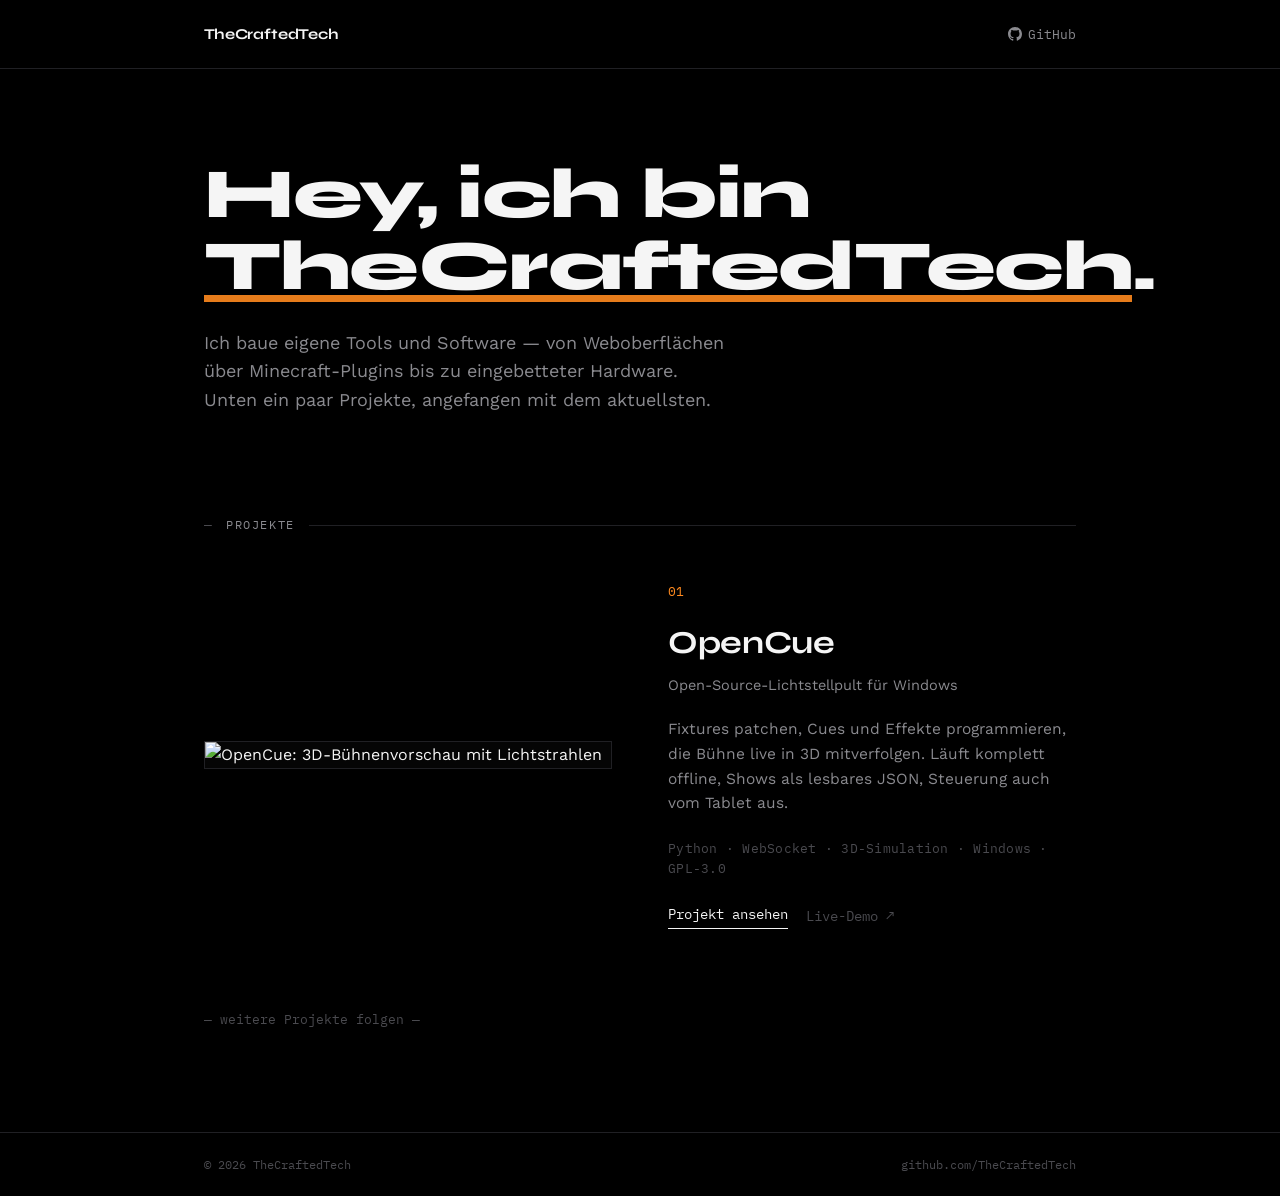
==== index.html @ 0b7c24cd "Add initial index.html for profile page This is the initial commit of the index.html file containing" ====
<!doctype html>
<html lang="de">
<head>
<meta charset="utf-8">
<meta name="viewport" content="width=device-width, initial-scale=1">
<title>TheCraftedTech</title>
<meta name="description" content="Profilseite von TheCraftedTech — Projekte, angefangen mit OpenCue.">
<link rel="icon" href="https://thecraftedtech.github.io/opencue/favicon.ico">
<link rel="preconnect" href="https://fonts.googleapis.com">
<link rel="preconnect" href="https://fonts.gstatic.com" crossorigin>
<link href="https://fonts.googleapis.com/css2?family=Syne:wght@500;600;700;800&family=Work+Sans:wght@400;500&family=IBM+Plex+Mono:wght@400;500&display=swap" rel="stylesheet">
<style>
  :root {
    color-scheme: dark;
    --bg: #000000;
    --fg: #f5f5f5;
    --fg-dim: #8a8a8f;
    --fg-faint: #4a4a4f;
    --line: #202024;
    --accent: #ff8a1f;
    --font-display: 'Syne', sans-serif;
    --font-body: 'Work Sans', sans-serif;
    --font-mono: 'IBM Plex Mono', monospace;
  }

  * { box-sizing: border-box; }
  html, body { margin: 0; padding: 0; }

  body {
    background: var(--bg);
    color: var(--fg);
    font-family: var(--font-body);
    font-size: 16px;
    line-height: 1.6;
    -webkit-font-smoothing: antialiased;
  }

  img { max-width: 100%; display: block; }
  a { color: inherit; }

  .wrap {
    max-width: 920px;
    margin: 0 auto;
    padding: 0 24px;
  }

  /* ---------- header ---------- */

  header {
    border-bottom: 1px solid var(--line);
  }
  .header-inner {
    display: flex;
    align-items: center;
    justify-content: space-between;
    padding-block: 22px;
  }
  .wordmark {
    font-family: var(--font-display);
    font-weight: 700;
    font-size: 15px;
    letter-spacing: -0.01em;
    text-decoration: none;
  }
  .gh {
    display: inline-flex;
    align-items: center;
    gap: 6px;
    font-family: var(--font-mono);
    font-size: 12.5px;
    color: var(--fg-dim);
    text-decoration: none;
  }
  .gh:hover { color: var(--fg); }
  .gh svg { width: 14px; height: 14px; fill: currentColor; }

  /* ---------- hero ---------- */

  .hero {
    padding-block: 90px 100px;
  }
  h1 {
    font-family: var(--font-display);
    font-weight: 800;
    font-size: clamp(2.6rem, 7vw, 4.4rem);
    line-height: 1.02;
    letter-spacing: -0.02em;
    margin: 0 0 26px;
    text-wrap: balance;
  }
  h1 .hl {
    position: relative;
    white-space: nowrap;
  }
  h1 .hl::after {
    content: "";
    position: absolute;
    left: 0;
    right: 0;
    bottom: 0.08em;
    height: 0.1em;
    background: var(--accent);
    z-index: -1;
    opacity: 0.9;
  }
  .lede {
    font-size: 18px;
    color: var(--fg-dim);
    max-width: 48ch;
    margin: 0;
  }

  /* ---------- section label ---------- */

  .section-label {
    display: flex;
    align-items: center;
    gap: 14px;
    padding-bottom: 36px;
  }
  .section-label span:first-child,
  .section-label span:last-child {
    font-family: var(--font-mono);
    font-size: 13px;
    color: var(--fg-faint);
  }
  .section-label .label-text {
    font-family: var(--font-mono);
    font-size: 11.5px;
    letter-spacing: 0.14em;
    text-transform: uppercase;
    color: var(--fg-dim);
  }
  .section-label .line {
    flex: 1;
    height: 1px;
    background: var(--line);
  }

  /* ---------- project entry ---------- */

  .entry {
    display: grid;
    grid-template-columns: 1fr 1fr;
    gap: 56px;
    align-items: center;
    padding-block: 10px 64px;
  }
  @media (max-width: 760px) {
    .entry { grid-template-columns: 1fr; gap: 28px; }
  }

  .entry-media {
    border: 1px solid var(--line);
    background: #050505;
  }
  .entry-media img {
    width: 100%;
    height: auto;
  }

  .entry-index {
    font-family: var(--font-mono);
    font-size: 13px;
    color: var(--accent);
    margin: 0 0 14px;
  }

  .entry h2 {
    font-family: var(--font-display);
    font-weight: 700;
    font-size: 2rem;
    letter-spacing: -0.01em;
    margin: 0 0 6px;
  }

  .entry .tagline {
    color: var(--fg-dim);
    font-size: 14.5px;
    margin: 0 0 20px;
  }

  .entry .desc {
    color: var(--fg-dim);
    font-size: 15.5px;
    margin: 0 0 22px;
    max-width: 46ch;
  }

  .entry .stack {
    font-family: var(--font-mono);
    font-size: 12.5px;
    color: var(--fg-faint);
    letter-spacing: 0.02em;
    margin: 0 0 26px;
  }

  .entry .links {
    display: flex;
    align-items: center;
    gap: 18px;
    font-family: var(--font-mono);
    font-size: 13.5px;
  }
  .link-main {
    text-decoration: none;
    border-bottom: 1px solid var(--fg);
    padding-bottom: 2px;
    transition: color .15s ease, border-color .15s ease;
  }
  .link-main:hover { color: var(--accent); border-color: var(--accent); }
  .link-sub {
    text-decoration: none;
    color: var(--fg-faint);
    transition: color .15s ease;
  }
  .link-sub:hover { color: var(--fg-dim); }

  /* ---------- more note ---------- */

  .more {
    font-family: var(--font-mono);
    font-size: 12.5px;
    color: var(--fg-faint);
    padding-block: 4px 90px;
  }

  /* ---------- footer ---------- */

  footer {
    border-top: 1px solid var(--line);
    font-family: var(--font-mono);
    font-size: 12px;
    color: var(--fg-faint);
  }
  footer .wrap {
    padding-block: 22px;
    display: flex;
    justify-content: space-between;
    align-items: center;
    gap: 12px;
    flex-wrap: wrap;
  }
  footer a { text-decoration: none; }
  footer a:hover { color: var(--accent); }

  @media (prefers-reduced-motion: reduce) {
    * { transition: none !important; }
  }
</style>
</head>
<body>

<header>
  <div class="wrap header-inner">
    <a class="wordmark" href="#">TheCraftedTech</a>
    <a class="gh" href="https://github.com/TheCraftedTech" target="_blank" rel="noopener">
      <svg viewBox="0 0 16 16"><path d="M8 0C3.58 0 0 3.58 0 8c0 3.54 2.29 6.53 5.47 7.59.4.07.55-.17.55-.38 0-.19-.01-.82-.01-1.49-2.01.37-2.53-.49-2.69-.94-.09-.23-.48-.94-.82-1.13-.28-.15-.68-.52-.01-.53.63-.01 1.08.58 1.23.82.72 1.21 1.87.87 2.33.66.07-.52.28-.87.51-1.07-1.78-.2-3.64-.89-3.64-3.95 0-.87.31-1.59.82-2.15-.08-.2-.36-1.02.08-2.12 0 0 .67-.21 2.2.82.64-.18 1.32-.27 2-.27.68 0 1.36.09 2 .27 1.53-1.04 2.2-.82 2.2-.82.44 1.1.16 1.92.08 2.12.51.56.82 1.27.82 2.15 0 3.07-1.87 3.75-3.65 3.95.29.25.54.73.54 1.48 0 1.07-.01 1.93-.01 2.2 0 .21.15.46.55.38A8.01 8.01 0 0 0 16 8c0-4.42-3.58-8-8-8Z"/></svg>
      GitHub
    </a>
  </div>
</header>

<div class="wrap">

  <section class="hero">
    <h1>Hey, ich bin<br><span class="hl">TheCraftedTech</span>.</h1>
    <p class="lede">Ich baue eigene Tools und Software — von Weboberflächen über Minecraft-Plugins bis zu eingebetteter Hardware. Unten ein paar Projekte, angefangen mit dem aktuellsten.</p>
  </section>

  <div class="section-label">
    <span>—</span>
    <span class="label-text">Projekte</span>
    <span class="line"></span>
  </div>

  <article class="entry">
    <div class="entry-media">
      <img src="https://thecraftedtech.github.io/opencue/assets/img/og-image.jpg" alt="OpenCue: 3D-Bühnenvorschau mit Lichtstrahlen" loading="lazy">
    </div>
    <div class="entry-copy">
      <p class="entry-index">01</p>
      <h2>OpenCue</h2>
      <p class="tagline">Open-Source-Lichtstellpult für Windows</p>
      <p class="desc">Fixtures patchen, Cues und Effekte programmieren, die Bühne live in 3D mitverfolgen. Läuft komplett offline, Shows als lesbares JSON, Steuerung auch vom Tablet aus.</p>
      <p class="stack">Python · WebSocket · 3D-Simulation · Windows · GPL-3.0</p>
      <div class="links">
        <a class="link-main" href="https://thecraftedtech.github.io/opencue/" target="_blank" rel="noopener">Projekt ansehen</a>
        <a class="link-sub" href="https://thecraftedtech.github.io/opencue/@demo/" target="_blank" rel="noopener">Live-Demo ↗</a>
      </div>
    </div>
  </article>

  <p class="more">— weitere Projekte folgen —</p>

</div>

<footer>
  <div class="wrap">
    <span>© 2026 TheCraftedTech</span>
    <a href="https://github.com/TheCraftedTech" target="_blank" rel="noopener">github.com/TheCraftedTech</a>
  </div>
</footer>

</body>
</html>
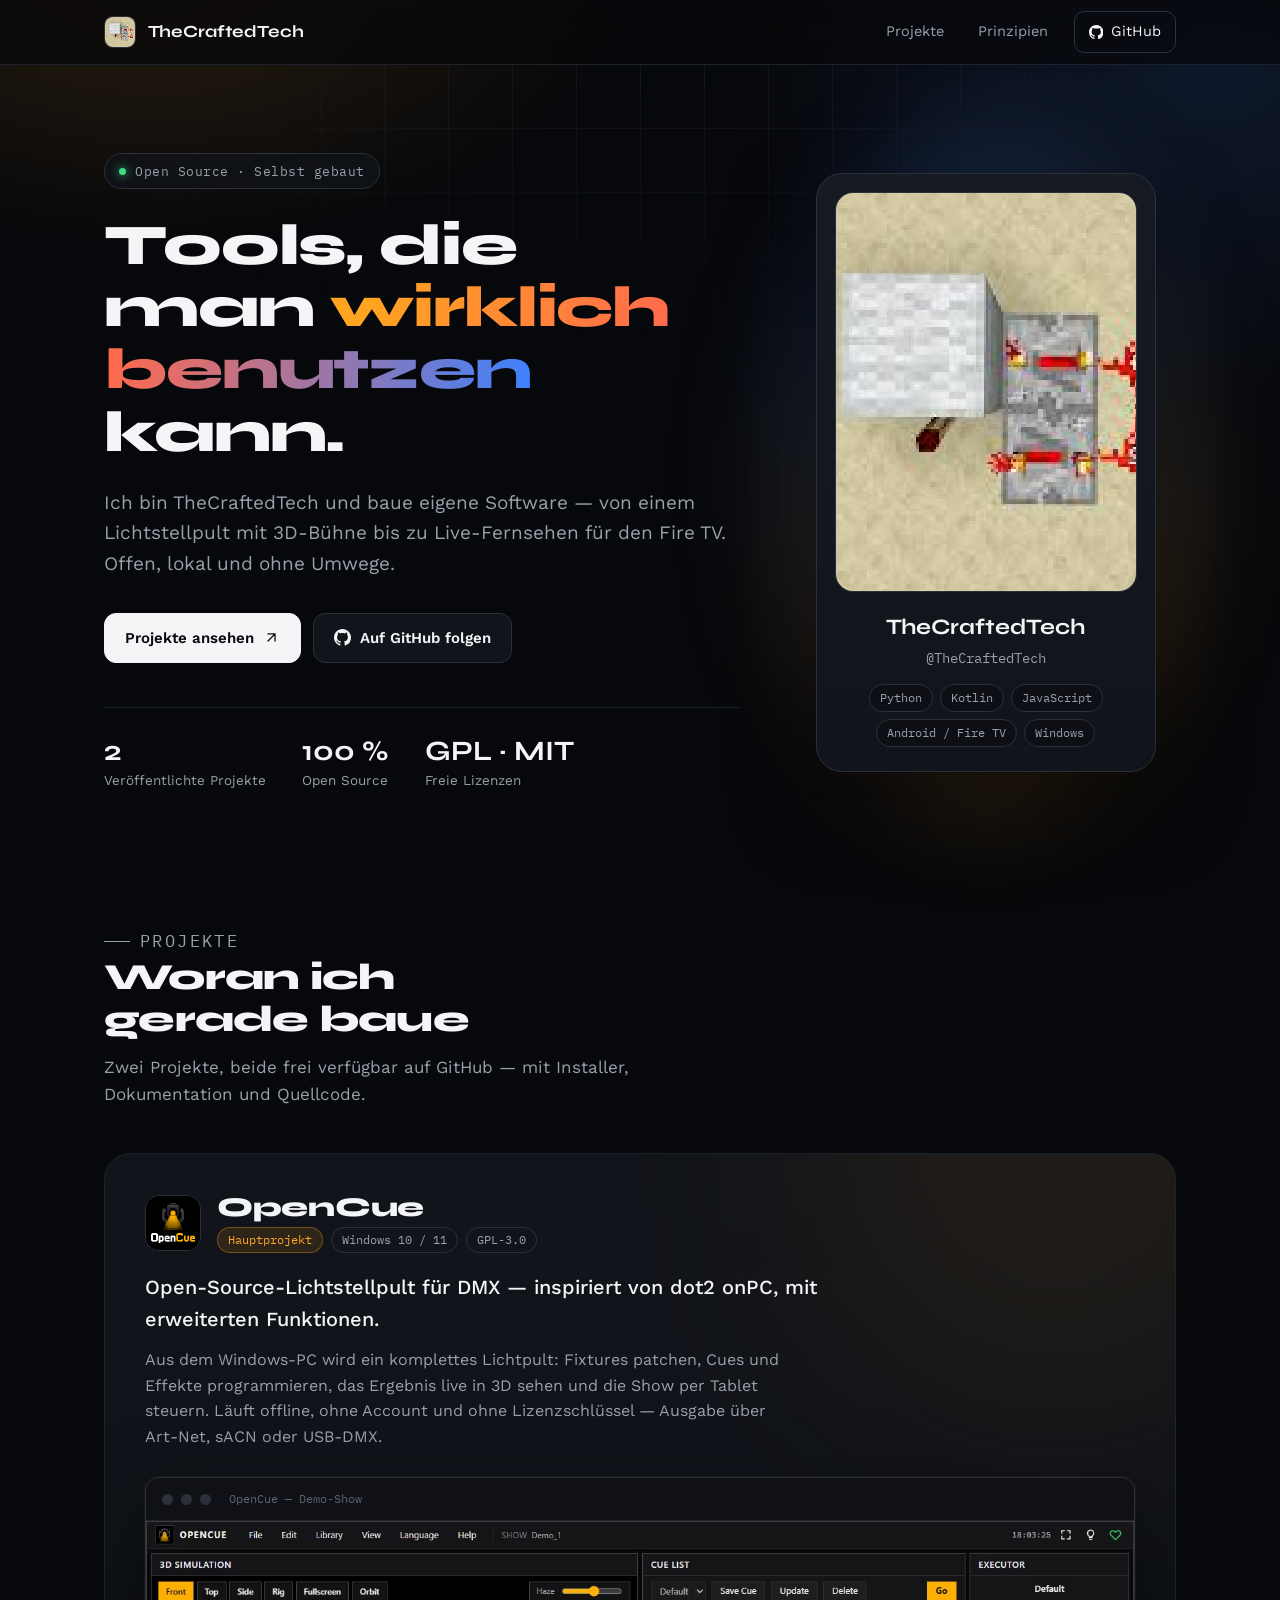
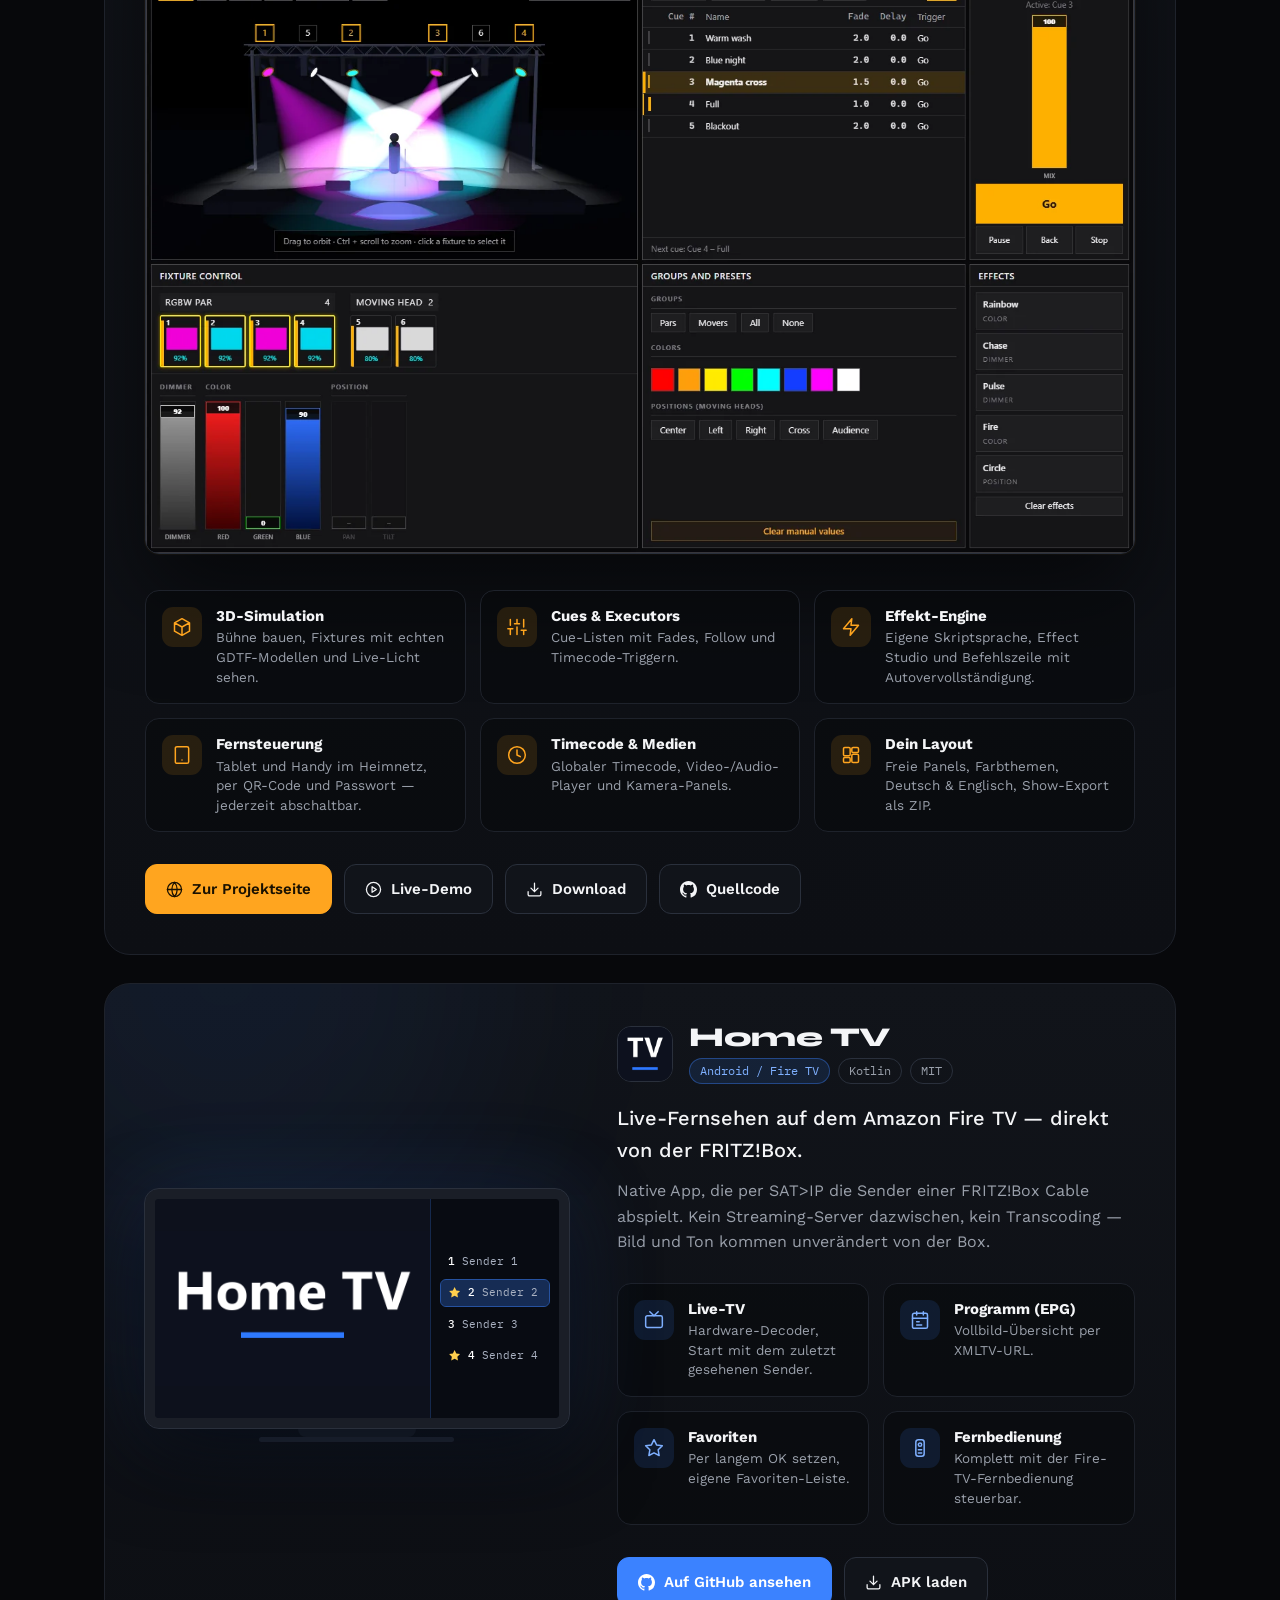
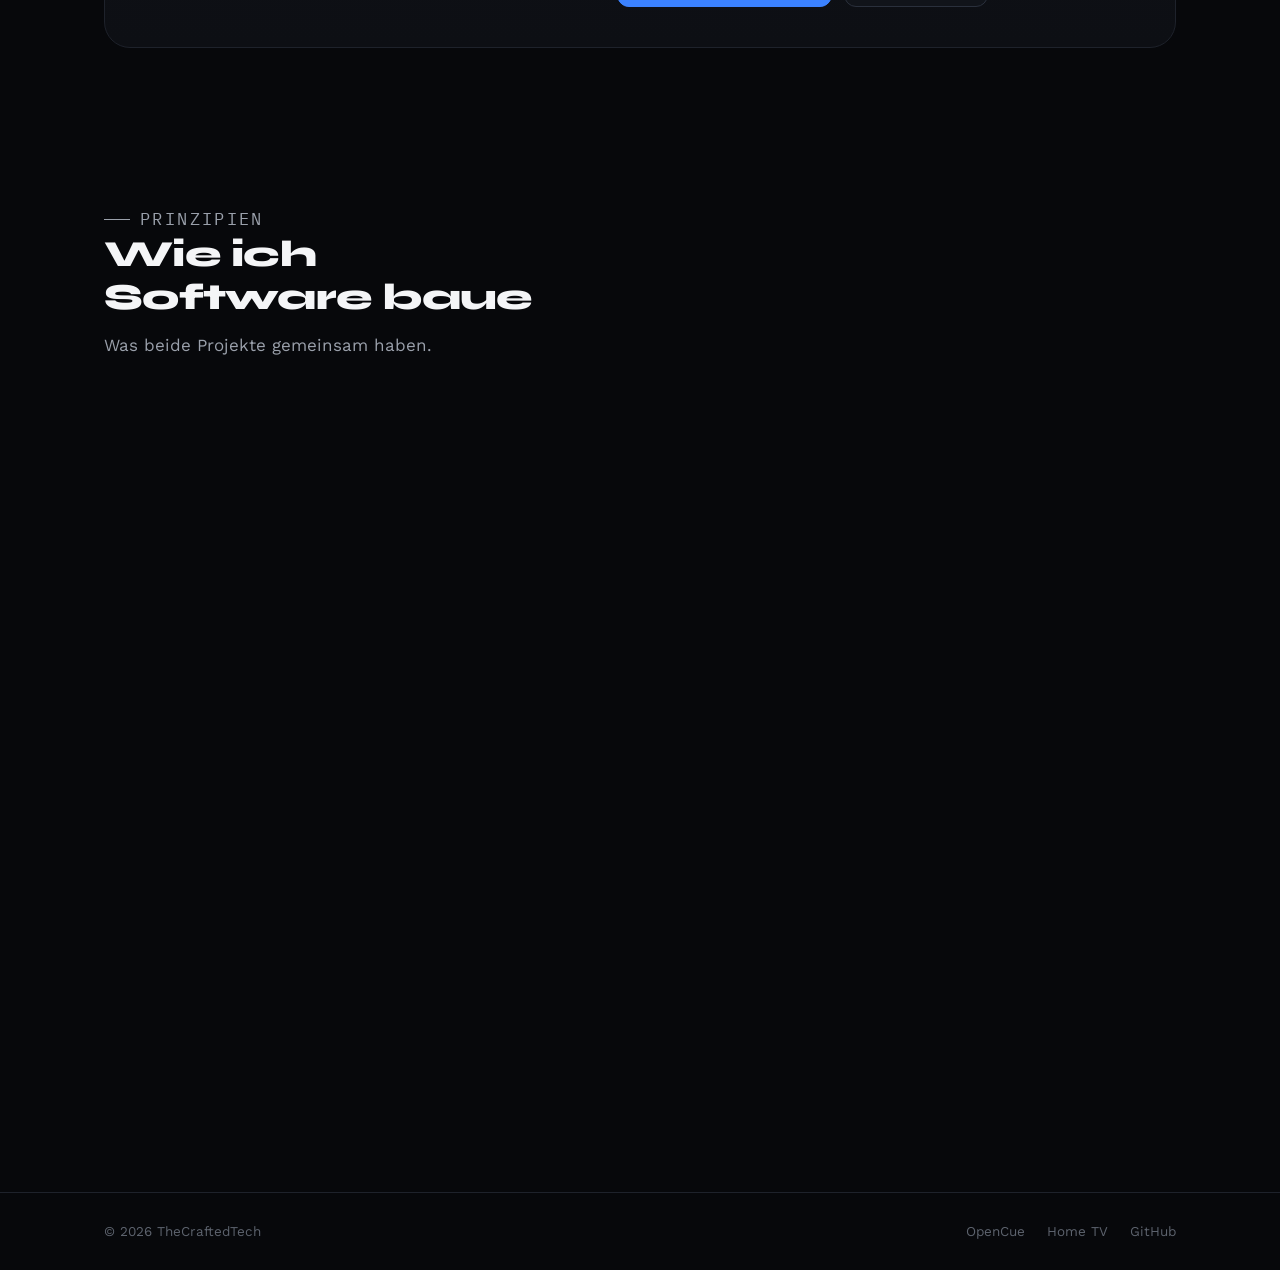
==== commit 9ae5b52b: "New Landingpage V1" ====
--- a/index.html
+++ b/index.html
@@ -3,305 +3,524 @@
 <head>
 <meta charset="utf-8">
 <meta name="viewport" content="width=device-width, initial-scale=1">
-<title>TheCraftedTech</title>
-<meta name="description" content="Profilseite von TheCraftedTech — Projekte, angefangen mit OpenCue.">
-<link rel="icon" href="https://thecraftedtech.github.io/opencue/favicon.ico">
+<title>TheCraftedTech — Open-Source-Tools &amp; Software</title>
+<meta name="description" content="TheCraftedTech baut Open-Source-Tools: OpenCue, ein DMX-Lichtstellpult für Windows, und Home TV, Live-Fernsehen für den Fire TV direkt von der FRITZ!Box.">
+<meta name="theme-color" content="#07080b">
+<meta property="og:title" content="TheCraftedTech — Open-Source-Tools &amp; Software">
+<meta property="og:description" content="OpenCue (DMX-Lichtstellpult) und Home TV (Live-TV für Fire TV) — selbst gebaut, offen, lokal.">
+<meta property="og:type" content="website">
+<meta property="og:url" content="https://thecraftedtech.github.io/">
+<meta property="og:image" content="https://thecraftedtech.github.io/assets/img/opencue-og.jpg">
+<meta name="twitter:card" content="summary_large_image">
+<link rel="icon" href="assets/img/avatar.jpg">
 <link rel="preconnect" href="https://fonts.googleapis.com">
 <link rel="preconnect" href="https://fonts.gstatic.com" crossorigin>
-<link href="https://fonts.googleapis.com/css2?family=Syne:wght@500;600;700;800&family=Work+Sans:wght@400;500&family=IBM+Plex+Mono:wght@400;500&display=swap" rel="stylesheet">
+<link href="https://fonts.googleapis.com/css2?family=Syne:wght@600;700;800&family=Work+Sans:wght@400;500;600&family=IBM+Plex+Mono:wght@400;500&display=swap" rel="stylesheet">
 <style>
   :root {
     color-scheme: dark;
-    --bg: #000000;
-    --fg: #f5f5f5;
-    --fg-dim: #8a8a8f;
-    --fg-faint: #4a4a4f;
-    --line: #202024;
-    --accent: #ff8a1f;
-    --font-display: 'Syne', sans-serif;
-    --font-body: 'Work Sans', sans-serif;
-    --font-mono: 'IBM Plex Mono', monospace;
+    --bg: #07080b;
+    --bg-2: #0d0f14;
+    --card: #11141a;
+    --card-hi: #161a22;
+    --fg: #f4f5f7;
+    --fg-dim: #9aa0ab;
+    --fg-faint: #5d636e;
+    --line: #1e222b;
+    --line-hi: #2a303c;
+    --orange: #ffa51f;
+    --orange-soft: rgba(255,165,31,.12);
+    --blue: #3b82ff;
+    --blue-soft: rgba(59,130,255,.13);
+    --radius: 18px;
+    --font-display: 'Syne', system-ui, sans-serif;
+    --font-body: 'Work Sans', system-ui, sans-serif;
+    --font-mono: 'IBM Plex Mono', ui-monospace, monospace;
   }
 
   * { box-sizing: border-box; }
-  html, body { margin: 0; padding: 0; }
-
+  html { scroll-behavior: smooth; scroll-padding-top: 80px; }
   body {
+    margin: 0;
     background: var(--bg);
     color: var(--fg);
     font-family: var(--font-body);
     font-size: 16px;
     line-height: 1.6;
     -webkit-font-smoothing: antialiased;
-  }
-
+    overflow-x: hidden;
+  }
   img { max-width: 100%; display: block; }
   a { color: inherit; }
-
-  .wrap {
-    max-width: 920px;
-    margin: 0 auto;
-    padding: 0 24px;
-  }
-
-  /* ---------- header ---------- */
-
-  header {
+  .wrap { max-width: 1120px; margin: 0 auto; padding: 0 24px; }
+  .icon { width: 1em; height: 1em; stroke: currentColor; fill: none; stroke-width: 1.8; stroke-linecap: round; stroke-linejoin: round; flex: none; }
+  .icon.fill { fill: currentColor; stroke: none; }
+
+  /* background glow */
+  .bg-glow {
+    position: fixed; inset: 0; z-index: -1; pointer-events: none;
+    background:
+      radial-gradient(700px 420px at 12% -5%, rgba(255,165,31,.14), transparent 70%),
+      radial-gradient(700px 480px at 95% 8%, rgba(59,130,255,.13), transparent 70%),
+      var(--bg);
+  }
+  .bg-grid {
+    position: fixed; inset: 0; z-index: -1; pointer-events: none; opacity: .5;
+    background-image: linear-gradient(var(--line) 1px, transparent 1px), linear-gradient(90deg, var(--line) 1px, transparent 1px);
+    background-size: 64px 64px;
+    mask-image: radial-gradient(ellipse 70% 50% at 50% 0%, #000 20%, transparent 75%);
+    -webkit-mask-image: radial-gradient(ellipse 70% 50% at 50% 0%, #000 20%, transparent 75%);
+  }
+
+  /* ---------- nav ---------- */
+  .nav {
+    position: sticky; top: 0; z-index: 50;
+    backdrop-filter: blur(14px); -webkit-backdrop-filter: blur(14px);
+    background: rgba(7,8,11,.72);
     border-bottom: 1px solid var(--line);
   }
-  .header-inner {
-    display: flex;
-    align-items: center;
-    justify-content: space-between;
-    padding-block: 22px;
-  }
-  .wordmark {
-    font-family: var(--font-display);
-    font-weight: 700;
-    font-size: 15px;
-    letter-spacing: -0.01em;
-    text-decoration: none;
-  }
-  .gh {
-    display: inline-flex;
-    align-items: center;
-    gap: 6px;
-    font-family: var(--font-mono);
-    font-size: 12.5px;
-    color: var(--fg-dim);
-    text-decoration: none;
-  }
-  .gh:hover { color: var(--fg); }
-  .gh svg { width: 14px; height: 14px; fill: currentColor; }
+  .nav-inner { display: flex; align-items: center; justify-content: space-between; height: 64px; }
+  .brand { display: flex; align-items: center; gap: 12px; text-decoration: none; font-family: var(--font-display); font-weight: 700; font-size: 17px; }
+  .brand img { width: 32px; height: 32px; border-radius: 9px; image-rendering: pixelated; border: 1px solid var(--line-hi); }
+  .nav-links { display: flex; align-items: center; gap: 6px; }
+  .nav-links a { text-decoration: none; color: var(--fg-dim); font-size: 14.5px; padding: 8px 14px; border-radius: 10px; transition: color .15s, background .15s; }
+  .nav-links a:hover { color: var(--fg); background: var(--card); }
+  .nav-links a.btn-nav { color: var(--fg); border: 1px solid var(--line-hi); display: inline-flex; align-items: center; gap: 8px; margin-left: 6px; }
+  .nav-links a.btn-nav:hover { border-color: var(--fg-faint); }
+  @media (max-width: 640px) { .nav-links a:not(.btn-nav) { display: none; } }
+
+  /* ---------- buttons ---------- */
+  .btn {
+    display: inline-flex; align-items: center; gap: 9px;
+    padding: 12px 20px; border-radius: 12px;
+    font-weight: 600; font-size: 15px; text-decoration: none;
+    border: 1px solid var(--line-hi); background: var(--card); color: var(--fg);
+    transition: transform .15s, border-color .15s, background .15s, box-shadow .15s;
+  }
+  .btn:hover { transform: translateY(-2px); border-color: var(--fg-faint); background: var(--card-hi); }
+  .btn .icon { font-size: 17px; }
+  .btn-primary { background: var(--fg); color: #0a0b0e; border-color: var(--fg); }
+  .btn-primary:hover { background: #fff; border-color: #fff; box-shadow: 0 8px 30px rgba(255,255,255,.14); }
+  .btn-orange { background: var(--orange); color: #1a1100; border-color: var(--orange); }
+  .btn-orange:hover { background: #ffb64a; border-color: #ffb64a; box-shadow: 0 8px 30px rgba(255,165,31,.28); }
+  .btn-blue { background: var(--blue); color: #fff; border-color: var(--blue); }
+  .btn-blue:hover { background: #5a96ff; border-color: #5a96ff; box-shadow: 0 8px 30px rgba(59,130,255,.3); }
 
   /* ---------- hero ---------- */
-
-  .hero {
-    padding-block: 90px 100px;
-  }
+  .hero { padding-block: 88px 96px; }
+  .hero-grid { display: grid; grid-template-columns: 1.25fr .75fr; gap: 56px; align-items: center; }
+  .eyebrow {
+    display: inline-flex; align-items: center; gap: 9px;
+    font-family: var(--font-mono); font-size: 12.5px; letter-spacing: .04em;
+    color: var(--fg-dim); padding: 7px 14px; border: 1px solid var(--line-hi); border-radius: 999px;
+    background: rgba(17,20,26,.7); margin-bottom: 26px;
+  }
+  .eyebrow .dot { width: 7px; height: 7px; border-radius: 50%; background: #3ddc84; box-shadow: 0 0 10px #3ddc84; }
   h1 {
-    font-family: var(--font-display);
-    font-weight: 800;
-    font-size: clamp(2.6rem, 7vw, 4.4rem);
-    line-height: 1.02;
-    letter-spacing: -0.02em;
-    margin: 0 0 26px;
-    text-wrap: balance;
-  }
-  h1 .hl {
-    position: relative;
-    white-space: nowrap;
-  }
-  h1 .hl::after {
-    content: "";
-    position: absolute;
-    left: 0;
-    right: 0;
-    bottom: 0.08em;
-    height: 0.1em;
-    background: var(--accent);
-    z-index: -1;
-    opacity: 0.9;
-  }
-  .lede {
-    font-size: 18px;
-    color: var(--fg-dim);
-    max-width: 48ch;
-    margin: 0;
-  }
-
-  /* ---------- section label ---------- */
-
-  .section-label {
-    display: flex;
-    align-items: center;
-    gap: 14px;
-    padding-bottom: 36px;
-  }
-  .section-label span:first-child,
-  .section-label span:last-child {
-    font-family: var(--font-mono);
-    font-size: 13px;
-    color: var(--fg-faint);
-  }
-  .section-label .label-text {
-    font-family: var(--font-mono);
-    font-size: 11.5px;
-    letter-spacing: 0.14em;
-    text-transform: uppercase;
-    color: var(--fg-dim);
-  }
-  .section-label .line {
-    flex: 1;
-    height: 1px;
-    background: var(--line);
-  }
-
-  /* ---------- project entry ---------- */
-
-  .entry {
-    display: grid;
-    grid-template-columns: 1fr 1fr;
-    gap: 56px;
-    align-items: center;
-    padding-block: 10px 64px;
-  }
-  @media (max-width: 760px) {
-    .entry { grid-template-columns: 1fr; gap: 28px; }
-  }
-
-  .entry-media {
-    border: 1px solid var(--line);
-    background: #050505;
-  }
-  .entry-media img {
-    width: 100%;
-    height: auto;
-  }
-
-  .entry-index {
-    font-family: var(--font-mono);
-    font-size: 13px;
-    color: var(--accent);
-    margin: 0 0 14px;
-  }
-
-  .entry h2 {
-    font-family: var(--font-display);
-    font-weight: 700;
-    font-size: 2rem;
-    letter-spacing: -0.01em;
-    margin: 0 0 6px;
-  }
-
-  .entry .tagline {
-    color: var(--fg-dim);
-    font-size: 14.5px;
-    margin: 0 0 20px;
-  }
-
-  .entry .desc {
-    color: var(--fg-dim);
-    font-size: 15.5px;
-    margin: 0 0 22px;
-    max-width: 46ch;
-  }
-
-  .entry .stack {
-    font-family: var(--font-mono);
-    font-size: 12.5px;
-    color: var(--fg-faint);
-    letter-spacing: 0.02em;
-    margin: 0 0 26px;
-  }
-
-  .entry .links {
-    display: flex;
-    align-items: center;
-    gap: 18px;
-    font-family: var(--font-mono);
-    font-size: 13.5px;
-  }
-  .link-main {
-    text-decoration: none;
-    border-bottom: 1px solid var(--fg);
-    padding-bottom: 2px;
-    transition: color .15s ease, border-color .15s ease;
-  }
-  .link-main:hover { color: var(--accent); border-color: var(--accent); }
-  .link-sub {
-    text-decoration: none;
-    color: var(--fg-faint);
-    transition: color .15s ease;
-  }
-  .link-sub:hover { color: var(--fg-dim); }
-
-  /* ---------- more note ---------- */
-
-  .more {
-    font-family: var(--font-mono);
-    font-size: 12.5px;
-    color: var(--fg-faint);
-    padding-block: 4px 90px;
-  }
+    font-family: var(--font-display); font-weight: 800;
+    font-size: clamp(2.1rem, 4.6vw, 3.6rem); line-height: 1.08; letter-spacing: -.02em;
+    margin: 0 0 24px; text-wrap: balance;
+  }
+  .grad {
+    background: linear-gradient(100deg, var(--orange) 5%, #ff6a4d 45%, var(--blue) 100%);
+    -webkit-background-clip: text; background-clip: text; color: transparent;
+  }
+  .lede { font-size: 19px; color: var(--fg-dim); max-width: 52ch; margin: 0 0 34px; }
+  .hero-cta { display: flex; flex-wrap: wrap; gap: 12px; margin-bottom: 44px; }
+  .stats { display: flex; flex-wrap: wrap; gap: 36px; padding-top: 28px; border-top: 1px solid var(--line); }
+  .stat b { display: block; font-family: var(--font-display); font-size: 28px; line-height: 1.1; }
+  .stat span { font-size: 13.5px; color: var(--fg-dim); }
+
+  .profile { position: relative; justify-self: center; width: min(100%, 340px); }
+  .profile::before {
+    content: ""; position: absolute; inset: -30px; z-index: -1; border-radius: 50%;
+    background: conic-gradient(from 160deg, rgba(255,165,31,.35), rgba(59,130,255,.35), rgba(255,165,31,.35));
+    filter: blur(60px); opacity: .7;
+  }
+  .profile-card {
+    background: linear-gradient(180deg, var(--card-hi), var(--card));
+    border: 1px solid var(--line-hi); border-radius: 26px; padding: 18px; text-align: center;
+    box-shadow: 0 30px 80px rgba(0,0,0,.5);
+  }
+  .avatar { width: 100%; aspect-ratio: 1; border-radius: 18px; object-fit: cover; image-rendering: pixelated; border: 1px solid var(--line-hi); }
+  .profile-meta { padding: 18px 6px 6px; }
+  .profile-meta h2 { margin: 0; font-family: var(--font-display); font-size: 22px; }
+  .profile-meta p { margin: 2px 0 14px; color: var(--fg-dim); font-size: 14px; font-family: var(--font-mono); }
+  .chips { display: flex; flex-wrap: wrap; justify-content: center; gap: 7px; }
+  .chip { font-family: var(--font-mono); font-size: 11.5px; padding: 4px 10px; border-radius: 999px; border: 1px solid var(--line-hi); color: var(--fg-dim); background: var(--bg-2); }
+
+  @media (max-width: 880px) {
+    .hero { padding-block: 56px 64px; }
+    .hero-grid { grid-template-columns: 1fr; gap: 48px; }
+    .profile { width: min(100%, 280px); }
+  }
+
+  /* ---------- sections ---------- */
+  section.block { padding-block: 40px 90px; }
+  .section-head { margin-bottom: 44px; max-width: 640px; }
+  .kicker { font-family: var(--font-mono); font-size: 12.5px; letter-spacing: .14em; text-transform: uppercase; color: var(--orange); margin: 0 0 14px; display: flex; align-items: center; gap: 10px; }
+  .kicker::before { content: ""; width: 26px; height: 1px; background: currentColor; }
+  h2.title { font-family: var(--font-display); font-weight: 800; font-size: clamp(1.7rem, 3.4vw, 2.3rem); line-height: 1.15; letter-spacing: -.02em; margin: 0 0 14px; text-wrap: balance; }
+  .section-head p { margin: 0; color: var(--fg-dim); font-size: 17px; }
+
+  /* ---------- project cards ---------- */
+  .project {
+    position: relative; overflow: hidden;
+    background: linear-gradient(180deg, var(--card), var(--bg-2));
+    border: 1px solid var(--line); border-radius: 26px;
+    padding: 40px; margin-bottom: 28px;
+    transition: border-color .2s;
+  }
+  .project:hover { border-color: var(--line-hi); }
+  .project::before {
+    content: ""; position: absolute; width: 520px; height: 520px; border-radius: 50%;
+    filter: blur(110px); opacity: .55; pointer-events: none; z-index: 0;
+  }
+  .project > * { position: relative; z-index: 1; }
+  .project.oc::before { top: -260px; right: -140px; background: var(--orange-soft); }
+  .project.tv::before { top: -260px; left: -140px; background: var(--blue-soft); }
+
+  .project-head { display: flex; align-items: center; gap: 16px; margin-bottom: 18px; }
+  .project-logo { width: 56px; height: 56px; border-radius: 14px; border: 1px solid var(--line-hi); flex: none; background: #000; }
+  .project-head h3 { font-family: var(--font-display); font-weight: 800; font-size: 1.7rem; line-height: 1; margin: 0 0 6px; letter-spacing: -.01em; }
+  .badges { display: flex; flex-wrap: wrap; gap: 8px; }
+  .badge { font-family: var(--font-mono); font-size: 11.5px; padding: 3px 10px; border-radius: 999px; border: 1px solid var(--line-hi); color: var(--fg-dim); }
+  .badge.accent-o { color: var(--orange); border-color: rgba(255,165,31,.35); background: var(--orange-soft); }
+  .badge.accent-b { color: #7fb0ff; border-color: rgba(59,130,255,.4); background: var(--blue-soft); }
+  .project .tagline { font-size: 20px; font-weight: 500; margin: 0 0 12px; max-width: 60ch; }
+  .project .desc { color: var(--fg-dim); margin: 0 0 28px; max-width: 64ch; }
+
+  .features { list-style: none; padding: 0; margin: 0 0 32px; display: grid; grid-template-columns: repeat(3, 1fr); gap: 14px; }
+  .features li { display: flex; gap: 14px; padding: 16px; border: 1px solid var(--line); border-radius: 14px; background: rgba(7,8,11,.5); transition: border-color .2s, transform .2s; }
+  .features li:hover { border-color: var(--line-hi); transform: translateY(-2px); }
+  .f-icon { width: 40px; height: 40px; border-radius: 11px; display: grid; place-items: center; font-size: 20px; flex: none; }
+  .oc .f-icon { background: var(--orange-soft); color: var(--orange); }
+  .tv .f-icon { background: var(--blue-soft); color: #7fb0ff; }
+  .features b { display: block; font-size: 15px; line-height: 1.3; margin-bottom: 2px; }
+  .features div span { font-size: 13.5px; color: var(--fg-dim); line-height: 1.45; display: block; }
+  @media (max-width: 960px) { .features { grid-template-columns: repeat(2, 1fr); } }
+  @media (max-width: 560px) { .features { grid-template-columns: 1fr; } }
+
+  .actions { display: flex; flex-wrap: wrap; gap: 12px; }
+
+  /* window frame (OpenCue screenshot) */
+  .window { margin-bottom: 36px; border-radius: 14px; border: 1px solid var(--line-hi); background: #0b0c10; overflow: hidden; box-shadow: 0 40px 90px rgba(0,0,0,.55), 0 0 0 1px rgba(255,165,31,.06); }
+  .window-bar { display: flex; align-items: center; gap: 8px; padding: 11px 16px; border-bottom: 1px solid var(--line); background: #0f1116; }
+  .window-bar i { width: 11px; height: 11px; border-radius: 50%; background: #2b303a; }
+  .window-bar span { margin-left: 10px; font-family: var(--font-mono); font-size: 12px; color: var(--fg-faint); }
+  .window img { width: 100%; height: auto; }
+
+  /* Home TV layout */
+  .tv-grid { display: grid; grid-template-columns: .9fr 1.1fr; gap: 48px; align-items: center; }
+  .tv-grid .features { grid-template-columns: 1fr 1fr; }
+  @media (max-width: 960px) { .tv-grid { grid-template-columns: 1fr; gap: 32px; } }
+  @media (max-width: 560px) { .tv-grid .features { grid-template-columns: 1fr; } }
+
+  .tv-set { width: 100%; }
+  .tv-screen {
+    position: relative; aspect-ratio: 16/9; border-radius: 14px; overflow: hidden;
+    border: 10px solid #1a1e27; outline: 1px solid var(--line-hi);
+    box-shadow: 0 30px 80px rgba(0,0,0,.55), 0 0 90px rgba(59,130,255,.18);
+    background: #0c111c;
+  }
+  .tv-screen img { width: 68%; height: 100%; object-fit: contain; object-position: center; background: #0d111c; }
+  .tv-screen .tv-ui {
+    position: absolute; right: 0; top: 0; bottom: 0; width: 32%;
+    background: #080b12; border-left: 1px solid rgba(59,130,255,.25);
+    padding: 12px 10px; display: flex; flex-direction: column; gap: 6px; justify-content: center;
+  }
+  .tv-row { display: flex; align-items: center; gap: 7px; font-family: var(--font-mono); font-size: clamp(8px, 1.2vw, 11px); color: #aab2c2; padding: 4px 7px; border-radius: 5px; }
+  .tv-row b { color: #fff; font-weight: 500; }
+  .tv-row.on { background: rgba(59,130,255,.28); outline: 1px solid rgba(59,130,255,.6); }
+  .tv-row .icon { font-size: 1.2em; color: #ffcf4d; }
+  .tv-stand { width: 28%; height: 9px; margin: 0 auto; background: #1a1e27; border-radius: 0 0 8px 8px; }
+  .tv-base { width: 46%; height: 5px; margin: 0 auto; background: #232834; border-radius: 4px; }
+
+  /* ---------- values ---------- */
+  .values { display: grid; grid-template-columns: repeat(3, 1fr); gap: 18px; }
+  @media (max-width: 860px) { .values { grid-template-columns: 1fr; } }
+  .value { padding: 28px; border: 1px solid var(--line); border-radius: var(--radius); background: var(--card); transition: border-color .2s, transform .2s; }
+  .value:hover { border-color: var(--line-hi); transform: translateY(-3px); }
+  .value .v-icon { width: 48px; height: 48px; border-radius: 13px; display: grid; place-items: center; font-size: 24px; margin-bottom: 18px; background: linear-gradient(135deg, var(--orange-soft), var(--blue-soft)); color: var(--fg); border: 1px solid var(--line-hi); }
+  .value h3 { font-family: var(--font-display); font-size: 20px; margin: 0 0 8px; }
+  .value p { margin: 0; color: var(--fg-dim); font-size: 15px; }
+
+  /* ---------- cta ---------- */
+  .cta {
+    text-align: center; padding: 64px 28px; border-radius: 28px; border: 1px solid var(--line-hi);
+    background:
+      radial-gradient(500px 240px at 20% 0%, rgba(255,165,31,.16), transparent 70%),
+      radial-gradient(500px 240px at 80% 100%, rgba(59,130,255,.16), transparent 70%),
+      var(--card);
+  }
+  .cta h2 { font-family: var(--font-display); font-size: clamp(1.6rem, 3.4vw, 2.2rem); margin: 0 0 12px; letter-spacing: -.02em; }
+  .cta p { color: var(--fg-dim); margin: 0 auto 30px; max-width: 46ch; font-size: 17px; }
+  .cta .actions { justify-content: center; }
 
   /* ---------- footer ---------- */
-
-  footer {
-    border-top: 1px solid var(--line);
-    font-family: var(--font-mono);
-    font-size: 12px;
-    color: var(--fg-faint);
-  }
-  footer .wrap {
-    padding-block: 22px;
-    display: flex;
-    justify-content: space-between;
-    align-items: center;
-    gap: 12px;
-    flex-wrap: wrap;
-  }
-  footer a { text-decoration: none; }
-  footer a:hover { color: var(--accent); }
-
+  footer { margin-top: 90px; border-top: 1px solid var(--line); color: var(--fg-faint); font-size: 13.5px; }
+  footer .wrap { padding-block: 28px; display: flex; flex-wrap: wrap; gap: 14px; justify-content: space-between; align-items: center; }
+  footer nav { display: flex; gap: 22px; }
+  footer a { text-decoration: none; transition: color .15s; }
+  footer a:hover { color: var(--fg); }
+
+  @media (max-width: 640px) { .project { padding: 26px 20px; } .cta { padding: 44px 20px; } }
+
+  /* ---------- reveal ---------- */
+  .js .reveal { opacity: 0; transform: translateY(22px); transition: opacity .7s ease, transform .7s ease; }
+  .js .reveal.in { opacity: 1; transform: none; }
+
+  a:focus-visible, .btn:focus-visible { outline: 2px solid var(--orange); outline-offset: 3px; }
   @media (prefers-reduced-motion: reduce) {
+    html { scroll-behavior: auto; }
     * { transition: none !important; }
+    .js .reveal { opacity: 1; transform: none; }
   }
 </style>
 </head>
 <body>
-
-<header>
-  <div class="wrap header-inner">
-    <a class="wordmark" href="#">TheCraftedTech</a>
-    <a class="gh" href="https://github.com/TheCraftedTech" target="_blank" rel="noopener">
-      <svg viewBox="0 0 16 16"><path d="M8 0C3.58 0 0 3.58 0 8c0 3.54 2.29 6.53 5.47 7.59.4.07.55-.17.55-.38 0-.19-.01-.82-.01-1.49-2.01.37-2.53-.49-2.69-.94-.09-.23-.48-.94-.82-1.13-.28-.15-.68-.52-.01-.53.63-.01 1.08.58 1.23.82.72 1.21 1.87.87 2.33.66.07-.52.28-.87.51-1.07-1.78-.2-3.64-.89-3.64-3.95 0-.87.31-1.59.82-2.15-.08-.2-.36-1.02.08-2.12 0 0 .67-.21 2.2.82.64-.18 1.32-.27 2-.27.68 0 1.36.09 2 .27 1.53-1.04 2.2-.82 2.2-.82.44 1.1.16 1.92.08 2.12.51.56.82 1.27.82 2.15 0 3.07-1.87 3.75-3.65 3.95.29.25.54.73.54 1.48 0 1.07-.01 1.93-.01 2.2 0 .21.15.46.55.38A8.01 8.01 0 0 0 16 8c0-4.42-3.58-8-8-8Z"/></svg>
-      GitHub
+<script>document.documentElement.classList.add('js')</script>
+
+<!-- icon sprite -->
+<svg width="0" height="0" style="position:absolute" aria-hidden="true">
+  <symbol id="i-github" viewBox="0 0 16 16"><path d="M8 0C3.58 0 0 3.58 0 8c0 3.54 2.29 6.53 5.47 7.59.4.07.55-.17.55-.38 0-.19-.01-.82-.01-1.49-2.01.37-2.53-.49-2.69-.94-.09-.23-.48-.94-.82-1.13-.28-.15-.68-.52-.01-.53.63-.01 1.08.58 1.23.82.72 1.21 1.87.87 2.33.66.07-.52.28-.87.51-1.07-1.78-.2-3.64-.89-3.64-3.95 0-.87.31-1.59.82-2.15-.08-.2-.36-1.02.08-2.12 0 0 .67-.21 2.2.82.64-.18 1.32-.27 2-.27.68 0 1.36.09 2 .27 1.53-1.04 2.2-.82 2.2-.82.44 1.1.16 1.92.08 2.12.51.56.82 1.27.82 2.15 0 3.07-1.87 3.75-3.65 3.95.29.25.54.73.54 1.48 0 1.07-.01 1.93-.01 2.2 0 .21.15.46.55.38A8.01 8.01 0 0 0 16 8c0-4.42-3.58-8-8-8Z"/></symbol>
+  <symbol id="i-arrow" viewBox="0 0 24 24"><path d="M7 7h10v10M7 17 17 7"/></symbol>
+  <symbol id="i-download" viewBox="0 0 24 24"><path d="M21 15v4a2 2 0 0 1-2 2H5a2 2 0 0 1-2-2v-4M7 10l5 5 5-5M12 15V3"/></symbol>
+  <symbol id="i-play" viewBox="0 0 24 24"><circle cx="12" cy="12" r="10"/><path d="m10 8 6 4-6 4V8Z"/></symbol>
+  <symbol id="i-globe" viewBox="0 0 24 24"><circle cx="12" cy="12" r="10"/><path d="M2 12h20M12 2a15 15 0 0 1 0 20M12 2a15 15 0 0 0 0 20"/></symbol>
+  <symbol id="i-star" viewBox="0 0 24 24"><path d="m12 2 3.09 6.26L22 9.27l-5 4.87 1.18 6.88L12 17.77l-6.18 3.25L7 14.14 2 9.27l6.91-1.01L12 2Z"/></symbol>
+  <symbol id="i-lib" viewBox="0 0 24 24"><path d="M12 2 3 7v10l9 5 9-5V7l-9-5ZM3.3 7 12 12l8.7-5M12 22V12"/></symbol>
+  <symbol id="i-sliders" viewBox="0 0 24 24"><path d="M4 21v-7M4 10V3M12 21v-9M12 8V3M20 21v-5M20 12V3M1 14h6M9 8h6M17 16h6"/></symbol>
+  <symbol id="i-zap" viewBox="0 0 24 24"><path d="m13 2-10 12h9l-1 8 10-12h-9l1-8Z"/></symbol>
+  <symbol id="i-tablet" viewBox="0 0 24 24"><rect x="4" y="2" width="16" height="20" rx="2"/><path d="M12 18h.01"/></symbol>
+  <symbol id="i-clock" viewBox="0 0 24 24"><circle cx="12" cy="12" r="10"/><path d="M12 6v6l4 2"/></symbol>
+  <symbol id="i-panels" viewBox="0 0 24 24"><rect x="3" y="3" width="8" height="10" rx="1.5"/><rect x="13" y="3" width="8" height="6" rx="1.5"/><rect x="13" y="11" width="8" height="10" rx="1.5"/><rect x="3" y="15" width="8" height="6" rx="1.5"/></symbol>
+  <symbol id="i-tv" viewBox="0 0 24 24"><rect x="2" y="7" width="20" height="14" rx="2"/><path d="m17 2-5 5-5-5"/></symbol>
+  <symbol id="i-cal" viewBox="0 0 24 24"><rect x="3" y="4" width="18" height="18" rx="2"/><path d="M16 2v4M8 2v4M3 10h18M8 14h3M8 18h6"/></symbol>
+  <symbol id="i-remote" viewBox="0 0 24 24"><rect x="7" y="2" width="10" height="20" rx="3"/><circle cx="12" cy="8" r="2"/><path d="M10 14h4M10 18h4"/></symbol>
+  <symbol id="i-code" viewBox="0 0 24 24"><path d="m16 18 6-6-6-6M8 6l-6 6 6 6"/></symbol>
+  <symbol id="i-lock" viewBox="0 0 24 24"><rect x="3" y="11" width="18" height="11" rx="2"/><path d="M7 11V7a5 5 0 0 1 9.9-1"/></symbol>
+  <symbol id="i-wrench" viewBox="0 0 24 24"><path d="M14.7 6.3a1 1 0 0 0 0 1.4l1.6 1.6a1 1 0 0 0 1.4 0l3.77-3.77a6 6 0 0 1-7.94 7.94l-6.91 6.91a2.12 2.12 0 0 1-3-3l6.91-6.91a6 6 0 0 1 7.94-7.94l-3.76 3.76Z"/></symbol>
+</svg>
+
+<div class="bg-glow"></div>
+<div class="bg-grid"></div>
+
+<header class="nav">
+  <div class="wrap nav-inner">
+    <a class="brand" href="#top">
+      <img src="assets/img/avatar.jpg" alt="" width="32" height="32">
+      TheCraftedTech
     </a>
+    <nav class="nav-links" aria-label="Hauptnavigation">
+      <a href="#projekte">Projekte</a>
+      <a href="#prinzipien">Prinzipien</a>
+      <a class="btn-nav" href="https://github.com/TheCraftedTech" target="_blank" rel="noopener">
+        <svg class="icon fill" viewBox="0 0 16 16"><use href="#i-github"/></svg> GitHub
+      </a>
+    </nav>
   </div>
 </header>
 
-<div class="wrap">
-
+<main id="top">
+
+  <!-- HERO -->
   <section class="hero">
-    <h1>Hey, ich bin<br><span class="hl">TheCraftedTech</span>.</h1>
-    <p class="lede">Ich baue eigene Tools und Software — von Weboberflächen über Minecraft-Plugins bis zu eingebetteter Hardware. Unten ein paar Projekte, angefangen mit dem aktuellsten.</p>
-  </section>
-
-  <div class="section-label">
-    <span>—</span>
-    <span class="label-text">Projekte</span>
-    <span class="line"></span>
-  </div>
-
-  <article class="entry">
-    <div class="entry-media">
-      <img src="https://thecraftedtech.github.io/opencue/assets/img/og-image.jpg" alt="OpenCue: 3D-Bühnenvorschau mit Lichtstrahlen" loading="lazy">
-    </div>
-    <div class="entry-copy">
-      <p class="entry-index">01</p>
-      <h2>OpenCue</h2>
-      <p class="tagline">Open-Source-Lichtstellpult für Windows</p>
-      <p class="desc">Fixtures patchen, Cues und Effekte programmieren, die Bühne live in 3D mitverfolgen. Läuft komplett offline, Shows als lesbares JSON, Steuerung auch vom Tablet aus.</p>
-      <p class="stack">Python · WebSocket · 3D-Simulation · Windows · GPL-3.0</p>
-      <div class="links">
-        <a class="link-main" href="https://thecraftedtech.github.io/opencue/" target="_blank" rel="noopener">Projekt ansehen</a>
-        <a class="link-sub" href="https://thecraftedtech.github.io/opencue/@demo/" target="_blank" rel="noopener">Live-Demo ↗</a>
+    <div class="wrap hero-grid">
+      <div>
+        <div class="eyebrow"><span class="dot"></span> Open Source · Selbst gebaut</div>
+        <h1>Tools, die man <span class="grad">wirklich benutzen</span> kann.</h1>
+        <p class="lede">Ich bin TheCraftedTech und baue eigene Software — von einem Lichtstellpult mit 3D-Bühne bis zu Live-Fernsehen für den Fire TV. Offen, lokal und ohne Umwege.</p>
+        <div class="hero-cta">
+          <a class="btn btn-primary" href="#projekte">Projekte ansehen <svg class="icon"><use href="#i-arrow"/></svg></a>
+          <a class="btn" href="https://github.com/TheCraftedTech" target="_blank" rel="noopener"><svg class="icon fill" viewBox="0 0 16 16"><use href="#i-github"/></svg> Auf GitHub folgen</a>
+        </div>
+        <div class="stats">
+          <div class="stat"><b>2</b><span>Veröffentlichte Projekte</span></div>
+          <div class="stat"><b>100&nbsp;%</b><span>Open Source</span></div>
+          <div class="stat"><b>GPL · MIT</b><span>Freie Lizenzen</span></div>
+        </div>
+      </div>
+
+      <div class="profile reveal">
+        <div class="profile-card">
+          <img class="avatar" src="assets/img/avatar.jpg" alt="Profilbild von TheCraftedTech" width="400" height="400">
+          <div class="profile-meta">
+            <h2>TheCraftedTech</h2>
+            <p>@TheCraftedTech</p>
+            <div class="chips">
+              <span class="chip">Python</span>
+              <span class="chip">Kotlin</span>
+              <span class="chip">JavaScript</span>
+              <span class="chip">Android / Fire TV</span>
+              <span class="chip">Windows</span>
+            </div>
+          </div>
+        </div>
       </div>
     </div>
-  </article>
-
-  <p class="more">— weitere Projekte folgen —</p>
-
-</div>
+  </section>
+
+  <!-- PROJEKTE -->
+  <section class="block" id="projekte">
+    <div class="wrap">
+      <div class="section-head reveal">
+        <p class="kicker">Projekte</p>
+        <h2 class="title">Woran ich gerade baue</h2>
+        <p>Zwei Projekte, beide frei verfügbar auf GitHub — mit Installer, Dokumentation und Quellcode.</p>
+      </div>
+
+      <!-- OpenCue -->
+      <article class="project oc reveal" id="opencue">
+        <div class="project-head">
+          <img class="project-logo" src="assets/img/opencue-icon.png" alt="OpenCue Logo" width="56" height="56">
+          <div>
+            <h3>OpenCue</h3>
+            <div class="badges">
+              <span class="badge accent-o">Hauptprojekt</span>
+              <span class="badge">Windows 10 / 11</span>
+              <span class="badge">GPL-3.0</span>
+            </div>
+          </div>
+        </div>
+        <p class="tagline">Open-Source-Lichtstellpult für DMX — inspiriert von dot2 onPC, mit erweiterten Funktionen.</p>
+        <p class="desc">Aus dem Windows-PC wird ein komplettes Lichtpult: Fixtures patchen, Cues und Effekte programmieren, das Ergebnis live in 3D sehen und die Show per Tablet steuern. Läuft offline, ohne Account und ohne Lizenzschlüssel — Ausgabe über Art-Net, sACN oder USB-DMX.</p>
+
+        <figure class="window" style="margin-inline:0">
+          <div class="window-bar"><i></i><i></i><i></i><span>OpenCue — Demo-Show</span></div>
+          <img src="assets/img/opencue-demo.webp" alt="OpenCue-Oberfläche mit 3D-Bühnensimulation, Cue-Liste, Executor und Fixture-Steuerung" width="1436" height="919" loading="lazy">
+        </figure>
+
+        <ul class="features">
+          <li><span class="f-icon"><svg class="icon"><use href="#i-lib"/></svg></span><div><b>3D-Simulation</b><span>Bühne bauen, Fixtures mit echten GDTF-Modellen und Live-Licht sehen.</span></div></li>
+          <li><span class="f-icon"><svg class="icon"><use href="#i-sliders"/></svg></span><div><b>Cues &amp; Executors</b><span>Cue-Listen mit Fades, Follow und Timecode-Triggern.</span></div></li>
+          <li><span class="f-icon"><svg class="icon"><use href="#i-zap"/></svg></span><div><b>Effekt-Engine</b><span>Eigene Skriptsprache, Effect Studio und Befehlszeile mit Autovervollständigung.</span></div></li>
+          <li><span class="f-icon"><svg class="icon"><use href="#i-tablet"/></svg></span><div><b>Fernsteuerung</b><span>Tablet und Handy im Heimnetz, per QR-Code und Passwort — jederzeit abschaltbar.</span></div></li>
+          <li><span class="f-icon"><svg class="icon"><use href="#i-clock"/></svg></span><div><b>Timecode &amp; Medien</b><span>Globaler Timecode, Video-/Audio-Player und Kamera-Panels.</span></div></li>
+          <li><span class="f-icon"><svg class="icon"><use href="#i-panels"/></svg></span><div><b>Dein Layout</b><span>Freie Panels, Farbthemen, Deutsch &amp; Englisch, Show-Export als ZIP.</span></div></li>
+        </ul>
+
+        <div class="actions">
+          <a class="btn btn-orange" href="https://thecraftedtech.github.io/opencue/" target="_blank" rel="noopener"><svg class="icon"><use href="#i-globe"/></svg> Zur Projektseite</a>
+          <a class="btn" href="https://thecraftedtech.github.io/opencue/@demo/" target="_blank" rel="noopener"><svg class="icon"><use href="#i-play"/></svg> Live-Demo</a>
+          <a class="btn" href="https://github.com/TheCraftedTech/opencue/releases" target="_blank" rel="noopener"><svg class="icon"><use href="#i-download"/></svg> Download</a>
+          <a class="btn" href="https://github.com/TheCraftedTech/opencue" target="_blank" rel="noopener"><svg class="icon fill" viewBox="0 0 16 16"><use href="#i-github"/></svg> Quellcode</a>
+        </div>
+      </article>
+
+      <!-- Home TV -->
+      <article class="project tv reveal" id="hometv">
+        <div class="tv-grid">
+          <div class="tv-set" aria-hidden="true">
+            <div class="tv-screen">
+              <img src="assets/img/hometv-banner.png" alt="" width="1280" height="720" loading="lazy">
+              <div class="tv-ui">
+                <div class="tv-row"><b>1</b> Sender 1</div>
+                <div class="tv-row on"><svg class="icon fill"><use href="#i-star"/></svg><b>2</b> Sender 2</div>
+                <div class="tv-row"><b>3</b> Sender 3</div>
+                <div class="tv-row"><svg class="icon fill"><use href="#i-star"/></svg><b>4</b> Sender 4</div>
+              </div>
+            </div>
+            <div class="tv-stand"></div>
+            <div class="tv-base"></div>
+          </div>
+
+          <div>
+            <div class="project-head">
+              <img class="project-logo" src="assets/img/hometv-icon.png" alt="Home TV Logo" width="56" height="56">
+              <div>
+                <h3>Home TV</h3>
+                <div class="badges">
+                  <span class="badge accent-b">Android / Fire TV</span>
+                  <span class="badge">Kotlin</span>
+                  <span class="badge">MIT</span>
+                </div>
+              </div>
+            </div>
+            <p class="tagline">Live-Fernsehen auf dem Amazon Fire TV — direkt von der FRITZ!Box.</p>
+            <p class="desc">Native App, die per SAT&gt;IP die Sender einer FRITZ!Box Cable abspielt. Kein Streaming-Server dazwischen, kein Transcoding — Bild und Ton kommen unverändert von der Box.</p>
+
+            <ul class="features">
+              <li><span class="f-icon"><svg class="icon"><use href="#i-tv"/></svg></span><div><b>Live-TV</b><span>Hardware-Decoder, Start mit dem zuletzt gesehenen Sender.</span></div></li>
+              <li><span class="f-icon"><svg class="icon"><use href="#i-cal"/></svg></span><div><b>Programm (EPG)</b><span>Vollbild-Übersicht per XMLTV-URL.</span></div></li>
+              <li><span class="f-icon"><svg class="icon"><use href="#i-star"/></svg></span><div><b>Favoriten</b><span>Per langem OK setzen, eigene Favoriten-Leiste.</span></div></li>
+              <li><span class="f-icon"><svg class="icon"><use href="#i-remote"/></svg></span><div><b>Fernbedienung</b><span>Komplett mit der Fire-TV-Fernbedienung steuerbar.</span></div></li>
+            </ul>
+
+            <div class="actions">
+              <a class="btn btn-blue" href="https://github.com/TheCraftedTech/HomeTV" target="_blank" rel="noopener"><svg class="icon fill" viewBox="0 0 16 16"><use href="#i-github"/></svg> Auf GitHub ansehen</a>
+              <a class="btn" href="https://github.com/TheCraftedTech/HomeTV#download-und-installation" target="_blank" rel="noopener"><svg class="icon"><use href="#i-download"/></svg> APK laden</a>
+            </div>
+          </div>
+        </div>
+      </article>
+    </div>
+  </section>
+
+  <!-- PRINZIPIEN -->
+  <section class="block" id="prinzipien">
+    <div class="wrap">
+      <div class="section-head reveal">
+        <p class="kicker">Prinzipien</p>
+        <h2 class="title">Wie ich Software baue</h2>
+        <p>Was beide Projekte gemeinsam haben.</p>
+      </div>
+      <div class="values">
+        <div class="value reveal">
+          <div class="v-icon"><svg class="icon"><use href="#i-code"/></svg></div>
+          <h3>Offen &amp; frei</h3>
+          <p>Quellcode auf GitHub unter GPL bzw. MIT-Lizenz. Nachlesen, selbst bauen, verbessern.</p>
+        </div>
+        <div class="value reveal">
+          <div class="v-icon"><svg class="icon"><use href="#i-lock"/></svg></div>
+          <h3>Lokal &amp; ohne Konto</h3>
+          <p>Kein Cloud-Zwang, keine Accounts, keine Lizenzschlüssel — die Software läuft bei dir zu Hause.</p>
+        </div>
+        <div class="value reveal">
+          <div class="v-icon"><svg class="icon"><use href="#i-wrench"/></svg></div>
+          <h3>Gebaut für den Alltag</h3>
+          <p>Fertige Installer und Dokumentation statt Bastelprojekt: Home TV läuft täglich auf einem Fire TV Stick 4K Max.</p>
+        </div>
+      </div>
+    </div>
+  </section>
+
+  <!-- CTA -->
+  <section class="block" style="padding-bottom:0">
+    <div class="wrap">
+      <div class="cta reveal">
+        <h2>Mehr auf GitHub</h2>
+        <p>Alle Projekte, Releases und der komplette Quellcode — folge mir, um neue Veröffentlichungen nicht zu verpassen.</p>
+        <div class="actions">
+          <a class="btn btn-primary" href="https://github.com/TheCraftedTech" target="_blank" rel="noopener"><svg class="icon fill" viewBox="0 0 16 16"><use href="#i-github"/></svg> github.com/TheCraftedTech</a>
+        </div>
+      </div>
+    </div>
+  </section>
+</main>
 
 <footer>
   <div class="wrap">
     <span>© 2026 TheCraftedTech</span>
-    <a href="https://github.com/TheCraftedTech" target="_blank" rel="noopener">github.com/TheCraftedTech</a>
+    <nav aria-label="Footer">
+      <a href="https://github.com/TheCraftedTech/opencue" target="_blank" rel="noopener">OpenCue</a>
+      <a href="https://github.com/TheCraftedTech/HomeTV" target="_blank" rel="noopener">Home TV</a>
+      <a href="https://github.com/TheCraftedTech" target="_blank" rel="noopener">GitHub</a>
+    </nav>
   </div>
 </footer>
 
+<script>
+  (function () {
+    var els = document.querySelectorAll('.reveal');
+    if (!('IntersectionObserver' in window)) { els.forEach(function (e) { e.classList.add('in'); }); return; }
+    var io = new IntersectionObserver(function (entries) {
+      entries.forEach(function (en) {
+        if (en.isIntersecting) { en.target.classList.add('in'); io.unobserve(en.target); }
+      });
+    }, { threshold: 0.12 });
+    els.forEach(function (e) { io.observe(e); });
+  })();
+</script>
 </body>
 </html>
-
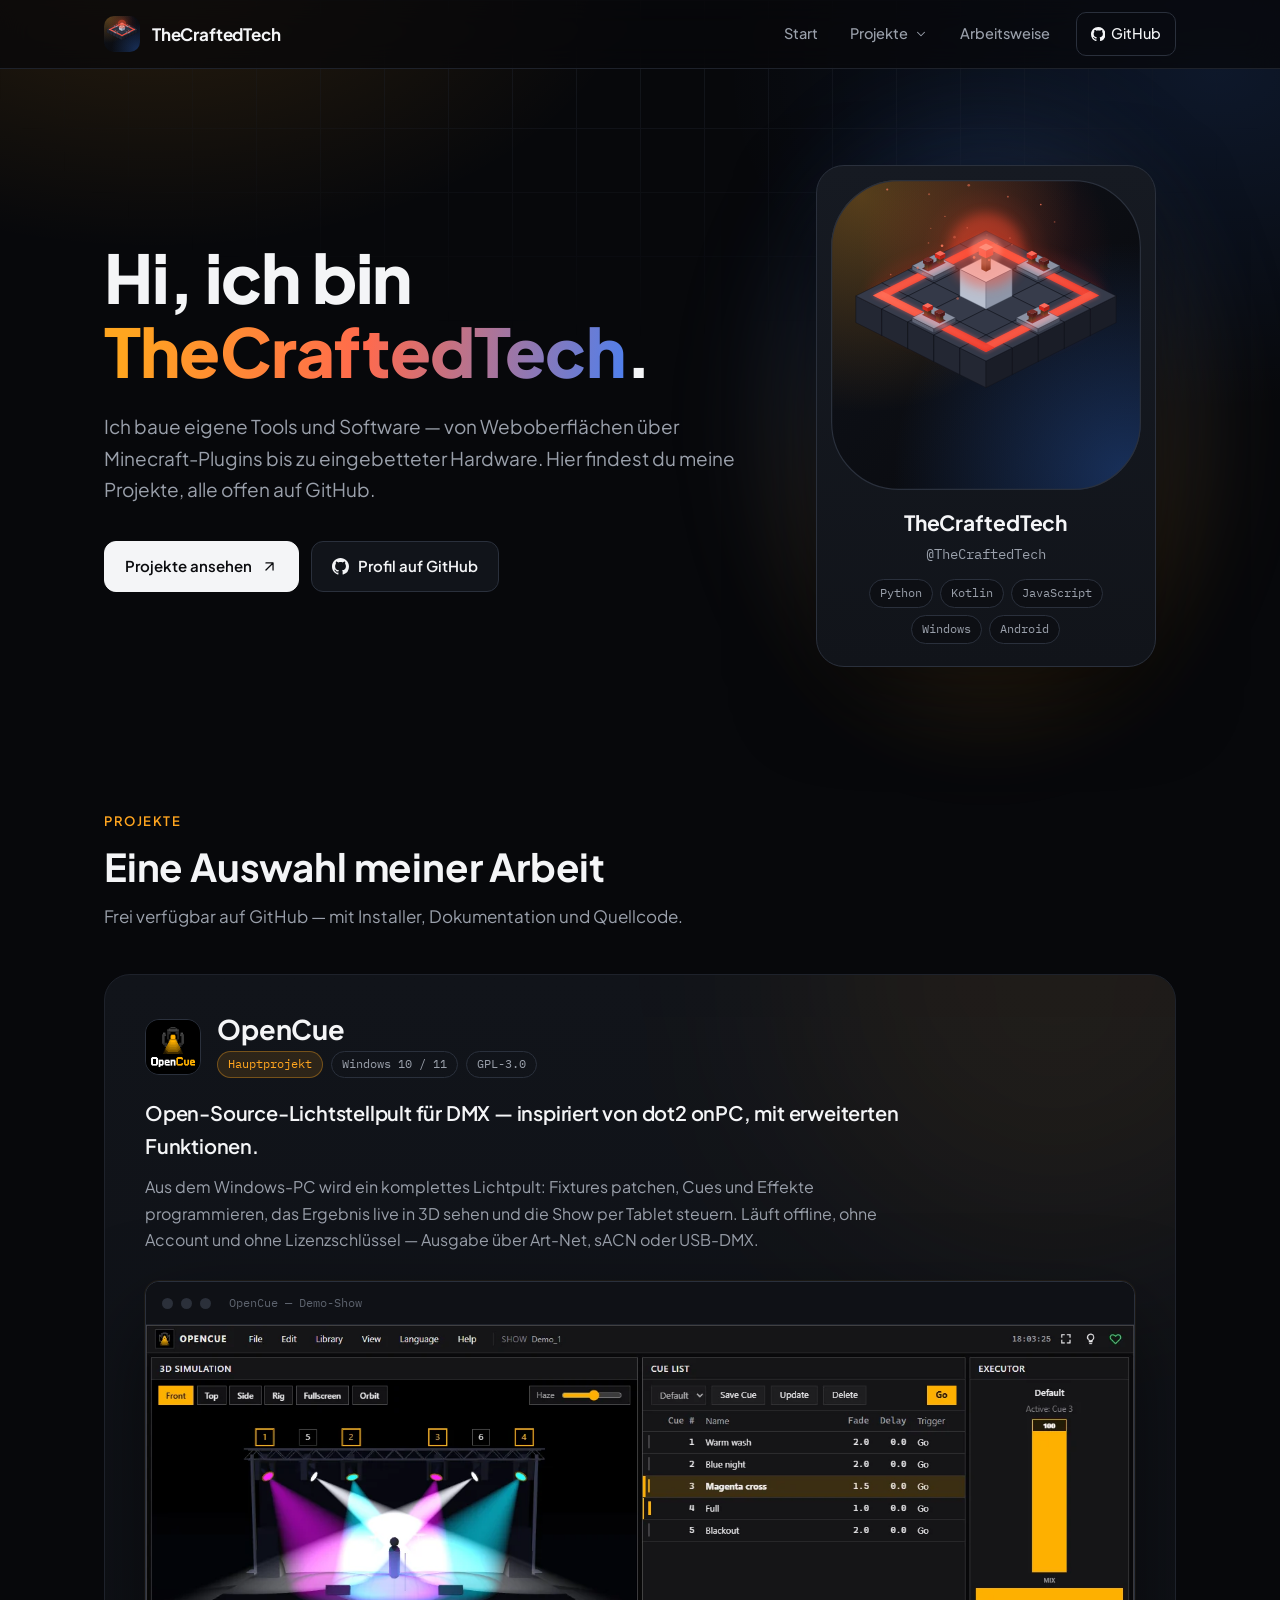
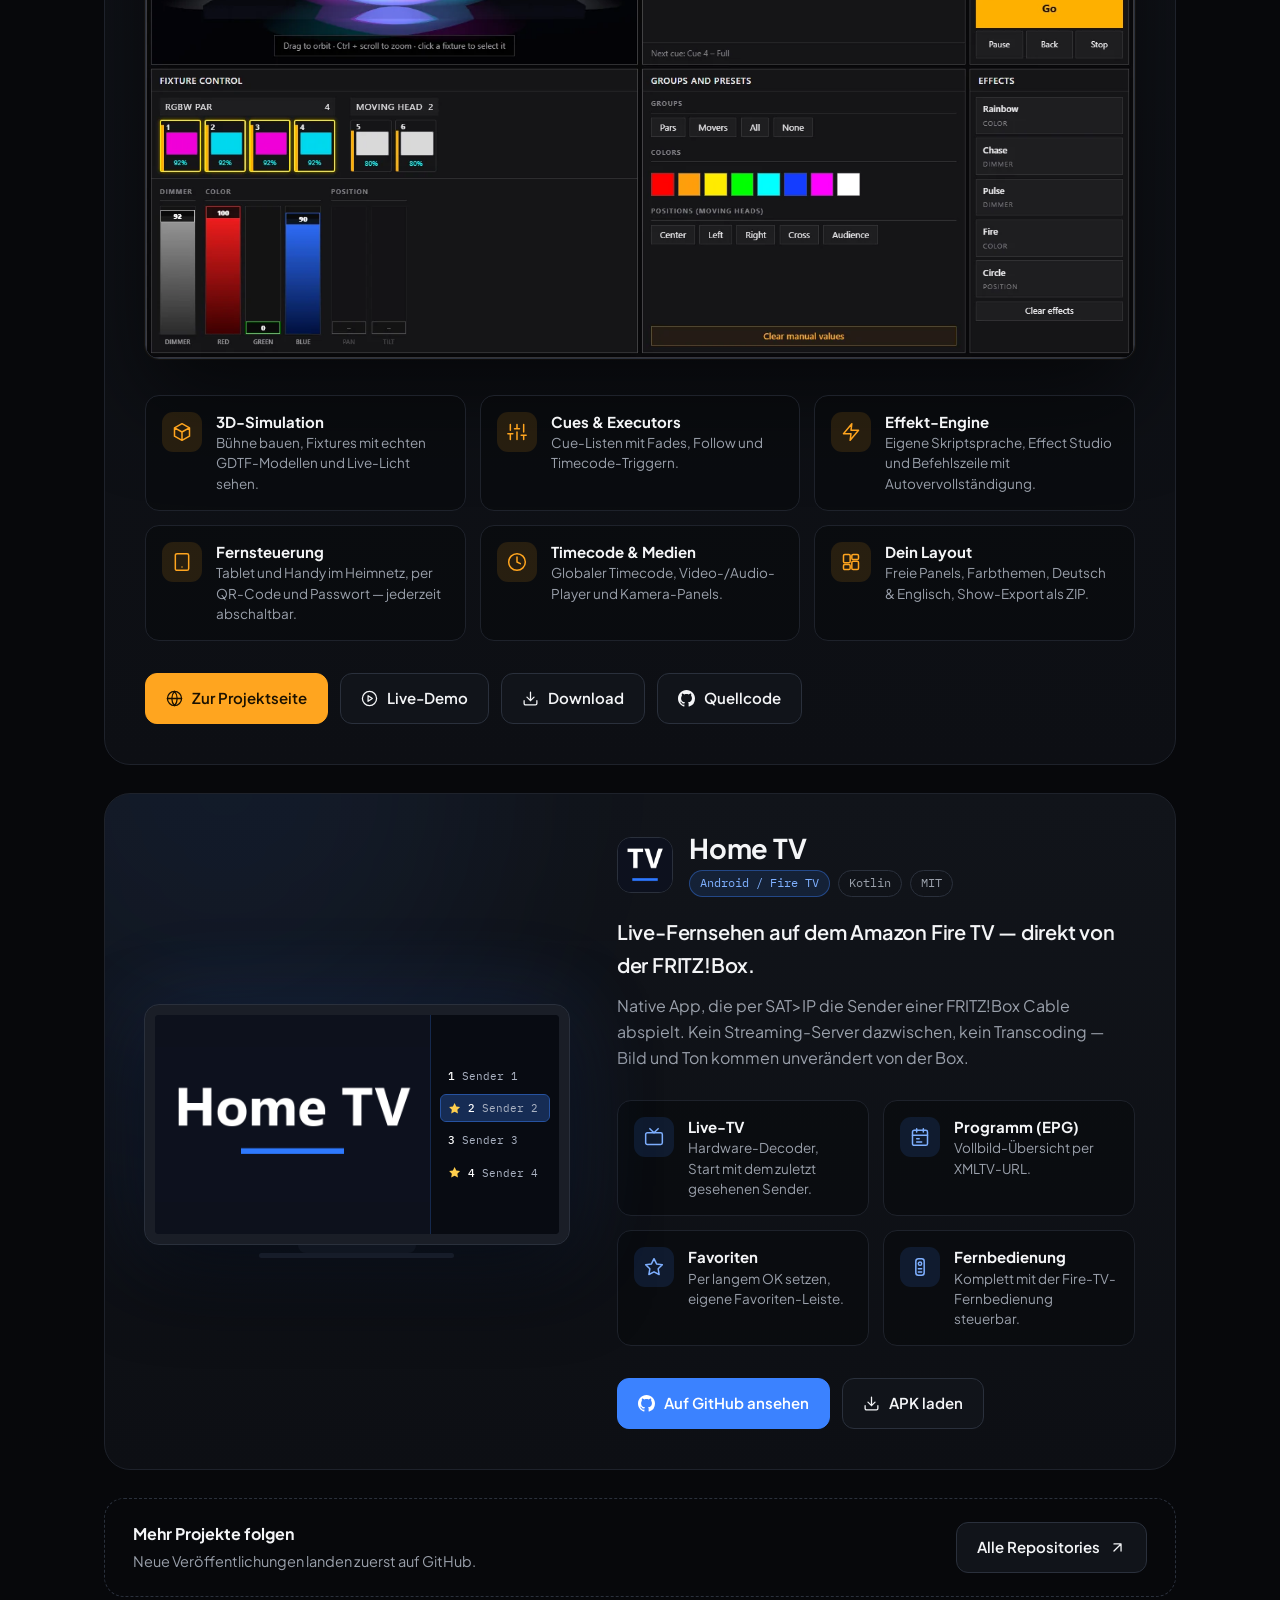
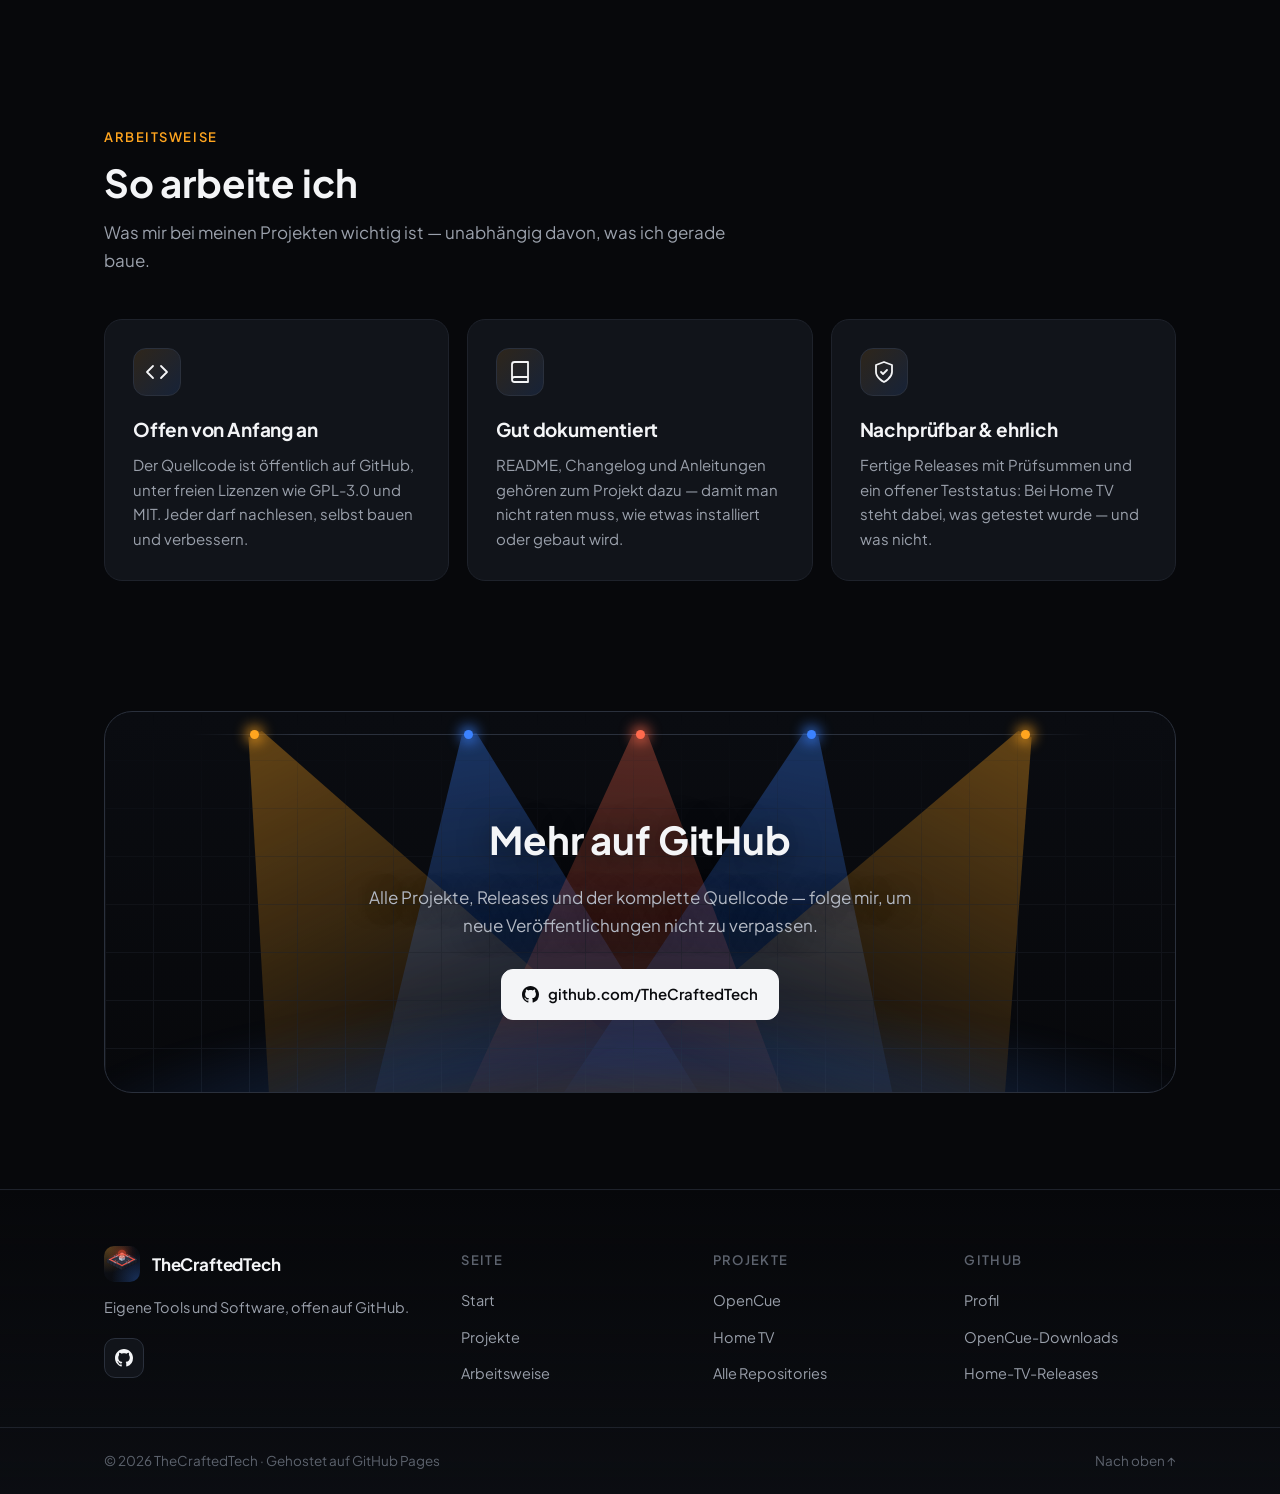
==== commit d11e6c6e: "Next version of the Landingpage" ====
--- a/index.html
+++ b/index.html
@@ -3,20 +3,22 @@
 <head>
 <meta charset="utf-8">
 <meta name="viewport" content="width=device-width, initial-scale=1">
-<title>TheCraftedTech — Open-Source-Tools &amp; Software</title>
-<meta name="description" content="TheCraftedTech baut Open-Source-Tools: OpenCue, ein DMX-Lichtstellpult für Windows, und Home TV, Live-Fernsehen für den Fire TV direkt von der FRITZ!Box.">
+<title>TheCraftedTech — Tools &amp; Software</title>
+<meta name="description" content="TheCraftedTech baut eigene Tools und Software und veröffentlicht sie als Open Source — unter anderem OpenCue, ein DMX-Lichtstellpult für Windows, und Home TV für den Fire TV.">
 <meta name="theme-color" content="#07080b">
-<meta property="og:title" content="TheCraftedTech — Open-Source-Tools &amp; Software">
-<meta property="og:description" content="OpenCue (DMX-Lichtstellpult) und Home TV (Live-TV für Fire TV) — selbst gebaut, offen, lokal.">
+<meta property="og:title" content="TheCraftedTech — Tools &amp; Software">
+<meta property="og:description" content="Eigene Tools und Software, offen auf GitHub: OpenCue, Home TV und mehr.">
 <meta property="og:type" content="website">
 <meta property="og:url" content="https://thecraftedtech.github.io/">
 <meta property="og:image" content="https://thecraftedtech.github.io/assets/img/opencue-og.jpg">
 <meta name="twitter:card" content="summary_large_image">
-<link rel="icon" href="assets/img/avatar.jpg">
-<link rel="preconnect" href="https://fonts.googleapis.com">
-<link rel="preconnect" href="https://fonts.gstatic.com" crossorigin>
-<link href="https://fonts.googleapis.com/css2?family=Syne:wght@600;700;800&family=Work+Sans:wght@400;500;600&family=IBM+Plex+Mono:wght@400;500&display=swap" rel="stylesheet">
+<link rel="icon" type="image/svg+xml" href="assets/img/logo.svg">
+<link rel="preload" href="assets/fonts/jakarta.woff2" as="font" type="font/woff2" crossorigin>
 <style>
+  @font-face { font-family: 'Plus Jakarta Sans'; font-weight: 400 800; font-style: normal; font-display: swap; src: url(assets/fonts/jakarta.woff2) format('woff2'); }
+  @font-face { font-family: 'IBM Plex Mono'; font-weight: 400; font-style: normal; font-display: swap; src: url(assets/fonts/plex-mono-400.woff2) format('woff2'); }
+  @font-face { font-family: 'IBM Plex Mono'; font-weight: 500; font-style: normal; font-display: swap; src: url(assets/fonts/plex-mono-500.woff2) format('woff2'); }
+
   :root {
     color-scheme: dark;
     --bg: #07080b;
@@ -33,20 +35,19 @@
     --blue: #3b82ff;
     --blue-soft: rgba(59,130,255,.13);
     --radius: 18px;
-    --font-display: 'Syne', system-ui, sans-serif;
-    --font-body: 'Work Sans', system-ui, sans-serif;
+    --font: 'Plus Jakarta Sans', system-ui, -apple-system, 'Segoe UI', sans-serif;
     --font-mono: 'IBM Plex Mono', ui-monospace, monospace;
   }
 
   * { box-sizing: border-box; }
-  html { scroll-behavior: smooth; scroll-padding-top: 80px; }
+  html { scroll-behavior: smooth; scroll-padding-top: 84px; }
   body {
     margin: 0;
     background: var(--bg);
     color: var(--fg);
-    font-family: var(--font-body);
+    font-family: var(--font);
     font-size: 16px;
-    line-height: 1.6;
+    line-height: 1.65;
     -webkit-font-smoothing: antialiased;
     overflow-x: hidden;
   }
@@ -56,7 +57,7 @@
   .icon { width: 1em; height: 1em; stroke: currentColor; fill: none; stroke-width: 1.8; stroke-linecap: round; stroke-linejoin: round; flex: none; }
   .icon.fill { fill: currentColor; stroke: none; }
 
-  /* background glow */
+  /* background glow + grid */
   .bg-glow {
     position: fixed; inset: 0; z-index: -1; pointer-events: none;
     background:
@@ -79,15 +80,57 @@
     background: rgba(7,8,11,.72);
     border-bottom: 1px solid var(--line);
   }
-  .nav-inner { display: flex; align-items: center; justify-content: space-between; height: 64px; }
-  .brand { display: flex; align-items: center; gap: 12px; text-decoration: none; font-family: var(--font-display); font-weight: 700; font-size: 17px; }
-  .brand img { width: 32px; height: 32px; border-radius: 9px; image-rendering: pixelated; border: 1px solid var(--line-hi); }
-  .nav-links { display: flex; align-items: center; gap: 6px; }
-  .nav-links a { text-decoration: none; color: var(--fg-dim); font-size: 14.5px; padding: 8px 14px; border-radius: 10px; transition: color .15s, background .15s; }
-  .nav-links a:hover { color: var(--fg); background: var(--card); }
-  .nav-links a.btn-nav { color: var(--fg); border: 1px solid var(--line-hi); display: inline-flex; align-items: center; gap: 8px; margin-left: 6px; }
-  .nav-links a.btn-nav:hover { border-color: var(--fg-faint); }
-  @media (max-width: 640px) { .nav-links a:not(.btn-nav) { display: none; } }
+  .nav-inner { display: flex; align-items: center; justify-content: space-between; height: 68px; gap: 16px; }
+  .brand { display: flex; align-items: center; gap: 12px; text-decoration: none; font-weight: 700; font-size: 17px; letter-spacing: -.01em; }
+  .brand img { width: 36px; height: 36px; border-radius: 10px; }
+
+  .nav-links { display: flex; align-items: center; gap: 4px; }
+  .nav-links > a, .menu-toggle {
+    font: inherit; font-size: 14.5px; font-weight: 500; text-decoration: none; color: var(--fg-dim);
+    padding: 9px 14px; border-radius: 10px; border: 0; background: none; cursor: pointer;
+    display: inline-flex; align-items: center; gap: 6px; transition: color .15s, background .15s;
+  }
+  .nav-links > a:hover, .menu-toggle:hover, .has-menu:focus-within .menu-toggle { color: var(--fg); background: var(--card); }
+  .nav-links .btn-nav { color: var(--fg); border: 1px solid var(--line-hi); margin-left: 8px; }
+  .nav-links .btn-nav:hover { border-color: var(--fg-faint); }
+  .menu-toggle .icon { font-size: 14px; transition: transform .2s; }
+
+  .has-menu { position: relative; }
+  .menu {
+    position: absolute; top: calc(100% + 8px); left: 0; min-width: 300px; padding: 8px;
+    background: rgba(17,20,26,.97); border: 1px solid var(--line-hi); border-radius: 16px;
+    box-shadow: 0 24px 60px rgba(0,0,0,.55);
+    opacity: 0; visibility: hidden; transform: translateY(-6px); transition: opacity .18s, transform .18s, visibility .18s;
+  }
+  .has-menu:hover .menu, .has-menu:focus-within .menu, .has-menu.open .menu { opacity: 1; visibility: visible; transform: none; }
+  .has-menu:hover .menu-toggle .icon, .has-menu.open .menu-toggle .icon { transform: rotate(180deg); }
+  .menu a { display: flex; align-items: center; gap: 14px; padding: 11px 12px; border-radius: 11px; text-decoration: none; transition: background .15s; }
+  .menu a:hover { background: var(--card-hi); }
+  .menu .m-icon { width: 38px; height: 38px; border-radius: 10px; display: grid; place-items: center; font-size: 19px; flex: none; }
+  .menu .m-icon.o { background: var(--orange-soft); color: var(--orange); }
+  .menu .m-icon.b { background: var(--blue-soft); color: #7fb0ff; }
+  .menu .m-icon.g { background: rgba(255,255,255,.06); color: var(--fg); }
+  .menu b { display: block; font-size: 14.5px; line-height: 1.3; }
+  .menu small { display: block; font-size: 12.5px; color: var(--fg-dim); line-height: 1.35; }
+  .menu hr { border: 0; border-top: 1px solid var(--line); margin: 6px 4px; }
+
+  .burger { display: none; width: 42px; height: 42px; border-radius: 11px; border: 1px solid var(--line-hi); background: var(--card); color: var(--fg); cursor: pointer; place-items: center; font-size: 20px; }
+  @media (max-width: 760px) {
+    .burger { display: grid; }
+    .nav-links {
+      position: absolute; top: 100%; left: 0; right: 0; flex-direction: column; align-items: stretch; gap: 2px;
+      padding: 12px 24px 20px; background: rgba(7,8,11,.97); border-bottom: 1px solid var(--line);
+      display: none;
+    }
+    .nav.open .nav-links { display: flex; }
+    .nav-links > a, .menu-toggle { padding: 12px 10px; font-size: 16px; }
+    .nav-links .btn-nav { margin: 8px 0 0; justify-content: center; }
+    .menu-toggle { width: 100%; justify-content: space-between; }
+    .menu { position: static; opacity: 1; visibility: visible; transform: none; box-shadow: none; background: none; border: 0; padding: 0 0 6px 8px; min-width: 0; display: none; }
+    .has-menu.open .menu { display: block; }
+    .has-menu:hover .menu { display: none; }
+    .has-menu.open:hover .menu { display: block; }
+  }
 
   /* ---------- buttons ---------- */
   .btn {
@@ -107,60 +150,49 @@
   .btn-blue:hover { background: #5a96ff; border-color: #5a96ff; box-shadow: 0 8px 30px rgba(59,130,255,.3); }
 
   /* ---------- hero ---------- */
-  .hero { padding-block: 88px 96px; }
+  .hero { padding-block: 96px 104px; }
   .hero-grid { display: grid; grid-template-columns: 1.25fr .75fr; gap: 56px; align-items: center; }
-  .eyebrow {
-    display: inline-flex; align-items: center; gap: 9px;
-    font-family: var(--font-mono); font-size: 12.5px; letter-spacing: .04em;
-    color: var(--fg-dim); padding: 7px 14px; border: 1px solid var(--line-hi); border-radius: 999px;
-    background: rgba(17,20,26,.7); margin-bottom: 26px;
-  }
-  .eyebrow .dot { width: 7px; height: 7px; border-radius: 50%; background: #3ddc84; box-shadow: 0 0 10px #3ddc84; }
   h1 {
-    font-family: var(--font-display); font-weight: 800;
-    font-size: clamp(2.1rem, 4.6vw, 3.6rem); line-height: 1.08; letter-spacing: -.02em;
+    font-weight: 800;
+    font-size: clamp(2.4rem, 5.4vw, 4.2rem); line-height: 1.1; letter-spacing: -.012em;
     margin: 0 0 24px; text-wrap: balance;
   }
   .grad {
-    background: linear-gradient(100deg, var(--orange) 5%, #ff6a4d 45%, var(--blue) 100%);
+    background: linear-gradient(100deg, var(--orange) 5%, #ff6a4d 50%, var(--blue) 105%);
     -webkit-background-clip: text; background-clip: text; color: transparent;
   }
-  .lede { font-size: 19px; color: var(--fg-dim); max-width: 52ch; margin: 0 0 34px; }
-  .hero-cta { display: flex; flex-wrap: wrap; gap: 12px; margin-bottom: 44px; }
-  .stats { display: flex; flex-wrap: wrap; gap: 36px; padding-top: 28px; border-top: 1px solid var(--line); }
-  .stat b { display: block; font-family: var(--font-display); font-size: 28px; line-height: 1.1; }
-  .stat span { font-size: 13.5px; color: var(--fg-dim); }
+  .lede { font-size: 19px; color: var(--fg-dim); max-width: 50ch; margin: 0 0 36px; }
+  .hero-cta { display: flex; flex-wrap: wrap; gap: 12px; }
 
   .profile { position: relative; justify-self: center; width: min(100%, 340px); }
   .profile::before {
     content: ""; position: absolute; inset: -30px; z-index: -1; border-radius: 50%;
     background: conic-gradient(from 160deg, rgba(255,165,31,.35), rgba(59,130,255,.35), rgba(255,165,31,.35));
-    filter: blur(60px); opacity: .7;
+    filter: blur(60px); opacity: .6;
   }
   .profile-card {
     background: linear-gradient(180deg, var(--card-hi), var(--card));
-    border: 1px solid var(--line-hi); border-radius: 26px; padding: 18px; text-align: center;
+    border: 1px solid var(--line-hi); border-radius: 28px; padding: 14px; text-align: center;
     box-shadow: 0 30px 80px rgba(0,0,0,.5);
   }
-  .avatar { width: 100%; aspect-ratio: 1; border-radius: 18px; object-fit: cover; image-rendering: pixelated; border: 1px solid var(--line-hi); }
-  .profile-meta { padding: 18px 6px 6px; }
-  .profile-meta h2 { margin: 0; font-family: var(--font-display); font-size: 22px; }
-  .profile-meta p { margin: 2px 0 14px; color: var(--fg-dim); font-size: 14px; font-family: var(--font-mono); }
+  .logo-big { width: 100%; height: auto; aspect-ratio: 1; border-radius: 20px; }
+  .profile-meta { padding: 16px 6px 8px; }
+  .profile-meta h2 { margin: 0; font-size: 21px; letter-spacing: -.01em; }
+  .profile-meta p { margin: 2px 0 14px; color: var(--fg-dim); font-size: 13.5px; font-family: var(--font-mono); }
   .chips { display: flex; flex-wrap: wrap; justify-content: center; gap: 7px; }
   .chip { font-family: var(--font-mono); font-size: 11.5px; padding: 4px 10px; border-radius: 999px; border: 1px solid var(--line-hi); color: var(--fg-dim); background: var(--bg-2); }
 
   @media (max-width: 880px) {
     .hero { padding-block: 56px 64px; }
     .hero-grid { grid-template-columns: 1fr; gap: 48px; }
-    .profile { width: min(100%, 280px); }
+    .profile { width: min(100%, 300px); }
   }
 
   /* ---------- sections ---------- */
   section.block { padding-block: 40px 90px; }
   .section-head { margin-bottom: 44px; max-width: 640px; }
-  .kicker { font-family: var(--font-mono); font-size: 12.5px; letter-spacing: .14em; text-transform: uppercase; color: var(--orange); margin: 0 0 14px; display: flex; align-items: center; gap: 10px; }
-  .kicker::before { content: ""; width: 26px; height: 1px; background: currentColor; }
-  h2.title { font-family: var(--font-display); font-weight: 800; font-size: clamp(1.7rem, 3.4vw, 2.3rem); line-height: 1.15; letter-spacing: -.02em; margin: 0 0 14px; text-wrap: balance; }
+  .section-head .kicker { font-size: 13px; font-weight: 600; letter-spacing: .12em; text-transform: uppercase; color: var(--orange); margin: 0 0 12px; }
+  h2.title { font-weight: 700; font-size: clamp(1.7rem, 3.4vw, 2.4rem); line-height: 1.2; letter-spacing: -.005em; margin: 0 0 12px; text-wrap: balance; }
   .section-head p { margin: 0; color: var(--fg-dim); font-size: 17px; }
 
   /* ---------- project cards ---------- */
@@ -182,12 +214,12 @@
 
   .project-head { display: flex; align-items: center; gap: 16px; margin-bottom: 18px; }
   .project-logo { width: 56px; height: 56px; border-radius: 14px; border: 1px solid var(--line-hi); flex: none; background: #000; }
-  .project-head h3 { font-family: var(--font-display); font-weight: 800; font-size: 1.7rem; line-height: 1; margin: 0 0 6px; letter-spacing: -.01em; }
+  .project-head h3 { font-weight: 700; font-size: 1.7rem; line-height: 1.1; margin: 0 0 6px; letter-spacing: -.005em; }
   .badges { display: flex; flex-wrap: wrap; gap: 8px; }
   .badge { font-family: var(--font-mono); font-size: 11.5px; padding: 3px 10px; border-radius: 999px; border: 1px solid var(--line-hi); color: var(--fg-dim); }
   .badge.accent-o { color: var(--orange); border-color: rgba(255,165,31,.35); background: var(--orange-soft); }
   .badge.accent-b { color: #7fb0ff; border-color: rgba(59,130,255,.4); background: var(--blue-soft); }
-  .project .tagline { font-size: 20px; font-weight: 500; margin: 0 0 12px; max-width: 60ch; }
+  .project .tagline { font-size: 20px; font-weight: 600; margin: 0 0 12px; max-width: 60ch; letter-spacing: -.01em; }
   .project .desc { color: var(--fg-dim); margin: 0 0 28px; max-width: 64ch; }
 
   .features { list-style: none; padding: 0; margin: 0 0 32px; display: grid; grid-template-columns: repeat(3, 1fr); gap: 14px; }
@@ -197,20 +229,18 @@
   .oc .f-icon { background: var(--orange-soft); color: var(--orange); }
   .tv .f-icon { background: var(--blue-soft); color: #7fb0ff; }
   .features b { display: block; font-size: 15px; line-height: 1.3; margin-bottom: 2px; }
-  .features div span { font-size: 13.5px; color: var(--fg-dim); line-height: 1.45; display: block; }
+  .features div span { font-size: 13.5px; color: var(--fg-dim); line-height: 1.5; display: block; }
   @media (max-width: 960px) { .features { grid-template-columns: repeat(2, 1fr); } }
   @media (max-width: 560px) { .features { grid-template-columns: 1fr; } }
 
   .actions { display: flex; flex-wrap: wrap; gap: 12px; }
 
-  /* window frame (OpenCue screenshot) */
-  .window { margin-bottom: 36px; border-radius: 14px; border: 1px solid var(--line-hi); background: #0b0c10; overflow: hidden; box-shadow: 0 40px 90px rgba(0,0,0,.55), 0 0 0 1px rgba(255,165,31,.06); }
+  .window { margin: 0 0 36px; border-radius: 14px; border: 1px solid var(--line-hi); background: #0b0c10; overflow: hidden; box-shadow: 0 40px 90px rgba(0,0,0,.55), 0 0 0 1px rgba(255,165,31,.06); }
   .window-bar { display: flex; align-items: center; gap: 8px; padding: 11px 16px; border-bottom: 1px solid var(--line); background: #0f1116; }
   .window-bar i { width: 11px; height: 11px; border-radius: 50%; background: #2b303a; }
   .window-bar span { margin-left: 10px; font-family: var(--font-mono); font-size: 12px; color: var(--fg-faint); }
   .window img { width: 100%; height: auto; }
 
-  /* Home TV layout */
   .tv-grid { display: grid; grid-template-columns: .9fr 1.1fr; gap: 48px; align-items: center; }
   .tv-grid .features { grid-template-columns: 1fr 1fr; }
   @media (max-width: 960px) { .tv-grid { grid-template-columns: 1fr; gap: 32px; } }
@@ -221,7 +251,7 @@
     position: relative; aspect-ratio: 16/9; border-radius: 14px; overflow: hidden;
     border: 10px solid #1a1e27; outline: 1px solid var(--line-hi);
     box-shadow: 0 30px 80px rgba(0,0,0,.55), 0 0 90px rgba(59,130,255,.18);
-    background: #0c111c;
+    background: #0d111c;
   }
   .tv-screen img { width: 68%; height: 100%; object-fit: contain; object-position: center; background: #0d111c; }
   .tv-screen .tv-ui {
@@ -236,44 +266,77 @@
   .tv-stand { width: 28%; height: 9px; margin: 0 auto; background: #1a1e27; border-radius: 0 0 8px 8px; }
   .tv-base { width: 46%; height: 5px; margin: 0 auto; background: #232834; border-radius: 4px; }
 
-  /* ---------- values ---------- */
+  .more-repos { display: flex; align-items: center; justify-content: space-between; gap: 20px; flex-wrap: wrap; padding: 22px 28px; border: 1px dashed var(--line-hi); border-radius: 20px; color: var(--fg-dim); }
+  .more-repos b { color: var(--fg); display: block; font-size: 16px; }
+  .more-repos span { font-size: 14.5px; }
+
+  /* ---------- approach ---------- */
   .values { display: grid; grid-template-columns: repeat(3, 1fr); gap: 18px; }
   @media (max-width: 860px) { .values { grid-template-columns: 1fr; } }
   .value { padding: 28px; border: 1px solid var(--line); border-radius: var(--radius); background: var(--card); transition: border-color .2s, transform .2s; }
   .value:hover { border-color: var(--line-hi); transform: translateY(-3px); }
   .value .v-icon { width: 48px; height: 48px; border-radius: 13px; display: grid; place-items: center; font-size: 24px; margin-bottom: 18px; background: linear-gradient(135deg, var(--orange-soft), var(--blue-soft)); color: var(--fg); border: 1px solid var(--line-hi); }
-  .value h3 { font-family: var(--font-display); font-size: 20px; margin: 0 0 8px; }
+  .value h3 { font-size: 19px; margin: 0 0 8px; letter-spacing: -.01em; }
   .value p { margin: 0; color: var(--fg-dim); font-size: 15px; }
 
-  /* ---------- cta ---------- */
+  /* ---------- cta with stage beams ---------- */
   .cta {
-    text-align: center; padding: 64px 28px; border-radius: 28px; border: 1px solid var(--line-hi);
-    background:
-      radial-gradient(500px 240px at 20% 0%, rgba(255,165,31,.16), transparent 70%),
-      radial-gradient(500px 240px at 80% 100%, rgba(59,130,255,.16), transparent 70%),
-      var(--card);
-  }
-  .cta h2 { font-family: var(--font-display); font-size: clamp(1.6rem, 3.4vw, 2.2rem); margin: 0 0 12px; letter-spacing: -.02em; }
-  .cta p { color: var(--fg-dim); margin: 0 auto 30px; max-width: 46ch; font-size: 17px; }
+    position: relative; isolation: isolate; overflow: hidden; text-align: center;
+    padding: 96px 28px 72px; border-radius: 28px; border: 1px solid var(--line-hi);
+    background: linear-gradient(180deg, #0a0c11, #07080b);
+  }
+  .cta .stage { position: absolute; inset: 0; z-index: -1; }
+  .cta .truss { position: absolute; top: 22px; left: 8%; right: 8%; height: 1px; background: linear-gradient(90deg, transparent, var(--line-hi) 12%, var(--line-hi) 88%, transparent); }
+  .beam {
+    position: absolute; top: 22px; left: var(--x); width: 46%; height: 150%; margin-left: -23%;
+    transform-origin: 50% 0; transform: rotate(var(--r));
+    background: linear-gradient(180deg, var(--c) 0%, transparent 78%);
+    clip-path: polygon(48.5% 0, 51.5% 0, 100% 100%, 0 100%);
+    opacity: .42; filter: blur(5px);
+    animation: sway var(--d) ease-in-out infinite alternate;
+  }
+  .lamp { position: absolute; top: 18px; left: var(--x); width: 9px; height: 9px; margin-left: -4.5px; border-radius: 50%; background: var(--c2); box-shadow: 0 0 14px 3px var(--c2); }
+  @keyframes sway { from { transform: rotate(calc(var(--r) - 5deg)); } to { transform: rotate(calc(var(--r) + 5deg)); } }
+  .cta .floor { position: absolute; left: -10%; right: -10%; bottom: -80px; height: 180px; background: radial-gradient(ellipse at 50% 100%, rgba(255,165,31,.28), rgba(59,130,255,.16) 45%, transparent 70%); filter: blur(10px); }
+  .cta .grid {
+    position: absolute; inset: 0; opacity: .5;
+    background-image: linear-gradient(var(--line) 1px, transparent 1px), linear-gradient(90deg, var(--line) 1px, transparent 1px);
+    background-size: 48px 48px;
+    mask-image: linear-gradient(180deg, transparent, #000 70%); -webkit-mask-image: linear-gradient(180deg, transparent, #000 70%);
+  }
+  .cta h2 { font-size: clamp(1.7rem, 3.4vw, 2.4rem); font-weight: 700; letter-spacing: -.005em; margin: 0 0 12px; text-shadow: 0 2px 30px rgba(0,0,0,.6); }
+  .cta p { color: #b3b9c4; margin: 0 auto 30px; max-width: 46ch; font-size: 17px; text-shadow: 0 2px 24px rgba(0,0,0,.7); }
   .cta .actions { justify-content: center; }
 
   /* ---------- footer ---------- */
-  footer { margin-top: 90px; border-top: 1px solid var(--line); color: var(--fg-faint); font-size: 13.5px; }
-  footer .wrap { padding-block: 28px; display: flex; flex-wrap: wrap; gap: 14px; justify-content: space-between; align-items: center; }
-  footer nav { display: flex; gap: 22px; }
-  footer a { text-decoration: none; transition: color .15s; }
-  footer a:hover { color: var(--fg); }
-
-  @media (max-width: 640px) { .project { padding: 26px 20px; } .cta { padding: 44px 20px; } }
+  footer { margin-top: 96px; border-top: 1px solid var(--line); background: linear-gradient(180deg, transparent, rgba(13,15,20,.8)); }
+  .foot-grid { display: grid; grid-template-columns: 1.5fr 1fr 1fr 1fr; gap: 40px; padding-block: 56px 40px; }
+  .foot-brand .brand { margin-bottom: 14px; }
+  .foot-brand p { color: var(--fg-dim); font-size: 14.5px; margin: 0 0 18px; max-width: 34ch; }
+  .social { display: flex; gap: 10px; }
+  .social a { width: 40px; height: 40px; display: grid; place-items: center; border-radius: 11px; border: 1px solid var(--line-hi); background: var(--card); font-size: 18px; transition: border-color .15s, background .15s, transform .15s; }
+  .social a:hover { border-color: var(--fg-faint); background: var(--card-hi); transform: translateY(-2px); }
+  footer h4 { margin: 4px 0 16px; font-size: 13px; letter-spacing: .1em; text-transform: uppercase; color: var(--fg-faint); font-weight: 600; }
+  footer ul { list-style: none; margin: 0; padding: 0; display: grid; gap: 10px; }
+  footer ul a { text-decoration: none; color: var(--fg-dim); font-size: 14.5px; transition: color .15s; }
+  footer ul a:hover { color: var(--fg); }
+  .foot-bottom { border-top: 1px solid var(--line); color: var(--fg-faint); font-size: 13.5px; }
+  .foot-bottom .wrap { padding-block: 22px; display: flex; flex-wrap: wrap; gap: 12px 24px; justify-content: space-between; align-items: center; }
+  .foot-bottom a { text-decoration: none; }
+  .foot-bottom a:hover { color: var(--fg); }
+  @media (max-width: 860px) { .foot-grid { grid-template-columns: 1fr 1fr; } .foot-brand { grid-column: 1 / -1; } }
+
+  @media (max-width: 640px) { .project { padding: 26px 20px; } .cta { padding: 80px 20px 52px; } }
 
   /* ---------- reveal ---------- */
   .js .reveal { opacity: 0; transform: translateY(22px); transition: opacity .7s ease, transform .7s ease; }
   .js .reveal.in { opacity: 1; transform: none; }
 
-  a:focus-visible, .btn:focus-visible { outline: 2px solid var(--orange); outline-offset: 3px; }
+  a:focus-visible, .btn:focus-visible, button:focus-visible { outline: 2px solid var(--orange); outline-offset: 3px; }
   @media (prefers-reduced-motion: reduce) {
     html { scroll-behavior: auto; }
     * { transition: none !important; }
+    .beam { animation: none; }
     .js .reveal { opacity: 1; transform: none; }
   }
 </style>
@@ -285,6 +348,9 @@
 <svg width="0" height="0" style="position:absolute" aria-hidden="true">
   <symbol id="i-github" viewBox="0 0 16 16"><path d="M8 0C3.58 0 0 3.58 0 8c0 3.54 2.29 6.53 5.47 7.59.4.07.55-.17.55-.38 0-.19-.01-.82-.01-1.49-2.01.37-2.53-.49-2.69-.94-.09-.23-.48-.94-.82-1.13-.28-.15-.68-.52-.01-.53.63-.01 1.08.58 1.23.82.72 1.21 1.87.87 2.33.66.07-.52.28-.87.51-1.07-1.78-.2-3.64-.89-3.64-3.95 0-.87.31-1.59.82-2.15-.08-.2-.36-1.02.08-2.12 0 0 .67-.21 2.2.82.64-.18 1.32-.27 2-.27.68 0 1.36.09 2 .27 1.53-1.04 2.2-.82 2.2-.82.44 1.1.16 1.92.08 2.12.51.56.82 1.27.82 2.15 0 3.07-1.87 3.75-3.65 3.95.29.25.54.73.54 1.48 0 1.07-.01 1.93-.01 2.2 0 .21.15.46.55.38A8.01 8.01 0 0 0 16 8c0-4.42-3.58-8-8-8Z"/></symbol>
   <symbol id="i-arrow" viewBox="0 0 24 24"><path d="M7 7h10v10M7 17 17 7"/></symbol>
+  <symbol id="i-chev" viewBox="0 0 24 24"><path d="m6 9 6 6 6-6"/></symbol>
+  <symbol id="i-menu" viewBox="0 0 24 24"><path d="M4 7h16M4 12h16M4 17h16"/></symbol>
+  <symbol id="i-close" viewBox="0 0 24 24"><path d="M6 6l12 12M18 6 6 18"/></symbol>
   <symbol id="i-download" viewBox="0 0 24 24"><path d="M21 15v4a2 2 0 0 1-2 2H5a2 2 0 0 1-2-2v-4M7 10l5 5 5-5M12 15V3"/></symbol>
   <symbol id="i-play" viewBox="0 0 24 24"><circle cx="12" cy="12" r="10"/><path d="m10 8 6 4-6 4V8Z"/></symbol>
   <symbol id="i-globe" viewBox="0 0 24 24"><circle cx="12" cy="12" r="10"/><path d="M2 12h20M12 2a15 15 0 0 1 0 20M12 2a15 15 0 0 0 0 20"/></symbol>
@@ -299,22 +365,48 @@
   <symbol id="i-cal" viewBox="0 0 24 24"><rect x="3" y="4" width="18" height="18" rx="2"/><path d="M16 2v4M8 2v4M3 10h18M8 14h3M8 18h6"/></symbol>
   <symbol id="i-remote" viewBox="0 0 24 24"><rect x="7" y="2" width="10" height="20" rx="3"/><circle cx="12" cy="8" r="2"/><path d="M10 14h4M10 18h4"/></symbol>
   <symbol id="i-code" viewBox="0 0 24 24"><path d="m16 18 6-6-6-6M8 6l-6 6 6 6"/></symbol>
-  <symbol id="i-lock" viewBox="0 0 24 24"><rect x="3" y="11" width="18" height="11" rx="2"/><path d="M7 11V7a5 5 0 0 1 9.9-1"/></symbol>
-  <symbol id="i-wrench" viewBox="0 0 24 24"><path d="M14.7 6.3a1 1 0 0 0 0 1.4l1.6 1.6a1 1 0 0 0 1.4 0l3.77-3.77a6 6 0 0 1-7.94 7.94l-6.91 6.91a2.12 2.12 0 0 1-3-3l6.91-6.91a6 6 0 0 1 7.94-7.94l-3.76 3.76Z"/></symbol>
+  <symbol id="i-book" viewBox="0 0 24 24"><path d="M4 19.5A2.5 2.5 0 0 1 6.5 17H20M6.5 2H20v20H6.5A2.5 2.5 0 0 1 4 19.5v-15A2.5 2.5 0 0 1 6.5 2Z"/></symbol>
+  <symbol id="i-shield" viewBox="0 0 24 24"><path d="M12 22s8-4 8-10V5l-8-3-8 3v7c0 6 8 10 8 10ZM9 12l2 2 4-4"/></symbol>
+  <symbol id="i-folder" viewBox="0 0 24 24"><path d="M3 7a2 2 0 0 1 2-2h4l2 2h8a2 2 0 0 1 2 2v8a2 2 0 0 1-2 2H5a2 2 0 0 1-2-2V7Z"/></symbol>
 </svg>
 
 <div class="bg-glow"></div>
 <div class="bg-grid"></div>
 
-<header class="nav">
+<header class="nav" id="nav">
   <div class="wrap nav-inner">
-    <a class="brand" href="#top">
-      <img src="assets/img/avatar.jpg" alt="" width="32" height="32">
+    <a class="brand" href="#top" aria-label="TheCraftedTech — Startseite">
+      <img src="assets/img/logo.svg" alt="" width="36" height="36">
       TheCraftedTech
     </a>
-    <nav class="nav-links" aria-label="Hauptnavigation">
-      <a href="#projekte">Projekte</a>
-      <a href="#prinzipien">Prinzipien</a>
+
+    <button class="burger" id="burger" aria-label="Menü öffnen" aria-expanded="false" aria-controls="navlinks">
+      <svg class="icon"><use href="#i-menu"/></svg>
+    </button>
+
+    <nav class="nav-links" id="navlinks" aria-label="Hauptnavigation">
+      <a href="#top">Start</a>
+      <div class="has-menu" id="projmenu">
+        <button class="menu-toggle" type="button" aria-haspopup="true" aria-expanded="false">
+          Projekte <svg class="icon"><use href="#i-chev"/></svg>
+        </button>
+        <div class="menu">
+          <a href="#opencue">
+            <span class="m-icon o"><svg class="icon"><use href="#i-sliders"/></svg></span>
+            <span><b>OpenCue</b><small>DMX-Lichtstellpult für Windows</small></span>
+          </a>
+          <a href="#hometv">
+            <span class="m-icon b"><svg class="icon"><use href="#i-tv"/></svg></span>
+            <span><b>Home TV</b><small>Live-TV für den Fire TV</small></span>
+          </a>
+          <hr>
+          <a href="https://github.com/TheCraftedTech?tab=repositories" target="_blank" rel="noopener">
+            <span class="m-icon g"><svg class="icon"><use href="#i-folder"/></svg></span>
+            <span><b>Alle Repositories</b><small>auf GitHub</small></span>
+          </a>
+        </div>
+      </div>
+      <a href="#arbeitsweise">Arbeitsweise</a>
       <a class="btn-nav" href="https://github.com/TheCraftedTech" target="_blank" rel="noopener">
         <svg class="icon fill" viewBox="0 0 16 16"><use href="#i-github"/></svg> GitHub
       </a>
@@ -328,23 +420,17 @@
   <section class="hero">
     <div class="wrap hero-grid">
       <div>
-        <div class="eyebrow"><span class="dot"></span> Open Source · Selbst gebaut</div>
-        <h1>Tools, die man <span class="grad">wirklich benutzen</span> kann.</h1>
-        <p class="lede">Ich bin TheCraftedTech und baue eigene Software — von einem Lichtstellpult mit 3D-Bühne bis zu Live-Fernsehen für den Fire TV. Offen, lokal und ohne Umwege.</p>
+        <h1>Hi, ich bin <span class="grad">TheCraftedTech</span>.</h1>
+        <p class="lede">Ich baue eigene Tools und Software — von Weboberflächen über Minecraft-Plugins bis zu eingebetteter Hardware. Hier findest du meine Projekte, alle offen auf GitHub.</p>
         <div class="hero-cta">
           <a class="btn btn-primary" href="#projekte">Projekte ansehen <svg class="icon"><use href="#i-arrow"/></svg></a>
-          <a class="btn" href="https://github.com/TheCraftedTech" target="_blank" rel="noopener"><svg class="icon fill" viewBox="0 0 16 16"><use href="#i-github"/></svg> Auf GitHub folgen</a>
-        </div>
-        <div class="stats">
-          <div class="stat"><b>2</b><span>Veröffentlichte Projekte</span></div>
-          <div class="stat"><b>100&nbsp;%</b><span>Open Source</span></div>
-          <div class="stat"><b>GPL · MIT</b><span>Freie Lizenzen</span></div>
+          <a class="btn" href="https://github.com/TheCraftedTech" target="_blank" rel="noopener"><svg class="icon fill" viewBox="0 0 16 16"><use href="#i-github"/></svg> Profil auf GitHub</a>
         </div>
       </div>
 
       <div class="profile reveal">
         <div class="profile-card">
-          <img class="avatar" src="assets/img/avatar.jpg" alt="Profilbild von TheCraftedTech" width="400" height="400">
+          <img class="logo-big" src="assets/img/logo.svg" alt="Logo von TheCraftedTech: eine leuchtende Redstone-Clock" width="512" height="512">
           <div class="profile-meta">
             <h2>TheCraftedTech</h2>
             <p>@TheCraftedTech</p>
@@ -352,8 +438,8 @@
               <span class="chip">Python</span>
               <span class="chip">Kotlin</span>
               <span class="chip">JavaScript</span>
-              <span class="chip">Android / Fire TV</span>
               <span class="chip">Windows</span>
+              <span class="chip">Android</span>
             </div>
           </div>
         </div>
@@ -366,8 +452,8 @@
     <div class="wrap">
       <div class="section-head reveal">
         <p class="kicker">Projekte</p>
-        <h2 class="title">Woran ich gerade baue</h2>
-        <p>Zwei Projekte, beide frei verfügbar auf GitHub — mit Installer, Dokumentation und Quellcode.</p>
+        <h2 class="title">Eine Auswahl meiner Arbeit</h2>
+        <p>Frei verfügbar auf GitHub — mit Installer, Dokumentation und Quellcode.</p>
       </div>
 
       <!-- OpenCue -->
@@ -386,7 +472,7 @@
         <p class="tagline">Open-Source-Lichtstellpult für DMX — inspiriert von dot2 onPC, mit erweiterten Funktionen.</p>
         <p class="desc">Aus dem Windows-PC wird ein komplettes Lichtpult: Fixtures patchen, Cues und Effekte programmieren, das Ergebnis live in 3D sehen und die Show per Tablet steuern. Läuft offline, ohne Account und ohne Lizenzschlüssel — Ausgabe über Art-Net, sACN oder USB-DMX.</p>
 
-        <figure class="window" style="margin-inline:0">
+        <figure class="window">
           <div class="window-bar"><i></i><i></i><i></i><span>OpenCue — Demo-Show</span></div>
           <img src="assets/img/opencue-demo.webp" alt="OpenCue-Oberfläche mit 3D-Bühnensimulation, Cue-Liste, Executor und Fixture-Steuerung" width="1436" height="919" loading="lazy">
         </figure>
@@ -454,32 +540,37 @@
           </div>
         </div>
       </article>
+
+      <div class="more-repos reveal">
+        <div><b>Mehr Projekte folgen</b><span>Neue Veröffentlichungen landen zuerst auf GitHub.</span></div>
+        <a class="btn" href="https://github.com/TheCraftedTech?tab=repositories" target="_blank" rel="noopener">Alle Repositories <svg class="icon"><use href="#i-arrow"/></svg></a>
+      </div>
     </div>
   </section>
 
-  <!-- PRINZIPIEN -->
-  <section class="block" id="prinzipien">
+  <!-- ARBEITSWEISE -->
+  <section class="block" id="arbeitsweise">
     <div class="wrap">
       <div class="section-head reveal">
-        <p class="kicker">Prinzipien</p>
-        <h2 class="title">Wie ich Software baue</h2>
-        <p>Was beide Projekte gemeinsam haben.</p>
+        <p class="kicker">Arbeitsweise</p>
+        <h2 class="title">So arbeite ich</h2>
+        <p>Was mir bei meinen Projekten wichtig ist — unabhängig davon, was ich gerade baue.</p>
       </div>
       <div class="values">
         <div class="value reveal">
           <div class="v-icon"><svg class="icon"><use href="#i-code"/></svg></div>
-          <h3>Offen &amp; frei</h3>
-          <p>Quellcode auf GitHub unter GPL bzw. MIT-Lizenz. Nachlesen, selbst bauen, verbessern.</p>
+          <h3>Offen von Anfang an</h3>
+          <p>Der Quellcode ist öffentlich auf GitHub, unter freien Lizenzen wie GPL-3.0 und MIT. Jeder darf nachlesen, selbst bauen und verbessern.</p>
         </div>
         <div class="value reveal">
-          <div class="v-icon"><svg class="icon"><use href="#i-lock"/></svg></div>
-          <h3>Lokal &amp; ohne Konto</h3>
-          <p>Kein Cloud-Zwang, keine Accounts, keine Lizenzschlüssel — die Software läuft bei dir zu Hause.</p>
+          <div class="v-icon"><svg class="icon"><use href="#i-book"/></svg></div>
+          <h3>Gut dokumentiert</h3>
+          <p>README, Changelog und Anleitungen gehören zum Projekt dazu — damit man nicht raten muss, wie etwas installiert oder gebaut wird.</p>
         </div>
         <div class="value reveal">
-          <div class="v-icon"><svg class="icon"><use href="#i-wrench"/></svg></div>
-          <h3>Gebaut für den Alltag</h3>
-          <p>Fertige Installer und Dokumentation statt Bastelprojekt: Home TV läuft täglich auf einem Fire TV Stick 4K Max.</p>
+          <div class="v-icon"><svg class="icon"><use href="#i-shield"/></svg></div>
+          <h3>Nachprüfbar &amp; ehrlich</h3>
+          <p>Fertige Releases mit Prüfsummen und ein offener Teststatus: Bei Home TV steht dabei, was getestet wurde — und was nicht.</p>
         </div>
       </div>
     </div>
@@ -489,6 +580,21 @@
   <section class="block" style="padding-bottom:0">
     <div class="wrap">
       <div class="cta reveal">
+        <div class="stage" aria-hidden="true">
+          <div class="truss"></div>
+          <span class="beam" style="--x:14%; --r:-26deg; --c:rgba(255,165,31,.85); --d:7s"></span>
+          <span class="beam" style="--x:34%; --r:-9deg;  --c:rgba(59,130,255,.8);  --d:9s"></span>
+          <span class="beam" style="--x:50%; --r:2deg;   --c:rgba(255,106,77,.75); --d:8s"></span>
+          <span class="beam" style="--x:66%; --r:11deg;  --c:rgba(59,130,255,.8);  --d:10s"></span>
+          <span class="beam" style="--x:86%; --r:27deg;  --c:rgba(255,165,31,.85); --d:7.5s"></span>
+          <span class="lamp" style="--x:14%; --c2:#ffa51f"></span>
+          <span class="lamp" style="--x:34%; --c2:#3b82ff"></span>
+          <span class="lamp" style="--x:50%; --c2:#ff6a4d"></span>
+          <span class="lamp" style="--x:66%; --c2:#3b82ff"></span>
+          <span class="lamp" style="--x:86%; --c2:#ffa51f"></span>
+          <div class="grid"></div>
+          <div class="floor"></div>
+        </div>
         <h2>Mehr auf GitHub</h2>
         <p>Alle Projekte, Releases und der komplette Quellcode — folge mir, um neue Veröffentlichungen nicht zu verpassen.</p>
         <div class="actions">
@@ -500,26 +606,79 @@
 </main>
 
 <footer>
-  <div class="wrap">
-    <span>© 2026 TheCraftedTech</span>
-    <nav aria-label="Footer">
-      <a href="https://github.com/TheCraftedTech/opencue" target="_blank" rel="noopener">OpenCue</a>
-      <a href="https://github.com/TheCraftedTech/HomeTV" target="_blank" rel="noopener">Home TV</a>
-      <a href="https://github.com/TheCraftedTech" target="_blank" rel="noopener">GitHub</a>
-    </nav>
+  <div class="wrap foot-grid">
+    <div class="foot-brand">
+      <a class="brand" href="#top"><img src="assets/img/logo.svg" alt="" width="36" height="36"> TheCraftedTech</a>
+      <p>Eigene Tools und Software, offen auf GitHub.</p>
+      <div class="social">
+        <a href="https://github.com/TheCraftedTech" target="_blank" rel="noopener" aria-label="GitHub-Profil"><svg class="icon fill" viewBox="0 0 16 16"><use href="#i-github"/></svg></a>
+      </div>
+    </div>
+    <div>
+      <h4>Seite</h4>
+      <ul>
+        <li><a href="#top">Start</a></li>
+        <li><a href="#projekte">Projekte</a></li>
+        <li><a href="#arbeitsweise">Arbeitsweise</a></li>
+      </ul>
+    </div>
+    <div>
+      <h4>Projekte</h4>
+      <ul>
+        <li><a href="https://thecraftedtech.github.io/opencue/" target="_blank" rel="noopener">OpenCue</a></li>
+        <li><a href="https://github.com/TheCraftedTech/HomeTV" target="_blank" rel="noopener">Home TV</a></li>
+        <li><a href="https://github.com/TheCraftedTech?tab=repositories" target="_blank" rel="noopener">Alle Repositories</a></li>
+      </ul>
+    </div>
+    <div>
+      <h4>GitHub</h4>
+      <ul>
+        <li><a href="https://github.com/TheCraftedTech" target="_blank" rel="noopener">Profil</a></li>
+        <li><a href="https://github.com/TheCraftedTech/opencue/releases" target="_blank" rel="noopener">OpenCue-Downloads</a></li>
+        <li><a href="https://github.com/TheCraftedTech/HomeTV/releases" target="_blank" rel="noopener">Home-TV-Releases</a></li>
+      </ul>
+    </div>
+  </div>
+  <div class="foot-bottom">
+    <div class="wrap">
+      <span>© 2026 TheCraftedTech · Gehostet auf GitHub Pages</span>
+      <a href="#top">Nach oben ↑</a>
+    </div>
   </div>
 </footer>
 
 <script>
   (function () {
+    // scroll reveal
     var els = document.querySelectorAll('.reveal');
-    if (!('IntersectionObserver' in window)) { els.forEach(function (e) { e.classList.add('in'); }); return; }
-    var io = new IntersectionObserver(function (entries) {
-      entries.forEach(function (en) {
-        if (en.isIntersecting) { en.target.classList.add('in'); io.unobserve(en.target); }
-      });
-    }, { threshold: 0.12 });
-    els.forEach(function (e) { io.observe(e); });
+    if (!('IntersectionObserver' in window)) { els.forEach(function (e) { e.classList.add('in'); }); }
+    else {
+      var io = new IntersectionObserver(function (entries) {
+        entries.forEach(function (en) { if (en.isIntersecting) { en.target.classList.add('in'); io.unobserve(en.target); } });
+      }, { threshold: 0.12 });
+      els.forEach(function (e) { io.observe(e); });
+    }
+
+    // mobile nav + projects dropdown
+    var nav = document.getElementById('nav');
+    var burger = document.getElementById('burger');
+    var menu = document.getElementById('projmenu');
+    var toggle = menu.querySelector('.menu-toggle');
+
+    function setNav(open) {
+      nav.classList.toggle('open', open);
+      burger.setAttribute('aria-expanded', open);
+      burger.querySelector('use').setAttribute('href', open ? '#i-close' : '#i-menu');
+    }
+    function setMenu(open) { menu.classList.toggle('open', open); toggle.setAttribute('aria-expanded', open); }
+
+    burger.addEventListener('click', function () { setNav(!nav.classList.contains('open')); });
+    toggle.addEventListener('click', function () { setMenu(!menu.classList.contains('open')); });
+    document.addEventListener('click', function (e) { if (!menu.contains(e.target)) setMenu(false); });
+    document.addEventListener('keydown', function (e) { if (e.key === 'Escape') { setMenu(false); setNav(false); } });
+    document.querySelectorAll('#navlinks a').forEach(function (a) {
+      a.addEventListener('click', function () { setMenu(false); setNav(false); });
+    });
   })();
 </script>
 </body>
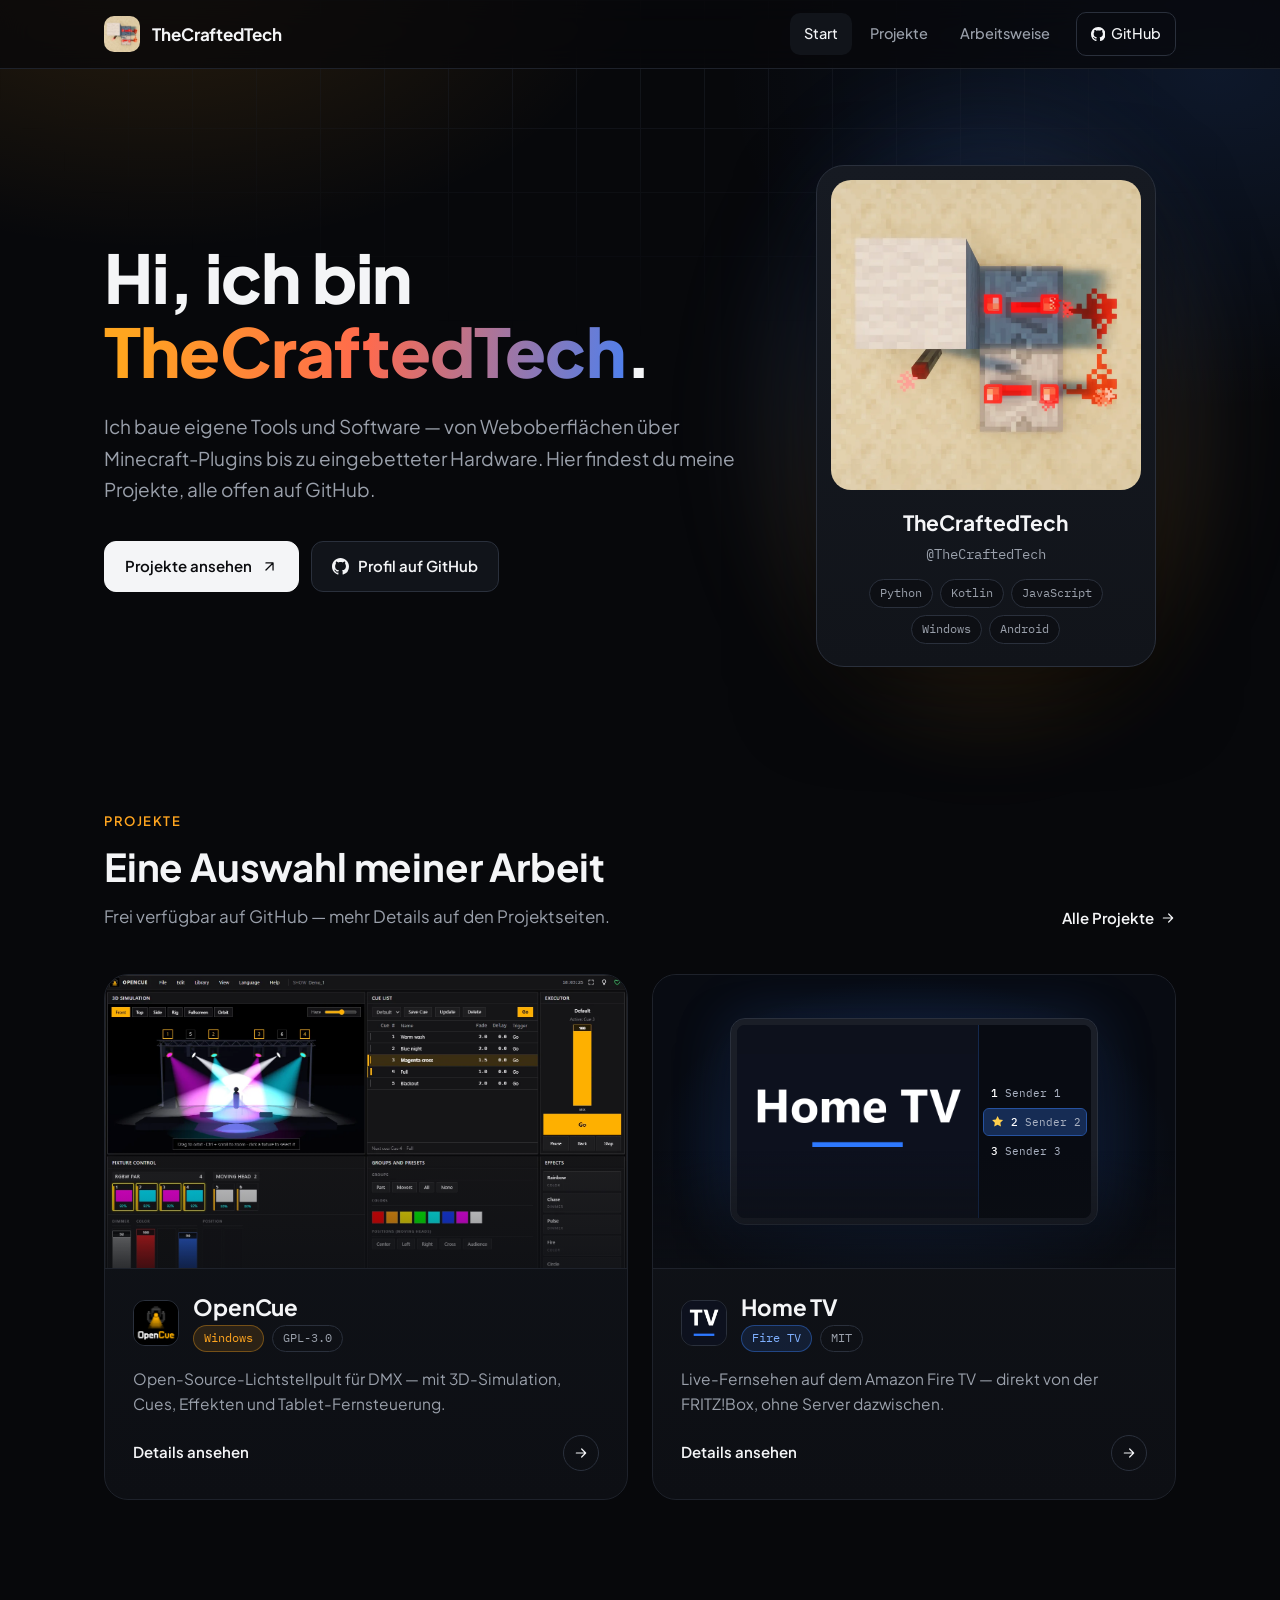
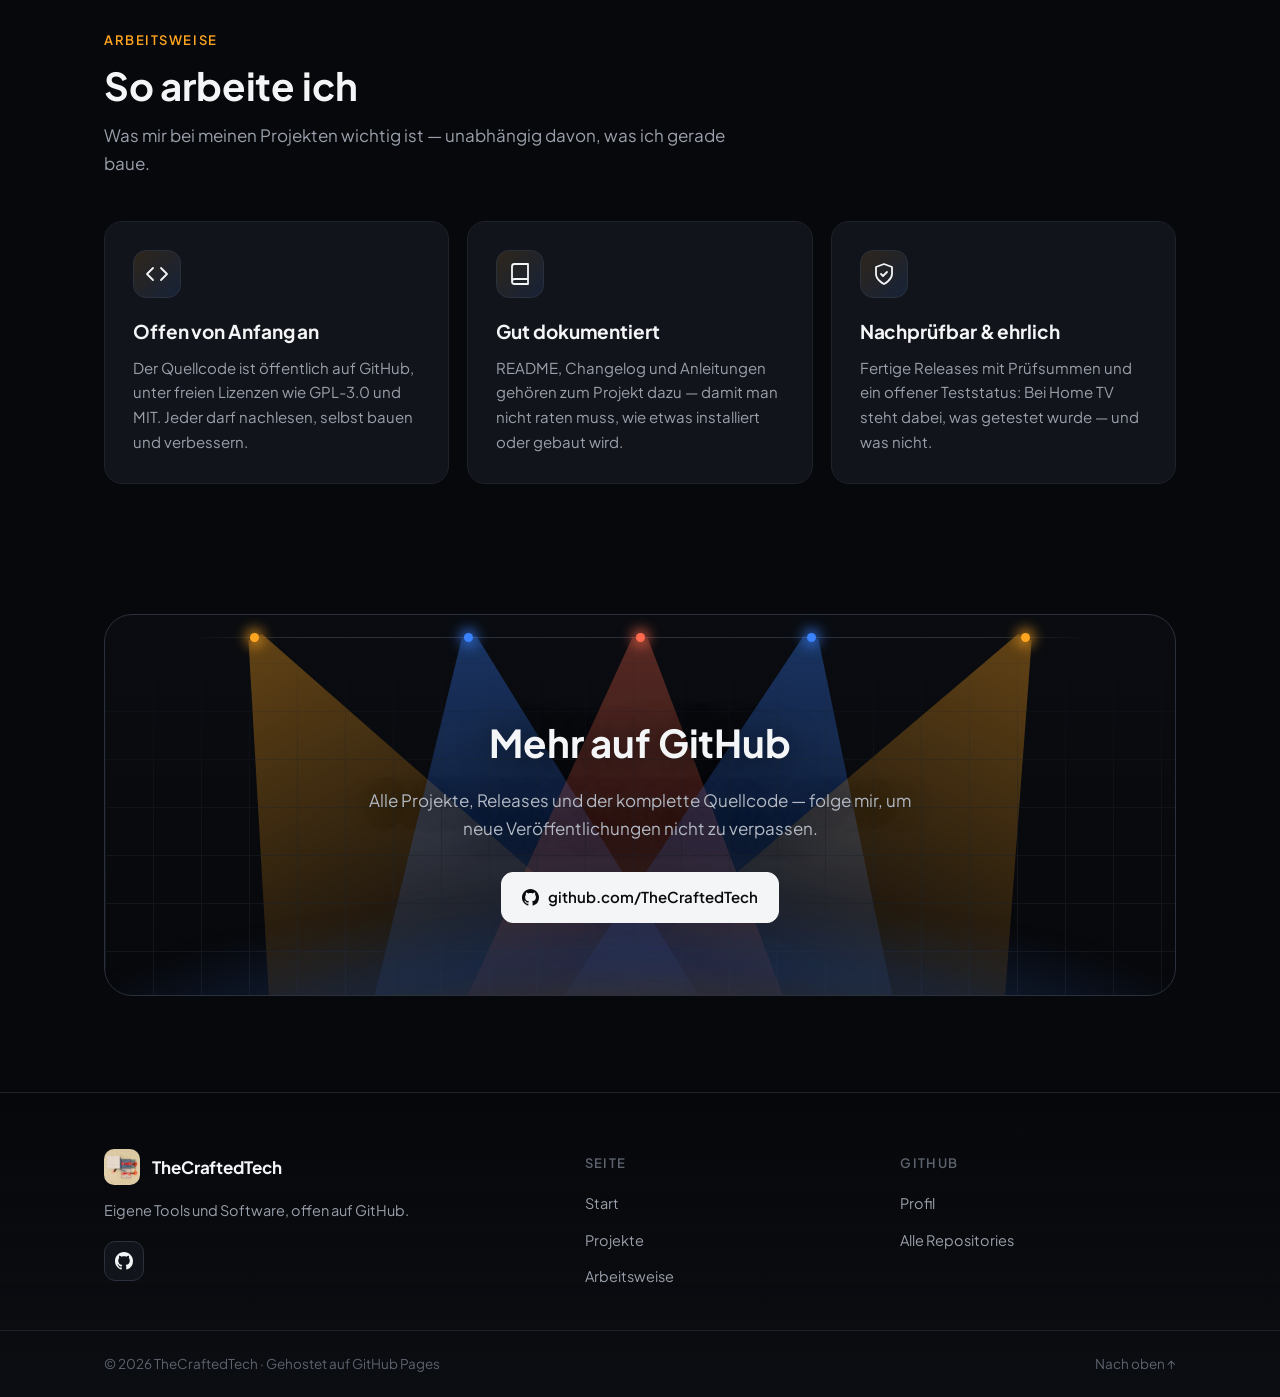
==== commit 6315137a: "New Logo an Strukture" ====
--- a/index.html
+++ b/index.html
@@ -7,406 +7,35 @@
 <meta name="description" content="TheCraftedTech baut eigene Tools und Software und veröffentlicht sie als Open Source — unter anderem OpenCue, ein DMX-Lichtstellpult für Windows, und Home TV für den Fire TV.">
 <meta name="theme-color" content="#07080b">
 <meta property="og:title" content="TheCraftedTech — Tools &amp; Software">
-<meta property="og:description" content="Eigene Tools und Software, offen auf GitHub: OpenCue, Home TV und mehr.">
+<meta property="og:description" content="Eigene Tools und Software, offen auf GitHub.">
 <meta property="og:type" content="website">
 <meta property="og:url" content="https://thecraftedtech.github.io/">
-<meta property="og:image" content="https://thecraftedtech.github.io/assets/img/opencue-og.jpg">
-<meta name="twitter:card" content="summary_large_image">
-<link rel="icon" type="image/svg+xml" href="assets/img/logo.svg">
+<meta property="og:image" content="https://thecraftedtech.github.io/assets/img/logo-512.png">
+<meta name="twitter:card" content="summary">
+<link rel="icon" type="image/png" href="assets/img/logo-192.png">
+<link rel="apple-touch-icon" href="assets/img/logo-192.png">
 <link rel="preload" href="assets/fonts/jakarta.woff2" as="font" type="font/woff2" crossorigin>
-<style>
-  @font-face { font-family: 'Plus Jakarta Sans'; font-weight: 400 800; font-style: normal; font-display: swap; src: url(assets/fonts/jakarta.woff2) format('woff2'); }
-  @font-face { font-family: 'IBM Plex Mono'; font-weight: 400; font-style: normal; font-display: swap; src: url(assets/fonts/plex-mono-400.woff2) format('woff2'); }
-  @font-face { font-family: 'IBM Plex Mono'; font-weight: 500; font-style: normal; font-display: swap; src: url(assets/fonts/plex-mono-500.woff2) format('woff2'); }
-
-  :root {
-    color-scheme: dark;
-    --bg: #07080b;
-    --bg-2: #0d0f14;
-    --card: #11141a;
-    --card-hi: #161a22;
-    --fg: #f4f5f7;
-    --fg-dim: #9aa0ab;
-    --fg-faint: #5d636e;
-    --line: #1e222b;
-    --line-hi: #2a303c;
-    --orange: #ffa51f;
-    --orange-soft: rgba(255,165,31,.12);
-    --blue: #3b82ff;
-    --blue-soft: rgba(59,130,255,.13);
-    --radius: 18px;
-    --font: 'Plus Jakarta Sans', system-ui, -apple-system, 'Segoe UI', sans-serif;
-    --font-mono: 'IBM Plex Mono', ui-monospace, monospace;
-  }
-
-  * { box-sizing: border-box; }
-  html { scroll-behavior: smooth; scroll-padding-top: 84px; }
-  body {
-    margin: 0;
-    background: var(--bg);
-    color: var(--fg);
-    font-family: var(--font);
-    font-size: 16px;
-    line-height: 1.65;
-    -webkit-font-smoothing: antialiased;
-    overflow-x: hidden;
-  }
-  img { max-width: 100%; display: block; }
-  a { color: inherit; }
-  .wrap { max-width: 1120px; margin: 0 auto; padding: 0 24px; }
-  .icon { width: 1em; height: 1em; stroke: currentColor; fill: none; stroke-width: 1.8; stroke-linecap: round; stroke-linejoin: round; flex: none; }
-  .icon.fill { fill: currentColor; stroke: none; }
-
-  /* background glow + grid */
-  .bg-glow {
-    position: fixed; inset: 0; z-index: -1; pointer-events: none;
-    background:
-      radial-gradient(700px 420px at 12% -5%, rgba(255,165,31,.14), transparent 70%),
-      radial-gradient(700px 480px at 95% 8%, rgba(59,130,255,.13), transparent 70%),
-      var(--bg);
-  }
-  .bg-grid {
-    position: fixed; inset: 0; z-index: -1; pointer-events: none; opacity: .5;
-    background-image: linear-gradient(var(--line) 1px, transparent 1px), linear-gradient(90deg, var(--line) 1px, transparent 1px);
-    background-size: 64px 64px;
-    mask-image: radial-gradient(ellipse 70% 50% at 50% 0%, #000 20%, transparent 75%);
-    -webkit-mask-image: radial-gradient(ellipse 70% 50% at 50% 0%, #000 20%, transparent 75%);
-  }
-
-  /* ---------- nav ---------- */
-  .nav {
-    position: sticky; top: 0; z-index: 50;
-    backdrop-filter: blur(14px); -webkit-backdrop-filter: blur(14px);
-    background: rgba(7,8,11,.72);
-    border-bottom: 1px solid var(--line);
-  }
-  .nav-inner { display: flex; align-items: center; justify-content: space-between; height: 68px; gap: 16px; }
-  .brand { display: flex; align-items: center; gap: 12px; text-decoration: none; font-weight: 700; font-size: 17px; letter-spacing: -.01em; }
-  .brand img { width: 36px; height: 36px; border-radius: 10px; }
-
-  .nav-links { display: flex; align-items: center; gap: 4px; }
-  .nav-links > a, .menu-toggle {
-    font: inherit; font-size: 14.5px; font-weight: 500; text-decoration: none; color: var(--fg-dim);
-    padding: 9px 14px; border-radius: 10px; border: 0; background: none; cursor: pointer;
-    display: inline-flex; align-items: center; gap: 6px; transition: color .15s, background .15s;
-  }
-  .nav-links > a:hover, .menu-toggle:hover, .has-menu:focus-within .menu-toggle { color: var(--fg); background: var(--card); }
-  .nav-links .btn-nav { color: var(--fg); border: 1px solid var(--line-hi); margin-left: 8px; }
-  .nav-links .btn-nav:hover { border-color: var(--fg-faint); }
-  .menu-toggle .icon { font-size: 14px; transition: transform .2s; }
-
-  .has-menu { position: relative; }
-  .menu {
-    position: absolute; top: calc(100% + 8px); left: 0; min-width: 300px; padding: 8px;
-    background: rgba(17,20,26,.97); border: 1px solid var(--line-hi); border-radius: 16px;
-    box-shadow: 0 24px 60px rgba(0,0,0,.55);
-    opacity: 0; visibility: hidden; transform: translateY(-6px); transition: opacity .18s, transform .18s, visibility .18s;
-  }
-  .has-menu:hover .menu, .has-menu:focus-within .menu, .has-menu.open .menu { opacity: 1; visibility: visible; transform: none; }
-  .has-menu:hover .menu-toggle .icon, .has-menu.open .menu-toggle .icon { transform: rotate(180deg); }
-  .menu a { display: flex; align-items: center; gap: 14px; padding: 11px 12px; border-radius: 11px; text-decoration: none; transition: background .15s; }
-  .menu a:hover { background: var(--card-hi); }
-  .menu .m-icon { width: 38px; height: 38px; border-radius: 10px; display: grid; place-items: center; font-size: 19px; flex: none; }
-  .menu .m-icon.o { background: var(--orange-soft); color: var(--orange); }
-  .menu .m-icon.b { background: var(--blue-soft); color: #7fb0ff; }
-  .menu .m-icon.g { background: rgba(255,255,255,.06); color: var(--fg); }
-  .menu b { display: block; font-size: 14.5px; line-height: 1.3; }
-  .menu small { display: block; font-size: 12.5px; color: var(--fg-dim); line-height: 1.35; }
-  .menu hr { border: 0; border-top: 1px solid var(--line); margin: 6px 4px; }
-
-  .burger { display: none; width: 42px; height: 42px; border-radius: 11px; border: 1px solid var(--line-hi); background: var(--card); color: var(--fg); cursor: pointer; place-items: center; font-size: 20px; }
-  @media (max-width: 760px) {
-    .burger { display: grid; }
-    .nav-links {
-      position: absolute; top: 100%; left: 0; right: 0; flex-direction: column; align-items: stretch; gap: 2px;
-      padding: 12px 24px 20px; background: rgba(7,8,11,.97); border-bottom: 1px solid var(--line);
-      display: none;
-    }
-    .nav.open .nav-links { display: flex; }
-    .nav-links > a, .menu-toggle { padding: 12px 10px; font-size: 16px; }
-    .nav-links .btn-nav { margin: 8px 0 0; justify-content: center; }
-    .menu-toggle { width: 100%; justify-content: space-between; }
-    .menu { position: static; opacity: 1; visibility: visible; transform: none; box-shadow: none; background: none; border: 0; padding: 0 0 6px 8px; min-width: 0; display: none; }
-    .has-menu.open .menu { display: block; }
-    .has-menu:hover .menu { display: none; }
-    .has-menu.open:hover .menu { display: block; }
-  }
-
-  /* ---------- buttons ---------- */
-  .btn {
-    display: inline-flex; align-items: center; gap: 9px;
-    padding: 12px 20px; border-radius: 12px;
-    font-weight: 600; font-size: 15px; text-decoration: none;
-    border: 1px solid var(--line-hi); background: var(--card); color: var(--fg);
-    transition: transform .15s, border-color .15s, background .15s, box-shadow .15s;
-  }
-  .btn:hover { transform: translateY(-2px); border-color: var(--fg-faint); background: var(--card-hi); }
-  .btn .icon { font-size: 17px; }
-  .btn-primary { background: var(--fg); color: #0a0b0e; border-color: var(--fg); }
-  .btn-primary:hover { background: #fff; border-color: #fff; box-shadow: 0 8px 30px rgba(255,255,255,.14); }
-  .btn-orange { background: var(--orange); color: #1a1100; border-color: var(--orange); }
-  .btn-orange:hover { background: #ffb64a; border-color: #ffb64a; box-shadow: 0 8px 30px rgba(255,165,31,.28); }
-  .btn-blue { background: var(--blue); color: #fff; border-color: var(--blue); }
-  .btn-blue:hover { background: #5a96ff; border-color: #5a96ff; box-shadow: 0 8px 30px rgba(59,130,255,.3); }
-
-  /* ---------- hero ---------- */
-  .hero { padding-block: 96px 104px; }
-  .hero-grid { display: grid; grid-template-columns: 1.25fr .75fr; gap: 56px; align-items: center; }
-  h1 {
-    font-weight: 800;
-    font-size: clamp(2.4rem, 5.4vw, 4.2rem); line-height: 1.1; letter-spacing: -.012em;
-    margin: 0 0 24px; text-wrap: balance;
-  }
-  .grad {
-    background: linear-gradient(100deg, var(--orange) 5%, #ff6a4d 50%, var(--blue) 105%);
-    -webkit-background-clip: text; background-clip: text; color: transparent;
-  }
-  .lede { font-size: 19px; color: var(--fg-dim); max-width: 50ch; margin: 0 0 36px; }
-  .hero-cta { display: flex; flex-wrap: wrap; gap: 12px; }
-
-  .profile { position: relative; justify-self: center; width: min(100%, 340px); }
-  .profile::before {
-    content: ""; position: absolute; inset: -30px; z-index: -1; border-radius: 50%;
-    background: conic-gradient(from 160deg, rgba(255,165,31,.35), rgba(59,130,255,.35), rgba(255,165,31,.35));
-    filter: blur(60px); opacity: .6;
-  }
-  .profile-card {
-    background: linear-gradient(180deg, var(--card-hi), var(--card));
-    border: 1px solid var(--line-hi); border-radius: 28px; padding: 14px; text-align: center;
-    box-shadow: 0 30px 80px rgba(0,0,0,.5);
-  }
-  .logo-big { width: 100%; height: auto; aspect-ratio: 1; border-radius: 20px; }
-  .profile-meta { padding: 16px 6px 8px; }
-  .profile-meta h2 { margin: 0; font-size: 21px; letter-spacing: -.01em; }
-  .profile-meta p { margin: 2px 0 14px; color: var(--fg-dim); font-size: 13.5px; font-family: var(--font-mono); }
-  .chips { display: flex; flex-wrap: wrap; justify-content: center; gap: 7px; }
-  .chip { font-family: var(--font-mono); font-size: 11.5px; padding: 4px 10px; border-radius: 999px; border: 1px solid var(--line-hi); color: var(--fg-dim); background: var(--bg-2); }
-
-  @media (max-width: 880px) {
-    .hero { padding-block: 56px 64px; }
-    .hero-grid { grid-template-columns: 1fr; gap: 48px; }
-    .profile { width: min(100%, 300px); }
-  }
-
-  /* ---------- sections ---------- */
-  section.block { padding-block: 40px 90px; }
-  .section-head { margin-bottom: 44px; max-width: 640px; }
-  .section-head .kicker { font-size: 13px; font-weight: 600; letter-spacing: .12em; text-transform: uppercase; color: var(--orange); margin: 0 0 12px; }
-  h2.title { font-weight: 700; font-size: clamp(1.7rem, 3.4vw, 2.4rem); line-height: 1.2; letter-spacing: -.005em; margin: 0 0 12px; text-wrap: balance; }
-  .section-head p { margin: 0; color: var(--fg-dim); font-size: 17px; }
-
-  /* ---------- project cards ---------- */
-  .project {
-    position: relative; overflow: hidden;
-    background: linear-gradient(180deg, var(--card), var(--bg-2));
-    border: 1px solid var(--line); border-radius: 26px;
-    padding: 40px; margin-bottom: 28px;
-    transition: border-color .2s;
-  }
-  .project:hover { border-color: var(--line-hi); }
-  .project::before {
-    content: ""; position: absolute; width: 520px; height: 520px; border-radius: 50%;
-    filter: blur(110px); opacity: .55; pointer-events: none; z-index: 0;
-  }
-  .project > * { position: relative; z-index: 1; }
-  .project.oc::before { top: -260px; right: -140px; background: var(--orange-soft); }
-  .project.tv::before { top: -260px; left: -140px; background: var(--blue-soft); }
-
-  .project-head { display: flex; align-items: center; gap: 16px; margin-bottom: 18px; }
-  .project-logo { width: 56px; height: 56px; border-radius: 14px; border: 1px solid var(--line-hi); flex: none; background: #000; }
-  .project-head h3 { font-weight: 700; font-size: 1.7rem; line-height: 1.1; margin: 0 0 6px; letter-spacing: -.005em; }
-  .badges { display: flex; flex-wrap: wrap; gap: 8px; }
-  .badge { font-family: var(--font-mono); font-size: 11.5px; padding: 3px 10px; border-radius: 999px; border: 1px solid var(--line-hi); color: var(--fg-dim); }
-  .badge.accent-o { color: var(--orange); border-color: rgba(255,165,31,.35); background: var(--orange-soft); }
-  .badge.accent-b { color: #7fb0ff; border-color: rgba(59,130,255,.4); background: var(--blue-soft); }
-  .project .tagline { font-size: 20px; font-weight: 600; margin: 0 0 12px; max-width: 60ch; letter-spacing: -.01em; }
-  .project .desc { color: var(--fg-dim); margin: 0 0 28px; max-width: 64ch; }
-
-  .features { list-style: none; padding: 0; margin: 0 0 32px; display: grid; grid-template-columns: repeat(3, 1fr); gap: 14px; }
-  .features li { display: flex; gap: 14px; padding: 16px; border: 1px solid var(--line); border-radius: 14px; background: rgba(7,8,11,.5); transition: border-color .2s, transform .2s; }
-  .features li:hover { border-color: var(--line-hi); transform: translateY(-2px); }
-  .f-icon { width: 40px; height: 40px; border-radius: 11px; display: grid; place-items: center; font-size: 20px; flex: none; }
-  .oc .f-icon { background: var(--orange-soft); color: var(--orange); }
-  .tv .f-icon { background: var(--blue-soft); color: #7fb0ff; }
-  .features b { display: block; font-size: 15px; line-height: 1.3; margin-bottom: 2px; }
-  .features div span { font-size: 13.5px; color: var(--fg-dim); line-height: 1.5; display: block; }
-  @media (max-width: 960px) { .features { grid-template-columns: repeat(2, 1fr); } }
-  @media (max-width: 560px) { .features { grid-template-columns: 1fr; } }
-
-  .actions { display: flex; flex-wrap: wrap; gap: 12px; }
-
-  .window { margin: 0 0 36px; border-radius: 14px; border: 1px solid var(--line-hi); background: #0b0c10; overflow: hidden; box-shadow: 0 40px 90px rgba(0,0,0,.55), 0 0 0 1px rgba(255,165,31,.06); }
-  .window-bar { display: flex; align-items: center; gap: 8px; padding: 11px 16px; border-bottom: 1px solid var(--line); background: #0f1116; }
-  .window-bar i { width: 11px; height: 11px; border-radius: 50%; background: #2b303a; }
-  .window-bar span { margin-left: 10px; font-family: var(--font-mono); font-size: 12px; color: var(--fg-faint); }
-  .window img { width: 100%; height: auto; }
-
-  .tv-grid { display: grid; grid-template-columns: .9fr 1.1fr; gap: 48px; align-items: center; }
-  .tv-grid .features { grid-template-columns: 1fr 1fr; }
-  @media (max-width: 960px) { .tv-grid { grid-template-columns: 1fr; gap: 32px; } }
-  @media (max-width: 560px) { .tv-grid .features { grid-template-columns: 1fr; } }
-
-  .tv-set { width: 100%; }
-  .tv-screen {
-    position: relative; aspect-ratio: 16/9; border-radius: 14px; overflow: hidden;
-    border: 10px solid #1a1e27; outline: 1px solid var(--line-hi);
-    box-shadow: 0 30px 80px rgba(0,0,0,.55), 0 0 90px rgba(59,130,255,.18);
-    background: #0d111c;
-  }
-  .tv-screen img { width: 68%; height: 100%; object-fit: contain; object-position: center; background: #0d111c; }
-  .tv-screen .tv-ui {
-    position: absolute; right: 0; top: 0; bottom: 0; width: 32%;
-    background: #080b12; border-left: 1px solid rgba(59,130,255,.25);
-    padding: 12px 10px; display: flex; flex-direction: column; gap: 6px; justify-content: center;
-  }
-  .tv-row { display: flex; align-items: center; gap: 7px; font-family: var(--font-mono); font-size: clamp(8px, 1.2vw, 11px); color: #aab2c2; padding: 4px 7px; border-radius: 5px; }
-  .tv-row b { color: #fff; font-weight: 500; }
-  .tv-row.on { background: rgba(59,130,255,.28); outline: 1px solid rgba(59,130,255,.6); }
-  .tv-row .icon { font-size: 1.2em; color: #ffcf4d; }
-  .tv-stand { width: 28%; height: 9px; margin: 0 auto; background: #1a1e27; border-radius: 0 0 8px 8px; }
-  .tv-base { width: 46%; height: 5px; margin: 0 auto; background: #232834; border-radius: 4px; }
-
-  .more-repos { display: flex; align-items: center; justify-content: space-between; gap: 20px; flex-wrap: wrap; padding: 22px 28px; border: 1px dashed var(--line-hi); border-radius: 20px; color: var(--fg-dim); }
-  .more-repos b { color: var(--fg); display: block; font-size: 16px; }
-  .more-repos span { font-size: 14.5px; }
-
-  /* ---------- approach ---------- */
-  .values { display: grid; grid-template-columns: repeat(3, 1fr); gap: 18px; }
-  @media (max-width: 860px) { .values { grid-template-columns: 1fr; } }
-  .value { padding: 28px; border: 1px solid var(--line); border-radius: var(--radius); background: var(--card); transition: border-color .2s, transform .2s; }
-  .value:hover { border-color: var(--line-hi); transform: translateY(-3px); }
-  .value .v-icon { width: 48px; height: 48px; border-radius: 13px; display: grid; place-items: center; font-size: 24px; margin-bottom: 18px; background: linear-gradient(135deg, var(--orange-soft), var(--blue-soft)); color: var(--fg); border: 1px solid var(--line-hi); }
-  .value h3 { font-size: 19px; margin: 0 0 8px; letter-spacing: -.01em; }
-  .value p { margin: 0; color: var(--fg-dim); font-size: 15px; }
-
-  /* ---------- cta with stage beams ---------- */
-  .cta {
-    position: relative; isolation: isolate; overflow: hidden; text-align: center;
-    padding: 96px 28px 72px; border-radius: 28px; border: 1px solid var(--line-hi);
-    background: linear-gradient(180deg, #0a0c11, #07080b);
-  }
-  .cta .stage { position: absolute; inset: 0; z-index: -1; }
-  .cta .truss { position: absolute; top: 22px; left: 8%; right: 8%; height: 1px; background: linear-gradient(90deg, transparent, var(--line-hi) 12%, var(--line-hi) 88%, transparent); }
-  .beam {
-    position: absolute; top: 22px; left: var(--x); width: 46%; height: 150%; margin-left: -23%;
-    transform-origin: 50% 0; transform: rotate(var(--r));
-    background: linear-gradient(180deg, var(--c) 0%, transparent 78%);
-    clip-path: polygon(48.5% 0, 51.5% 0, 100% 100%, 0 100%);
-    opacity: .42; filter: blur(5px);
-    animation: sway var(--d) ease-in-out infinite alternate;
-  }
-  .lamp { position: absolute; top: 18px; left: var(--x); width: 9px; height: 9px; margin-left: -4.5px; border-radius: 50%; background: var(--c2); box-shadow: 0 0 14px 3px var(--c2); }
-  @keyframes sway { from { transform: rotate(calc(var(--r) - 5deg)); } to { transform: rotate(calc(var(--r) + 5deg)); } }
-  .cta .floor { position: absolute; left: -10%; right: -10%; bottom: -80px; height: 180px; background: radial-gradient(ellipse at 50% 100%, rgba(255,165,31,.28), rgba(59,130,255,.16) 45%, transparent 70%); filter: blur(10px); }
-  .cta .grid {
-    position: absolute; inset: 0; opacity: .5;
-    background-image: linear-gradient(var(--line) 1px, transparent 1px), linear-gradient(90deg, var(--line) 1px, transparent 1px);
-    background-size: 48px 48px;
-    mask-image: linear-gradient(180deg, transparent, #000 70%); -webkit-mask-image: linear-gradient(180deg, transparent, #000 70%);
-  }
-  .cta h2 { font-size: clamp(1.7rem, 3.4vw, 2.4rem); font-weight: 700; letter-spacing: -.005em; margin: 0 0 12px; text-shadow: 0 2px 30px rgba(0,0,0,.6); }
-  .cta p { color: #b3b9c4; margin: 0 auto 30px; max-width: 46ch; font-size: 17px; text-shadow: 0 2px 24px rgba(0,0,0,.7); }
-  .cta .actions { justify-content: center; }
-
-  /* ---------- footer ---------- */
-  footer { margin-top: 96px; border-top: 1px solid var(--line); background: linear-gradient(180deg, transparent, rgba(13,15,20,.8)); }
-  .foot-grid { display: grid; grid-template-columns: 1.5fr 1fr 1fr 1fr; gap: 40px; padding-block: 56px 40px; }
-  .foot-brand .brand { margin-bottom: 14px; }
-  .foot-brand p { color: var(--fg-dim); font-size: 14.5px; margin: 0 0 18px; max-width: 34ch; }
-  .social { display: flex; gap: 10px; }
-  .social a { width: 40px; height: 40px; display: grid; place-items: center; border-radius: 11px; border: 1px solid var(--line-hi); background: var(--card); font-size: 18px; transition: border-color .15s, background .15s, transform .15s; }
-  .social a:hover { border-color: var(--fg-faint); background: var(--card-hi); transform: translateY(-2px); }
-  footer h4 { margin: 4px 0 16px; font-size: 13px; letter-spacing: .1em; text-transform: uppercase; color: var(--fg-faint); font-weight: 600; }
-  footer ul { list-style: none; margin: 0; padding: 0; display: grid; gap: 10px; }
-  footer ul a { text-decoration: none; color: var(--fg-dim); font-size: 14.5px; transition: color .15s; }
-  footer ul a:hover { color: var(--fg); }
-  .foot-bottom { border-top: 1px solid var(--line); color: var(--fg-faint); font-size: 13.5px; }
-  .foot-bottom .wrap { padding-block: 22px; display: flex; flex-wrap: wrap; gap: 12px 24px; justify-content: space-between; align-items: center; }
-  .foot-bottom a { text-decoration: none; }
-  .foot-bottom a:hover { color: var(--fg); }
-  @media (max-width: 860px) { .foot-grid { grid-template-columns: 1fr 1fr; } .foot-brand { grid-column: 1 / -1; } }
-
-  @media (max-width: 640px) { .project { padding: 26px 20px; } .cta { padding: 80px 20px 52px; } }
-
-  /* ---------- reveal ---------- */
-  .js .reveal { opacity: 0; transform: translateY(22px); transition: opacity .7s ease, transform .7s ease; }
-  .js .reveal.in { opacity: 1; transform: none; }
-
-  a:focus-visible, .btn:focus-visible, button:focus-visible { outline: 2px solid var(--orange); outline-offset: 3px; }
-  @media (prefers-reduced-motion: reduce) {
-    html { scroll-behavior: auto; }
-    * { transition: none !important; }
-    .beam { animation: none; }
-    .js .reveal { opacity: 1; transform: none; }
-  }
-</style>
+<link rel="stylesheet" href="assets/css/site.css">
+<script>document.documentElement.classList.add('js')</script>
 </head>
 <body>
-<script>document.documentElement.classList.add('js')</script>
-
-<!-- icon sprite -->
-<svg width="0" height="0" style="position:absolute" aria-hidden="true">
-  <symbol id="i-github" viewBox="0 0 16 16"><path d="M8 0C3.58 0 0 3.58 0 8c0 3.54 2.29 6.53 5.47 7.59.4.07.55-.17.55-.38 0-.19-.01-.82-.01-1.49-2.01.37-2.53-.49-2.69-.94-.09-.23-.48-.94-.82-1.13-.28-.15-.68-.52-.01-.53.63-.01 1.08.58 1.23.82.72 1.21 1.87.87 2.33.66.07-.52.28-.87.51-1.07-1.78-.2-3.64-.89-3.64-3.95 0-.87.31-1.59.82-2.15-.08-.2-.36-1.02.08-2.12 0 0 .67-.21 2.2.82.64-.18 1.32-.27 2-.27.68 0 1.36.09 2 .27 1.53-1.04 2.2-.82 2.2-.82.44 1.1.16 1.92.08 2.12.51.56.82 1.27.82 2.15 0 3.07-1.87 3.75-3.65 3.95.29.25.54.73.54 1.48 0 1.07-.01 1.93-.01 2.2 0 .21.15.46.55.38A8.01 8.01 0 0 0 16 8c0-4.42-3.58-8-8-8Z"/></symbol>
-  <symbol id="i-arrow" viewBox="0 0 24 24"><path d="M7 7h10v10M7 17 17 7"/></symbol>
-  <symbol id="i-chev" viewBox="0 0 24 24"><path d="m6 9 6 6 6-6"/></symbol>
-  <symbol id="i-menu" viewBox="0 0 24 24"><path d="M4 7h16M4 12h16M4 17h16"/></symbol>
-  <symbol id="i-close" viewBox="0 0 24 24"><path d="M6 6l12 12M18 6 6 18"/></symbol>
-  <symbol id="i-download" viewBox="0 0 24 24"><path d="M21 15v4a2 2 0 0 1-2 2H5a2 2 0 0 1-2-2v-4M7 10l5 5 5-5M12 15V3"/></symbol>
-  <symbol id="i-play" viewBox="0 0 24 24"><circle cx="12" cy="12" r="10"/><path d="m10 8 6 4-6 4V8Z"/></symbol>
-  <symbol id="i-globe" viewBox="0 0 24 24"><circle cx="12" cy="12" r="10"/><path d="M2 12h20M12 2a15 15 0 0 1 0 20M12 2a15 15 0 0 0 0 20"/></symbol>
-  <symbol id="i-star" viewBox="0 0 24 24"><path d="m12 2 3.09 6.26L22 9.27l-5 4.87 1.18 6.88L12 17.77l-6.18 3.25L7 14.14 2 9.27l6.91-1.01L12 2Z"/></symbol>
-  <symbol id="i-lib" viewBox="0 0 24 24"><path d="M12 2 3 7v10l9 5 9-5V7l-9-5ZM3.3 7 12 12l8.7-5M12 22V12"/></symbol>
-  <symbol id="i-sliders" viewBox="0 0 24 24"><path d="M4 21v-7M4 10V3M12 21v-9M12 8V3M20 21v-5M20 12V3M1 14h6M9 8h6M17 16h6"/></symbol>
-  <symbol id="i-zap" viewBox="0 0 24 24"><path d="m13 2-10 12h9l-1 8 10-12h-9l1-8Z"/></symbol>
-  <symbol id="i-tablet" viewBox="0 0 24 24"><rect x="4" y="2" width="16" height="20" rx="2"/><path d="M12 18h.01"/></symbol>
-  <symbol id="i-clock" viewBox="0 0 24 24"><circle cx="12" cy="12" r="10"/><path d="M12 6v6l4 2"/></symbol>
-  <symbol id="i-panels" viewBox="0 0 24 24"><rect x="3" y="3" width="8" height="10" rx="1.5"/><rect x="13" y="3" width="8" height="6" rx="1.5"/><rect x="13" y="11" width="8" height="10" rx="1.5"/><rect x="3" y="15" width="8" height="6" rx="1.5"/></symbol>
-  <symbol id="i-tv" viewBox="0 0 24 24"><rect x="2" y="7" width="20" height="14" rx="2"/><path d="m17 2-5 5-5-5"/></symbol>
-  <symbol id="i-cal" viewBox="0 0 24 24"><rect x="3" y="4" width="18" height="18" rx="2"/><path d="M16 2v4M8 2v4M3 10h18M8 14h3M8 18h6"/></symbol>
-  <symbol id="i-remote" viewBox="0 0 24 24"><rect x="7" y="2" width="10" height="20" rx="3"/><circle cx="12" cy="8" r="2"/><path d="M10 14h4M10 18h4"/></symbol>
-  <symbol id="i-code" viewBox="0 0 24 24"><path d="m16 18 6-6-6-6M8 6l-6 6 6 6"/></symbol>
-  <symbol id="i-book" viewBox="0 0 24 24"><path d="M4 19.5A2.5 2.5 0 0 1 6.5 17H20M6.5 2H20v20H6.5A2.5 2.5 0 0 1 4 19.5v-15A2.5 2.5 0 0 1 6.5 2Z"/></symbol>
-  <symbol id="i-shield" viewBox="0 0 24 24"><path d="M12 22s8-4 8-10V5l-8-3-8 3v7c0 6 8 10 8 10ZM9 12l2 2 4-4"/></symbol>
-  <symbol id="i-folder" viewBox="0 0 24 24"><path d="M3 7a2 2 0 0 1 2-2h4l2 2h8a2 2 0 0 1 2 2v8a2 2 0 0 1-2 2H5a2 2 0 0 1-2-2V7Z"/></symbol>
-</svg>
 
 <div class="bg-glow"></div>
 <div class="bg-grid"></div>
 
 <header class="nav" id="nav">
   <div class="wrap nav-inner">
-    <a class="brand" href="#top" aria-label="TheCraftedTech — Startseite">
-      <img src="assets/img/logo.svg" alt="" width="36" height="36">
+    <a class="brand" href="index.html" aria-label="TheCraftedTech — Startseite">
+      <img src="assets/img/logo-96.webp" alt="" width="36" height="36">
       TheCraftedTech
     </a>
-
     <button class="burger" id="burger" aria-label="Menü öffnen" aria-expanded="false" aria-controls="navlinks">
       <svg class="icon"><use href="#i-menu"/></svg>
     </button>
-
     <nav class="nav-links" id="navlinks" aria-label="Hauptnavigation">
-      <a href="#top">Start</a>
-      <div class="has-menu" id="projmenu">
-        <button class="menu-toggle" type="button" aria-haspopup="true" aria-expanded="false">
-          Projekte <svg class="icon"><use href="#i-chev"/></svg>
-        </button>
-        <div class="menu">
-          <a href="#opencue">
-            <span class="m-icon o"><svg class="icon"><use href="#i-sliders"/></svg></span>
-            <span><b>OpenCue</b><small>DMX-Lichtstellpult für Windows</small></span>
-          </a>
-          <a href="#hometv">
-            <span class="m-icon b"><svg class="icon"><use href="#i-tv"/></svg></span>
-            <span><b>Home TV</b><small>Live-TV für den Fire TV</small></span>
-          </a>
-          <hr>
-          <a href="https://github.com/TheCraftedTech?tab=repositories" target="_blank" rel="noopener">
-            <span class="m-icon g"><svg class="icon"><use href="#i-folder"/></svg></span>
-            <span><b>Alle Repositories</b><small>auf GitHub</small></span>
-          </a>
-        </div>
-      </div>
-      <a href="#arbeitsweise">Arbeitsweise</a>
+      <a href="index.html" aria-current="page">Start</a>
+      <a href="projekte/index.html">Projekte</a>
+      <a href="index.html#arbeitsweise">Arbeitsweise</a>
       <a class="btn-nav" href="https://github.com/TheCraftedTech" target="_blank" rel="noopener">
         <svg class="icon fill" viewBox="0 0 16 16"><use href="#i-github"/></svg> GitHub
       </a>
@@ -423,14 +52,14 @@
         <h1>Hi, ich bin <span class="grad">TheCraftedTech</span>.</h1>
         <p class="lede">Ich baue eigene Tools und Software — von Weboberflächen über Minecraft-Plugins bis zu eingebetteter Hardware. Hier findest du meine Projekte, alle offen auf GitHub.</p>
         <div class="hero-cta">
-          <a class="btn btn-primary" href="#projekte">Projekte ansehen <svg class="icon"><use href="#i-arrow"/></svg></a>
+          <a class="btn btn-primary" href="projekte/index.html">Projekte ansehen <svg class="icon"><use href="#i-arrow"/></svg></a>
           <a class="btn" href="https://github.com/TheCraftedTech" target="_blank" rel="noopener"><svg class="icon fill" viewBox="0 0 16 16"><use href="#i-github"/></svg> Profil auf GitHub</a>
         </div>
       </div>
 
       <div class="profile reveal">
         <div class="profile-card">
-          <img class="logo-big" src="assets/img/logo.svg" alt="Logo von TheCraftedTech: eine leuchtende Redstone-Clock" width="512" height="512">
+          <img class="logo-big" src="assets/img/logo-1024.webp" alt="Logo von TheCraftedTech: eine Redstone-Clock aus Minecraft" width="1024" height="1024">
           <div class="profile-meta">
             <h2>TheCraftedTech</h2>
             <p>@TheCraftedTech</p>
@@ -447,103 +76,59 @@
     </div>
   </section>
 
-  <!-- PROJEKTE -->
+  <!-- PROJEKTE (Teaser) -->
   <section class="block" id="projekte">
     <div class="wrap">
-      <div class="section-head reveal">
-        <p class="kicker">Projekte</p>
-        <h2 class="title">Eine Auswahl meiner Arbeit</h2>
-        <p>Frei verfügbar auf GitHub — mit Installer, Dokumentation und Quellcode.</p>
-      </div>
-
-      <!-- OpenCue -->
-      <article class="project oc reveal" id="opencue">
-        <div class="project-head">
-          <img class="project-logo" src="assets/img/opencue-icon.png" alt="OpenCue Logo" width="56" height="56">
-          <div>
-            <h3>OpenCue</h3>
-            <div class="badges">
-              <span class="badge accent-o">Hauptprojekt</span>
-              <span class="badge">Windows 10 / 11</span>
-              <span class="badge">GPL-3.0</span>
-            </div>
-          </div>
-        </div>
-        <p class="tagline">Open-Source-Lichtstellpult für DMX — inspiriert von dot2 onPC, mit erweiterten Funktionen.</p>
-        <p class="desc">Aus dem Windows-PC wird ein komplettes Lichtpult: Fixtures patchen, Cues und Effekte programmieren, das Ergebnis live in 3D sehen und die Show per Tablet steuern. Läuft offline, ohne Account und ohne Lizenzschlüssel — Ausgabe über Art-Net, sACN oder USB-DMX.</p>
-
-        <figure class="window">
-          <div class="window-bar"><i></i><i></i><i></i><span>OpenCue — Demo-Show</span></div>
-          <img src="assets/img/opencue-demo.webp" alt="OpenCue-Oberfläche mit 3D-Bühnensimulation, Cue-Liste, Executor und Fixture-Steuerung" width="1436" height="919" loading="lazy">
-        </figure>
-
-        <ul class="features">
-          <li><span class="f-icon"><svg class="icon"><use href="#i-lib"/></svg></span><div><b>3D-Simulation</b><span>Bühne bauen, Fixtures mit echten GDTF-Modellen und Live-Licht sehen.</span></div></li>
-          <li><span class="f-icon"><svg class="icon"><use href="#i-sliders"/></svg></span><div><b>Cues &amp; Executors</b><span>Cue-Listen mit Fades, Follow und Timecode-Triggern.</span></div></li>
-          <li><span class="f-icon"><svg class="icon"><use href="#i-zap"/></svg></span><div><b>Effekt-Engine</b><span>Eigene Skriptsprache, Effect Studio und Befehlszeile mit Autovervollständigung.</span></div></li>
-          <li><span class="f-icon"><svg class="icon"><use href="#i-tablet"/></svg></span><div><b>Fernsteuerung</b><span>Tablet und Handy im Heimnetz, per QR-Code und Passwort — jederzeit abschaltbar.</span></div></li>
-          <li><span class="f-icon"><svg class="icon"><use href="#i-clock"/></svg></span><div><b>Timecode &amp; Medien</b><span>Globaler Timecode, Video-/Audio-Player und Kamera-Panels.</span></div></li>
-          <li><span class="f-icon"><svg class="icon"><use href="#i-panels"/></svg></span><div><b>Dein Layout</b><span>Freie Panels, Farbthemen, Deutsch &amp; Englisch, Show-Export als ZIP.</span></div></li>
-        </ul>
-
-        <div class="actions">
-          <a class="btn btn-orange" href="https://thecraftedtech.github.io/opencue/" target="_blank" rel="noopener"><svg class="icon"><use href="#i-globe"/></svg> Zur Projektseite</a>
-          <a class="btn" href="https://thecraftedtech.github.io/opencue/@demo/" target="_blank" rel="noopener"><svg class="icon"><use href="#i-play"/></svg> Live-Demo</a>
-          <a class="btn" href="https://github.com/TheCraftedTech/opencue/releases" target="_blank" rel="noopener"><svg class="icon"><use href="#i-download"/></svg> Download</a>
-          <a class="btn" href="https://github.com/TheCraftedTech/opencue" target="_blank" rel="noopener"><svg class="icon fill" viewBox="0 0 16 16"><use href="#i-github"/></svg> Quellcode</a>
-        </div>
-      </article>
-
-      <!-- Home TV -->
-      <article class="project tv reveal" id="hometv">
-        <div class="tv-grid">
-          <div class="tv-set" aria-hidden="true">
-            <div class="tv-screen">
-              <img src="assets/img/hometv-banner.png" alt="" width="1280" height="720" loading="lazy">
-              <div class="tv-ui">
-                <div class="tv-row"><b>1</b> Sender 1</div>
-                <div class="tv-row on"><svg class="icon fill"><use href="#i-star"/></svg><b>2</b> Sender 2</div>
-                <div class="tv-row"><b>3</b> Sender 3</div>
-                <div class="tv-row"><svg class="icon fill"><use href="#i-star"/></svg><b>4</b> Sender 4</div>
+      <div class="section-head row reveal">
+        <div>
+          <p class="kicker">Projekte</p>
+          <h2 class="title">Eine Auswahl meiner Arbeit</h2>
+          <p>Frei verfügbar auf GitHub — mehr Details auf den Projektseiten.</p>
+        </div>
+        <a class="text-link" href="projekte/index.html">Alle Projekte <svg class="icon"><use href="#i-right"/></svg></a>
+      </div>
+
+      <div class="p-grid">
+        <a class="p-card oc reveal" href="projekte/opencue.html">
+          <div class="p-media"><img src="assets/img/opencue-demo.webp" alt="OpenCue mit 3D-Bühnensimulation und Cue-Liste" width="1436" height="919" loading="lazy"></div>
+          <div class="p-body">
+            <div class="p-head">
+              <img class="p-logo" src="assets/img/opencue-icon.png" alt="" width="46" height="46">
+              <div>
+                <h3>OpenCue</h3>
+                <div class="badges"><span class="badge accent-o">Windows</span><span class="badge">GPL-3.0</span></div>
               </div>
             </div>
-            <div class="tv-stand"></div>
-            <div class="tv-base"></div>
-          </div>
-
-          <div>
-            <div class="project-head">
-              <img class="project-logo" src="assets/img/hometv-icon.png" alt="Home TV Logo" width="56" height="56">
+            <p class="p-tagline">Open-Source-Lichtstellpult für DMX — mit 3D-Simulation, Cues, Effekten und Tablet-Fernsteuerung.</p>
+            <div class="p-more"><span>Details ansehen</span><span class="arrow"><svg class="icon"><use href="#i-right"/></svg></span></div>
+          </div>
+        </a>
+
+        <a class="p-card tv reveal" href="projekte/hometv.html">
+          <div class="p-media tvbg">
+            <div class="tv-set" aria-hidden="true">
+              <div class="tv-screen">
+                <img src="assets/img/hometv-banner.png" alt="" width="1280" height="720" loading="lazy">
+                <div class="tv-ui">
+                  <div class="tv-row"><b>1</b> Sender 1</div>
+                  <div class="tv-row on"><svg class="icon fill"><use href="#i-star"/></svg><b>2</b> Sender 2</div>
+                  <div class="tv-row"><b>3</b> Sender 3</div>
+                </div>
+              </div>
+            </div>
+          </div>
+          <div class="p-body">
+            <div class="p-head">
+              <img class="p-logo" src="assets/img/hometv-icon.png" alt="" width="46" height="46">
               <div>
                 <h3>Home TV</h3>
-                <div class="badges">
-                  <span class="badge accent-b">Android / Fire TV</span>
-                  <span class="badge">Kotlin</span>
-                  <span class="badge">MIT</span>
-                </div>
+                <div class="badges"><span class="badge accent-b">Fire TV</span><span class="badge">MIT</span></div>
               </div>
             </div>
-            <p class="tagline">Live-Fernsehen auf dem Amazon Fire TV — direkt von der FRITZ!Box.</p>
-            <p class="desc">Native App, die per SAT&gt;IP die Sender einer FRITZ!Box Cable abspielt. Kein Streaming-Server dazwischen, kein Transcoding — Bild und Ton kommen unverändert von der Box.</p>
-
-            <ul class="features">
-              <li><span class="f-icon"><svg class="icon"><use href="#i-tv"/></svg></span><div><b>Live-TV</b><span>Hardware-Decoder, Start mit dem zuletzt gesehenen Sender.</span></div></li>
-              <li><span class="f-icon"><svg class="icon"><use href="#i-cal"/></svg></span><div><b>Programm (EPG)</b><span>Vollbild-Übersicht per XMLTV-URL.</span></div></li>
-              <li><span class="f-icon"><svg class="icon"><use href="#i-star"/></svg></span><div><b>Favoriten</b><span>Per langem OK setzen, eigene Favoriten-Leiste.</span></div></li>
-              <li><span class="f-icon"><svg class="icon"><use href="#i-remote"/></svg></span><div><b>Fernbedienung</b><span>Komplett mit der Fire-TV-Fernbedienung steuerbar.</span></div></li>
-            </ul>
-
-            <div class="actions">
-              <a class="btn btn-blue" href="https://github.com/TheCraftedTech/HomeTV" target="_blank" rel="noopener"><svg class="icon fill" viewBox="0 0 16 16"><use href="#i-github"/></svg> Auf GitHub ansehen</a>
-              <a class="btn" href="https://github.com/TheCraftedTech/HomeTV#download-und-installation" target="_blank" rel="noopener"><svg class="icon"><use href="#i-download"/></svg> APK laden</a>
-            </div>
-          </div>
-        </div>
-      </article>
-
-      <div class="more-repos reveal">
-        <div><b>Mehr Projekte folgen</b><span>Neue Veröffentlichungen landen zuerst auf GitHub.</span></div>
-        <a class="btn" href="https://github.com/TheCraftedTech?tab=repositories" target="_blank" rel="noopener">Alle Repositories <svg class="icon"><use href="#i-arrow"/></svg></a>
+            <p class="p-tagline">Live-Fernsehen auf dem Amazon Fire TV — direkt von der FRITZ!Box, ohne Server dazwischen.</p>
+            <div class="p-more"><span>Details ansehen</span><span class="arrow"><svg class="icon"><use href="#i-right"/></svg></span></div>
+          </div>
+        </a>
       </div>
     </div>
   </section>
@@ -608,7 +193,7 @@
 <footer>
   <div class="wrap foot-grid">
     <div class="foot-brand">
-      <a class="brand" href="#top"><img src="assets/img/logo.svg" alt="" width="36" height="36"> TheCraftedTech</a>
+      <a class="brand" href="index.html"><img src="assets/img/logo-96.webp" alt="" width="36" height="36"> TheCraftedTech</a>
       <p>Eigene Tools und Software, offen auf GitHub.</p>
       <div class="social">
         <a href="https://github.com/TheCraftedTech" target="_blank" rel="noopener" aria-label="GitHub-Profil"><svg class="icon fill" viewBox="0 0 16 16"><use href="#i-github"/></svg></a>
@@ -617,25 +202,16 @@
     <div>
       <h4>Seite</h4>
       <ul>
-        <li><a href="#top">Start</a></li>
-        <li><a href="#projekte">Projekte</a></li>
-        <li><a href="#arbeitsweise">Arbeitsweise</a></li>
-      </ul>
-    </div>
-    <div>
-      <h4>Projekte</h4>
-      <ul>
-        <li><a href="https://thecraftedtech.github.io/opencue/" target="_blank" rel="noopener">OpenCue</a></li>
-        <li><a href="https://github.com/TheCraftedTech/HomeTV" target="_blank" rel="noopener">Home TV</a></li>
-        <li><a href="https://github.com/TheCraftedTech?tab=repositories" target="_blank" rel="noopener">Alle Repositories</a></li>
+        <li><a href="index.html">Start</a></li>
+        <li><a href="projekte/index.html">Projekte</a></li>
+        <li><a href="index.html#arbeitsweise">Arbeitsweise</a></li>
       </ul>
     </div>
     <div>
       <h4>GitHub</h4>
       <ul>
         <li><a href="https://github.com/TheCraftedTech" target="_blank" rel="noopener">Profil</a></li>
-        <li><a href="https://github.com/TheCraftedTech/opencue/releases" target="_blank" rel="noopener">OpenCue-Downloads</a></li>
-        <li><a href="https://github.com/TheCraftedTech/HomeTV/releases" target="_blank" rel="noopener">Home-TV-Releases</a></li>
+        <li><a href="https://github.com/TheCraftedTech?tab=repositories" target="_blank" rel="noopener">Alle Repositories</a></li>
       </ul>
     </div>
   </div>
@@ -647,39 +223,6 @@
   </div>
 </footer>
 
-<script>
-  (function () {
-    // scroll reveal
-    var els = document.querySelectorAll('.reveal');
-    if (!('IntersectionObserver' in window)) { els.forEach(function (e) { e.classList.add('in'); }); }
-    else {
-      var io = new IntersectionObserver(function (entries) {
-        entries.forEach(function (en) { if (en.isIntersecting) { en.target.classList.add('in'); io.unobserve(en.target); } });
-      }, { threshold: 0.12 });
-      els.forEach(function (e) { io.observe(e); });
-    }
-
-    // mobile nav + projects dropdown
-    var nav = document.getElementById('nav');
-    var burger = document.getElementById('burger');
-    var menu = document.getElementById('projmenu');
-    var toggle = menu.querySelector('.menu-toggle');
-
-    function setNav(open) {
-      nav.classList.toggle('open', open);
-      burger.setAttribute('aria-expanded', open);
-      burger.querySelector('use').setAttribute('href', open ? '#i-close' : '#i-menu');
-    }
-    function setMenu(open) { menu.classList.toggle('open', open); toggle.setAttribute('aria-expanded', open); }
-
-    burger.addEventListener('click', function () { setNav(!nav.classList.contains('open')); });
-    toggle.addEventListener('click', function () { setMenu(!menu.classList.contains('open')); });
-    document.addEventListener('click', function (e) { if (!menu.contains(e.target)) setMenu(false); });
-    document.addEventListener('keydown', function (e) { if (e.key === 'Escape') { setMenu(false); setNav(false); } });
-    document.querySelectorAll('#navlinks a').forEach(function (a) {
-      a.addEventListener('click', function () { setMenu(false); setNav(false); });
-    });
-  })();
-</script>
+<script src="assets/js/main.js"></script>
 </body>
 </html>
--- a/assets/css/site.css
+++ b/assets/css/site.css
@@ -0,0 +1,370 @@
+/* ==========================================================
+   TheCraftedTech — shared styles (landing + subpages)
+   ========================================================== */
+
+@font-face { font-family: 'Plus Jakarta Sans'; font-weight: 400 800; font-style: normal; font-display: swap; src: url(../fonts/jakarta.woff2) format('woff2'); }
+@font-face { font-family: 'IBM Plex Mono'; font-weight: 400; font-style: normal; font-display: swap; src: url(../fonts/plex-mono-400.woff2) format('woff2'); }
+@font-face { font-family: 'IBM Plex Mono'; font-weight: 500; font-style: normal; font-display: swap; src: url(../fonts/plex-mono-500.woff2) format('woff2'); }
+
+:root {
+  color-scheme: dark;
+  --bg: #07080b;
+  --bg-2: #0d0f14;
+  --card: #11141a;
+  --card-hi: #161a22;
+  --fg: #f4f5f7;
+  --fg-dim: #9aa0ab;
+  --fg-faint: #5d636e;
+  --line: #1e222b;
+  --line-hi: #2a303c;
+  --orange: #ffa51f;
+  --orange-soft: rgba(255,165,31,.12);
+  --blue: #3b82ff;
+  --blue-soft: rgba(59,130,255,.13);
+  --red: #ff3b2f;
+  --red-soft: rgba(255,59,47,.12);
+  --radius: 18px;
+  --font: 'Plus Jakarta Sans', system-ui, -apple-system, 'Segoe UI', sans-serif;
+  --font-mono: 'IBM Plex Mono', ui-monospace, monospace;
+}
+
+* { box-sizing: border-box; }
+html { scroll-behavior: smooth; scroll-padding-top: 84px; }
+body {
+  margin: 0;
+  background: var(--bg);
+  color: var(--fg);
+  font-family: var(--font);
+  font-size: 16px;
+  line-height: 1.65;
+  -webkit-font-smoothing: antialiased;
+  overflow-x: hidden;
+}
+img { max-width: 100%; display: block; }
+a { color: inherit; }
+.wrap { max-width: 1120px; margin: 0 auto; padding: 0 24px; }
+.icon { width: 1em; height: 1em; stroke: currentColor; fill: none; stroke-width: 1.8; stroke-linecap: round; stroke-linejoin: round; flex: none; }
+.icon.fill { fill: currentColor; stroke: none; }
+
+/* ---------- background glow + grid ---------- */
+.bg-glow {
+  position: fixed; inset: 0; z-index: -1; pointer-events: none;
+  background:
+    radial-gradient(700px 420px at 12% -5%, rgba(255,165,31,.14), transparent 70%),
+    radial-gradient(700px 480px at 95% 8%, rgba(59,130,255,.13), transparent 70%),
+    var(--bg);
+}
+.bg-grid {
+  position: fixed; inset: 0; z-index: -1; pointer-events: none; opacity: .5;
+  background-image: linear-gradient(var(--line) 1px, transparent 1px), linear-gradient(90deg, var(--line) 1px, transparent 1px);
+  background-size: 64px 64px;
+  mask-image: radial-gradient(ellipse 70% 50% at 50% 0%, #000 20%, transparent 75%);
+  -webkit-mask-image: radial-gradient(ellipse 70% 50% at 50% 0%, #000 20%, transparent 75%);
+}
+
+/* ---------- nav ---------- */
+.nav {
+  position: sticky; top: 0; z-index: 50;
+  backdrop-filter: blur(14px); -webkit-backdrop-filter: blur(14px);
+  background: rgba(7,8,11,.72);
+  border-bottom: 1px solid var(--line);
+}
+.nav-inner { display: flex; align-items: center; justify-content: space-between; height: 68px; gap: 16px; }
+.brand { display: flex; align-items: center; gap: 12px; text-decoration: none; font-weight: 700; font-size: 17px; letter-spacing: -.005em; }
+.brand img { width: 36px; height: 36px; border-radius: 10px; }
+
+.nav-links { display: flex; align-items: center; gap: 4px; }
+.nav-links > a {
+  font-size: 14.5px; font-weight: 500; text-decoration: none; color: var(--fg-dim);
+  padding: 9px 14px; border-radius: 10px;
+  display: inline-flex; align-items: center; gap: 6px; transition: color .15s, background .15s;
+}
+.nav-links > a:hover { color: var(--fg); background: var(--card); }
+.nav-links > a[aria-current="page"] { color: var(--fg); background: var(--card); }
+.nav-links .btn-nav { color: var(--fg); border: 1px solid var(--line-hi); margin-left: 8px; }
+.nav-links .btn-nav:hover { border-color: var(--fg-faint); }
+
+.burger { display: none; width: 42px; height: 42px; border-radius: 11px; border: 1px solid var(--line-hi); background: var(--card); color: var(--fg); cursor: pointer; place-items: center; font-size: 20px; }
+@media (max-width: 760px) {
+  .burger { display: grid; }
+  .nav-links {
+    position: absolute; top: 100%; left: 0; right: 0; flex-direction: column; align-items: stretch; gap: 2px;
+    padding: 12px 24px 20px; background: rgba(7,8,11,.97); border-bottom: 1px solid var(--line);
+    display: none;
+  }
+  .nav.open .nav-links { display: flex; }
+  .nav-links > a { padding: 12px 10px; font-size: 16px; }
+  .nav-links .btn-nav { margin: 8px 0 0; justify-content: center; }
+}
+
+/* ---------- buttons ---------- */
+.btn {
+  display: inline-flex; align-items: center; gap: 9px;
+  padding: 12px 20px; border-radius: 12px;
+  font-weight: 600; font-size: 15px; text-decoration: none;
+  border: 1px solid var(--line-hi); background: var(--card); color: var(--fg);
+  transition: transform .15s, border-color .15s, background .15s, box-shadow .15s;
+}
+.btn:hover { transform: translateY(-2px); border-color: var(--fg-faint); background: var(--card-hi); }
+.btn .icon { font-size: 17px; }
+.btn-primary { background: var(--fg); color: #0a0b0e; border-color: var(--fg); }
+.btn-primary:hover { background: #fff; border-color: #fff; box-shadow: 0 8px 30px rgba(255,255,255,.14); }
+.btn-orange { background: var(--orange); color: #1a1100; border-color: var(--orange); }
+.btn-orange:hover { background: #ffb64a; border-color: #ffb64a; box-shadow: 0 8px 30px rgba(255,165,31,.28); }
+.btn-blue { background: var(--blue); color: #fff; border-color: var(--blue); }
+.btn-blue:hover { background: #5a96ff; border-color: #5a96ff; box-shadow: 0 8px 30px rgba(59,130,255,.3); }
+.actions { display: flex; flex-wrap: wrap; gap: 12px; }
+
+.text-link { display: inline-flex; align-items: center; gap: 6px; font-weight: 600; font-size: 15px; text-decoration: none; color: var(--fg); transition: gap .15s, color .15s; }
+.text-link:hover { gap: 10px; color: var(--orange); }
+.text-link .icon { font-size: 16px; }
+
+/* ---------- sections ---------- */
+section.block { padding-block: 40px 90px; }
+.section-head { margin-bottom: 44px; max-width: 640px; }
+.section-head.row { max-width: none; display: flex; align-items: flex-end; justify-content: space-between; gap: 24px; flex-wrap: wrap; }
+.section-head .kicker { font-size: 13px; font-weight: 600; letter-spacing: .12em; text-transform: uppercase; color: var(--orange); margin: 0 0 12px; }
+h2.title { font-weight: 700; font-size: clamp(1.7rem, 3.4vw, 2.4rem); line-height: 1.2; letter-spacing: -.005em; margin: 0 0 12px; text-wrap: balance; }
+.section-head p { margin: 0; color: var(--fg-dim); font-size: 17px; }
+
+/* ---------- landing hero ---------- */
+.hero { padding-block: 96px 104px; }
+.hero-grid { display: grid; grid-template-columns: 1.25fr .75fr; gap: 56px; align-items: center; }
+h1 {
+  font-weight: 800;
+  font-size: clamp(2.4rem, 5.4vw, 4.2rem); line-height: 1.1; letter-spacing: -.012em;
+  margin: 0 0 24px; text-wrap: balance;
+}
+.grad {
+  background: linear-gradient(100deg, var(--orange) 5%, #ff6a4d 50%, var(--blue) 105%);
+  -webkit-background-clip: text; background-clip: text; color: transparent;
+}
+.lede { font-size: 19px; color: var(--fg-dim); max-width: 50ch; margin: 0 0 36px; }
+.hero-cta { display: flex; flex-wrap: wrap; gap: 12px; }
+
+.profile { position: relative; justify-self: center; width: min(100%, 340px); }
+.profile::before {
+  content: ""; position: absolute; inset: -30px; z-index: -1; border-radius: 50%;
+  background: conic-gradient(from 160deg, rgba(255,165,31,.35), rgba(59,130,255,.35), rgba(255,165,31,.35));
+  filter: blur(60px); opacity: .6;
+}
+.profile-card {
+  background: linear-gradient(180deg, var(--card-hi), var(--card));
+  border: 1px solid var(--line-hi); border-radius: 28px; padding: 14px; text-align: center;
+  box-shadow: 0 30px 80px rgba(0,0,0,.5);
+}
+.logo-big { width: 100%; height: auto; aspect-ratio: 1; border-radius: 20px; }
+.profile-meta { padding: 16px 6px 8px; }
+.profile-meta h2 { margin: 0; font-size: 21px; letter-spacing: -.005em; }
+.profile-meta p { margin: 2px 0 14px; color: var(--fg-dim); font-size: 13.5px; font-family: var(--font-mono); }
+.chips { display: flex; flex-wrap: wrap; justify-content: center; gap: 7px; }
+.chip { font-family: var(--font-mono); font-size: 11.5px; padding: 4px 10px; border-radius: 999px; border: 1px solid var(--line-hi); color: var(--fg-dim); background: var(--bg-2); }
+
+@media (max-width: 880px) {
+  .hero { padding-block: 56px 64px; }
+  .hero-grid { grid-template-columns: 1fr; gap: 48px; }
+  .profile { width: min(100%, 300px); }
+}
+
+/* ---------- badges ---------- */
+.badges { display: flex; flex-wrap: wrap; gap: 8px; }
+.badge { font-family: var(--font-mono); font-size: 11.5px; padding: 3px 10px; border-radius: 999px; border: 1px solid var(--line-hi); color: var(--fg-dim); }
+.badge.accent-o { color: var(--orange); border-color: rgba(255,165,31,.35); background: var(--orange-soft); }
+.badge.accent-b { color: #7fb0ff; border-color: rgba(59,130,255,.4); background: var(--blue-soft); }
+
+/* ---------- project cards (landing + overview) ---------- */
+.p-grid { display: grid; grid-template-columns: repeat(2, 1fr); gap: 24px; }
+@media (max-width: 860px) { .p-grid { grid-template-columns: 1fr; } }
+
+.p-card {
+  position: relative; display: flex; flex-direction: column; overflow: hidden; text-decoration: none;
+  background: linear-gradient(180deg, var(--card), var(--bg-2));
+  border: 1px solid var(--line); border-radius: 24px;
+  transition: border-color .2s, transform .2s, box-shadow .2s;
+}
+.p-card:hover { border-color: var(--line-hi); transform: translateY(-4px); box-shadow: 0 30px 70px rgba(0,0,0,.45); }
+.p-media { position: relative; aspect-ratio: 16 / 9; overflow: hidden; border-bottom: 1px solid var(--line); background: #0b0c10; }
+.p-media::after { content: ""; position: absolute; inset: 0; pointer-events: none; background: linear-gradient(180deg, transparent 60%, rgba(13,15,20,.6)); }
+.p-media > img { width: 100%; height: 100%; object-fit: cover; object-position: left top; transition: transform .5s ease; }
+.p-card:hover .p-media > img { transform: scale(1.03); }
+.p-media.tvbg { display: grid; place-items: center; background: radial-gradient(ellipse at 50% 60%, rgba(59,130,255,.22), transparent 70%), #080b12; }
+.p-media.tvbg .tv-set { width: 70%; }
+.p-body { padding: 26px 28px 28px; display: flex; flex-direction: column; flex: 1; }
+.p-head { display: flex; align-items: center; gap: 14px; margin-bottom: 14px; }
+.p-logo { width: 46px; height: 46px; border-radius: 12px; border: 1px solid var(--line-hi); background: #000; flex: none; }
+.p-head h3 { margin: 0 0 5px; font-size: 1.4rem; line-height: 1.1; letter-spacing: -.005em; }
+.p-tagline { margin: 0 0 18px; color: var(--fg-dim); font-size: 15.5px; }
+.p-points { list-style: none; padding: 0; margin: 0 0 22px; display: grid; gap: 8px; font-size: 14.5px; color: var(--fg-dim); }
+.p-points li { display: flex; gap: 10px; align-items: flex-start; }
+.p-points .icon { color: var(--orange); margin-top: 4px; font-size: 14px; }
+.p-card.tv .p-points .icon { color: #7fb0ff; }
+.p-more { margin-top: auto; display: flex; align-items: center; justify-content: space-between; gap: 12px; color: var(--fg); font-weight: 600; font-size: 15px; }
+.p-more .arrow { width: 36px; height: 36px; border-radius: 50%; border: 1px solid var(--line-hi); display: grid; place-items: center; font-size: 16px; transition: background .2s, color .2s, border-color .2s; }
+.p-card:hover .p-more .arrow { background: var(--fg); color: #0a0b0e; border-color: var(--fg); }
+
+.p-soon { grid-column: 1 / -1; display: flex; flex-wrap: wrap; align-items: center; gap: 8px 20px; padding: 26px 30px; border: 1px dashed var(--line-hi); border-radius: 24px; color: var(--fg-dim); }
+.p-soon .s-text { flex: 1; min-width: 220px; display: grid; gap: 2px; }
+.p-soon .s-icon { width: 52px; height: 52px; border-radius: 14px; display: grid; place-items: center; font-size: 24px; background: rgba(255,255,255,.05); border: 1px solid var(--line-hi); color: var(--fg-dim); flex: none; }
+.p-soon b { color: var(--fg); font-size: 17px; }
+.p-soon .s-text span { font-size: 14.5px; }
+
+/* ---------- approach ---------- */
+.values { display: grid; grid-template-columns: repeat(3, 1fr); gap: 18px; }
+@media (max-width: 860px) { .values { grid-template-columns: 1fr; } }
+.value { padding: 28px; border: 1px solid var(--line); border-radius: var(--radius); background: var(--card); transition: border-color .2s, transform .2s; }
+.value:hover { border-color: var(--line-hi); transform: translateY(-3px); }
+.value .v-icon { width: 48px; height: 48px; border-radius: 13px; display: grid; place-items: center; font-size: 24px; margin-bottom: 18px; background: linear-gradient(135deg, var(--orange-soft), var(--blue-soft)); color: var(--fg); border: 1px solid var(--line-hi); }
+.value h3 { font-size: 19px; margin: 0 0 8px; letter-spacing: -.005em; }
+.value p { margin: 0; color: var(--fg-dim); font-size: 15px; }
+
+/* ---------- cta with stage beams ---------- */
+.cta {
+  position: relative; isolation: isolate; overflow: hidden; text-align: center;
+  padding: 96px 28px 72px; border-radius: 28px; border: 1px solid var(--line-hi);
+  background: linear-gradient(180deg, #0a0c11, #07080b);
+}
+.cta .stage { position: absolute; inset: 0; z-index: -1; }
+.cta .truss { position: absolute; top: 22px; left: 8%; right: 8%; height: 1px; background: linear-gradient(90deg, transparent, var(--line-hi) 12%, var(--line-hi) 88%, transparent); }
+.beam {
+  position: absolute; top: 22px; left: var(--x); width: 46%; height: 150%; margin-left: -23%;
+  transform-origin: 50% 0; transform: rotate(var(--r));
+  background: linear-gradient(180deg, var(--c) 0%, transparent 78%);
+  clip-path: polygon(48.5% 0, 51.5% 0, 100% 100%, 0 100%);
+  opacity: .42; filter: blur(5px);
+  animation: sway var(--d) ease-in-out infinite alternate;
+}
+.lamp { position: absolute; top: 18px; left: var(--x); width: 9px; height: 9px; margin-left: -4.5px; border-radius: 50%; background: var(--c2); box-shadow: 0 0 14px 3px var(--c2); }
+@keyframes sway { from { transform: rotate(calc(var(--r) - 5deg)); } to { transform: rotate(calc(var(--r) + 5deg)); } }
+.cta .floor { position: absolute; left: -10%; right: -10%; bottom: -80px; height: 180px; background: radial-gradient(ellipse at 50% 100%, rgba(255,165,31,.28), rgba(59,130,255,.16) 45%, transparent 70%); filter: blur(10px); }
+.cta .grid {
+  position: absolute; inset: 0; opacity: .5;
+  background-image: linear-gradient(var(--line) 1px, transparent 1px), linear-gradient(90deg, var(--line) 1px, transparent 1px);
+  background-size: 48px 48px;
+  mask-image: linear-gradient(180deg, transparent, #000 70%); -webkit-mask-image: linear-gradient(180deg, transparent, #000 70%);
+}
+.cta h2 { font-size: clamp(1.7rem, 3.4vw, 2.4rem); font-weight: 700; letter-spacing: -.005em; margin: 0 0 12px; text-shadow: 0 2px 30px rgba(0,0,0,.6); }
+.cta p { color: #b3b9c4; margin: 0 auto 30px; max-width: 46ch; font-size: 17px; text-shadow: 0 2px 24px rgba(0,0,0,.7); }
+.cta .actions { justify-content: center; }
+@media (max-width: 640px) { .cta { padding: 80px 20px 52px; } }
+
+/* ---------- TV mockup (shared) ---------- */
+.tv-set { width: 100%; }
+.tv-screen {
+  position: relative; aspect-ratio: 16/9; border-radius: 14px; overflow: hidden;
+  border: 10px solid #1a1e27; outline: 1px solid var(--line-hi);
+  box-shadow: 0 30px 80px rgba(0,0,0,.55), 0 0 90px rgba(59,130,255,.18);
+  background: #0d111c;
+}
+.tv-screen img { width: 68%; height: 100%; object-fit: contain; object-position: center; background: #0d111c; }
+.tv-screen .tv-ui {
+  position: absolute; right: 0; top: 0; bottom: 0; width: 32%;
+  background: #080b12; border-left: 1px solid rgba(59,130,255,.25);
+  padding: 12px 10px; display: flex; flex-direction: column; gap: 6px; justify-content: center;
+}
+.tv-row { white-space: nowrap; display: flex; align-items: center; gap: 7px; font-family: var(--font-mono); font-size: clamp(7px, 1.1vw, 11px); color: #aab2c2; padding: 4px 7px; border-radius: 5px; }
+.tv-row b { color: #fff; font-weight: 500; }
+.tv-row.on { background: rgba(59,130,255,.28); outline: 1px solid rgba(59,130,255,.6); }
+.tv-row .icon { font-size: 1.2em; color: #ffcf4d; }
+.tv-stand { width: 28%; height: 9px; margin: 0 auto; background: #1a1e27; border-radius: 0 0 8px 8px; }
+.tv-base { width: 46%; height: 5px; margin: 0 auto; background: #232834; border-radius: 4px; }
+.p-media.tvbg .tv-screen { border-width: 6px; box-shadow: 0 20px 50px rgba(0,0,0,.5), 0 0 60px rgba(59,130,255,.2); }
+.p-media.tvbg .tv-ui { padding: 6px 5px; gap: 3px; }
+.p-media.tvbg .tv-stand, .p-media.tvbg .tv-base { display: none; }
+
+/* ---------- subpages ---------- */
+.crumbs { display: flex; align-items: center; gap: 8px; font-size: 14px; color: var(--fg-faint); margin-bottom: 28px; flex-wrap: wrap; }
+.crumbs a { text-decoration: none; color: var(--fg-dim); transition: color .15s; }
+.crumbs a:hover { color: var(--fg); }
+.crumbs .icon { font-size: 13px; }
+
+.page-hero { padding-block: 56px 48px; }
+.page-hero h1 { font-size: clamp(2.1rem, 4.4vw, 3.2rem); margin-bottom: 16px; }
+.page-hero .lede { margin-bottom: 0; }
+
+.proj-hero { padding-block: 48px 40px; position: relative; }
+.proj-hero .p-head { gap: 18px; margin-bottom: 20px; }
+.proj-hero .p-logo { width: 64px; height: 64px; border-radius: 16px; }
+.proj-hero h1 { font-size: clamp(2.2rem, 4.6vw, 3.4rem); margin: 0 0 8px; }
+.proj-hero .tagline { font-size: clamp(1.1rem, 2vw, 1.35rem); font-weight: 600; margin: 0 0 14px; max-width: 46ch; letter-spacing: -.005em; text-wrap: balance; }
+.proj-hero .lede { font-size: 17px; margin-bottom: 30px; max-width: 62ch; }
+.proj-hero::before { content: ""; position: absolute; width: 560px; height: 560px; top: -280px; right: -120px; border-radius: 50%; filter: blur(120px); opacity: .6; z-index: -1; pointer-events: none; }
+.proj-hero.oc::before { background: var(--orange-soft); }
+.proj-hero.tv::before { background: var(--blue-soft); }
+
+.window { margin: 0; border-radius: 14px; border: 1px solid var(--line-hi); background: #0b0c10; overflow: hidden; box-shadow: 0 40px 90px rgba(0,0,0,.55), 0 0 0 1px rgba(255,165,31,.06); }
+.window-bar { display: flex; align-items: center; gap: 8px; padding: 11px 16px; border-bottom: 1px solid var(--line); background: #0f1116; }
+.window-bar i { width: 11px; height: 11px; border-radius: 50%; background: #2b303a; }
+.window-bar span { margin-left: 10px; font-family: var(--font-mono); font-size: 12px; color: var(--fg-faint); }
+.window img { width: 100%; height: auto; }
+.showcase { max-width: 620px; margin: 0 auto; }
+.showcase .tv-row { font-size: clamp(8px, 2.4vw, 11px); }
+
+.sub-block { padding-block: 48px 0; }
+.sub-block h2 { font-size: clamp(1.4rem, 2.6vw, 1.8rem); font-weight: 700; letter-spacing: -.005em; margin: 0 0 24px; }
+
+.facts { display: grid; grid-template-columns: repeat(3, 1fr); gap: 14px; margin: 0; }
+@media (max-width: 860px) { .facts { grid-template-columns: repeat(2, 1fr); } }
+@media (max-width: 520px) { .facts { grid-template-columns: 1fr; } }
+.fact { padding: 18px 20px; border: 1px solid var(--line); border-radius: 14px; background: var(--card); }
+.fact dt { font-size: 12.5px; letter-spacing: .08em; text-transform: uppercase; color: var(--fg-faint); font-weight: 600; margin: 0 0 6px; }
+.fact dd { margin: 0; font-size: 15.5px; font-weight: 500; line-height: 1.45; }
+
+.features { list-style: none; padding: 0; margin: 0; display: grid; grid-template-columns: repeat(3, 1fr); gap: 14px; }
+.features li { display: flex; gap: 14px; padding: 18px; border: 1px solid var(--line); border-radius: 14px; background: rgba(17,20,26,.7); transition: border-color .2s, transform .2s; }
+.features li:hover { border-color: var(--line-hi); transform: translateY(-2px); }
+.f-icon { width: 40px; height: 40px; border-radius: 11px; display: grid; place-items: center; font-size: 20px; flex: none; }
+.oc .f-icon { background: var(--orange-soft); color: var(--orange); }
+.tv .f-icon { background: var(--blue-soft); color: #7fb0ff; }
+.features b { display: block; font-size: 15px; line-height: 1.3; margin-bottom: 2px; }
+.features div span { font-size: 13.5px; color: var(--fg-dim); line-height: 1.5; display: block; }
+@media (max-width: 960px) { .features { grid-template-columns: repeat(2, 1fr); } }
+@media (max-width: 560px) { .features { grid-template-columns: 1fr; } }
+
+.steps { list-style: none; padding: 0; margin: 0; display: grid; gap: 14px; counter-reset: step; }
+.steps li { counter-increment: step; display: flex; gap: 18px; padding: 20px 22px; border: 1px solid var(--line); border-radius: 14px; background: var(--card); }
+.steps li::before { content: counter(step); flex: none; width: 34px; height: 34px; border-radius: 50%; display: grid; place-items: center; font-weight: 700; font-size: 15px; background: var(--orange-soft); color: var(--orange); border: 1px solid rgba(255,165,31,.3); }
+.tv .steps li::before, .steps.blue li::before { background: var(--blue-soft); color: #7fb0ff; border-color: rgba(59,130,255,.4); }
+.steps b { display: block; margin-bottom: 2px; }
+.steps span { color: var(--fg-dim); font-size: 15px; display: block; }
+.steps code, .note code { font-family: var(--font-mono); font-size: 13px; background: var(--bg-2); border: 1px solid var(--line-hi); padding: 2px 7px; border-radius: 6px; color: var(--fg); }
+pre.code { margin: 10px 0 0; padding: 14px 16px; background: #090a0e; border: 1px solid var(--line-hi); border-radius: 10px; overflow-x: auto; font-family: var(--font-mono); font-size: 13px; line-height: 1.6; color: #cfd4de; }
+
+.note { display: flex; gap: 14px; padding: 18px 20px; border-radius: 14px; border: 1px solid rgba(59,130,255,.3); background: var(--blue-soft); color: #c9d8f5; font-size: 15px; }
+.note .icon { font-size: 22px; color: #7fb0ff; margin-top: 2px; }
+.note b { color: var(--fg); }
+
+.pager { display: flex; justify-content: space-between; align-items: center; gap: 16px; flex-wrap: wrap; margin-top: 72px; padding-top: 28px; border-top: 1px solid var(--line); }
+.pager a { display: inline-flex; align-items: center; gap: 10px; text-decoration: none; font-weight: 600; color: var(--fg-dim); transition: color .15s; }
+.pager a:hover { color: var(--fg); }
+.pager small { display: block; font-size: 12.5px; font-weight: 500; color: var(--fg-faint); }
+.pager .next { text-align: right; }
+
+/* ---------- footer ---------- */
+footer { margin-top: 96px; border-top: 1px solid var(--line); background: linear-gradient(180deg, transparent, rgba(13,15,20,.8)); }
+.foot-grid { display: grid; grid-template-columns: 1.6fr 1fr 1fr; gap: 40px; padding-block: 56px 40px; }
+.foot-brand .brand { margin-bottom: 14px; }
+.foot-brand p { color: var(--fg-dim); font-size: 14.5px; margin: 0 0 18px; max-width: 34ch; }
+.social { display: flex; gap: 10px; }
+.social a { width: 40px; height: 40px; display: grid; place-items: center; border-radius: 11px; border: 1px solid var(--line-hi); background: var(--card); font-size: 18px; transition: border-color .15s, background .15s, transform .15s; }
+.social a:hover { border-color: var(--fg-faint); background: var(--card-hi); transform: translateY(-2px); }
+footer h4 { margin: 4px 0 16px; font-size: 13px; letter-spacing: .1em; text-transform: uppercase; color: var(--fg-faint); font-weight: 600; }
+footer ul { list-style: none; margin: 0; padding: 0; display: grid; gap: 10px; }
+footer ul a { text-decoration: none; color: var(--fg-dim); font-size: 14.5px; transition: color .15s; }
+footer ul a:hover { color: var(--fg); }
+.foot-bottom { border-top: 1px solid var(--line); color: var(--fg-faint); font-size: 13.5px; }
+.foot-bottom .wrap { padding-block: 22px; display: flex; flex-wrap: wrap; gap: 12px 24px; justify-content: space-between; align-items: center; }
+.foot-bottom a { text-decoration: none; }
+.foot-bottom a:hover { color: var(--fg); }
+@media (max-width: 760px) { .foot-grid { grid-template-columns: 1fr 1fr; } .foot-brand { grid-column: 1 / -1; } }
+
+/* ---------- reveal + a11y ---------- */
+.js .reveal { opacity: 0; transform: translateY(22px); transition: opacity .7s ease, transform .7s ease; }
+.js .reveal.in { opacity: 1; transform: none; }
+
+a:focus-visible, .btn:focus-visible, button:focus-visible { outline: 2px solid var(--orange); outline-offset: 3px; }
+@media (prefers-reduced-motion: reduce) {
+  html { scroll-behavior: auto; }
+  * { transition: none !important; }
+  .beam { animation: none; }
+  .js .reveal { opacity: 1; transform: none; }
+}
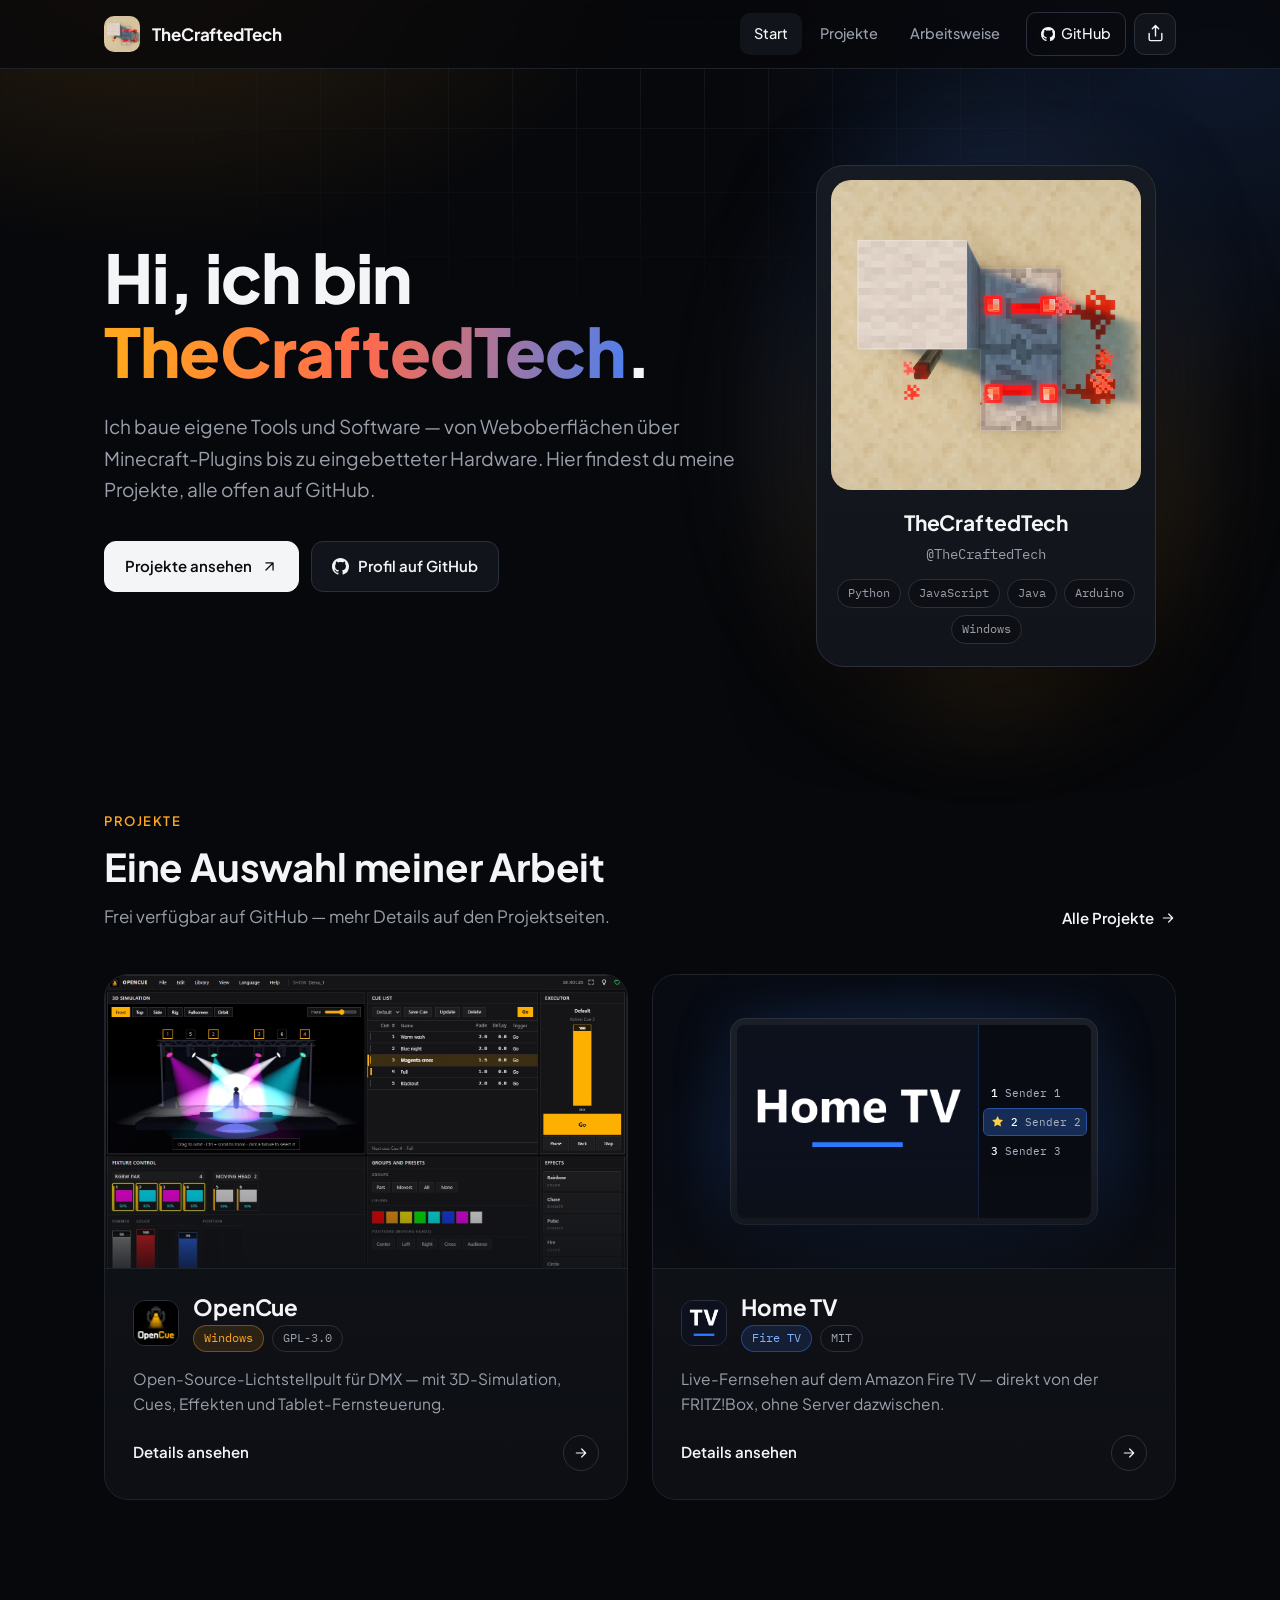
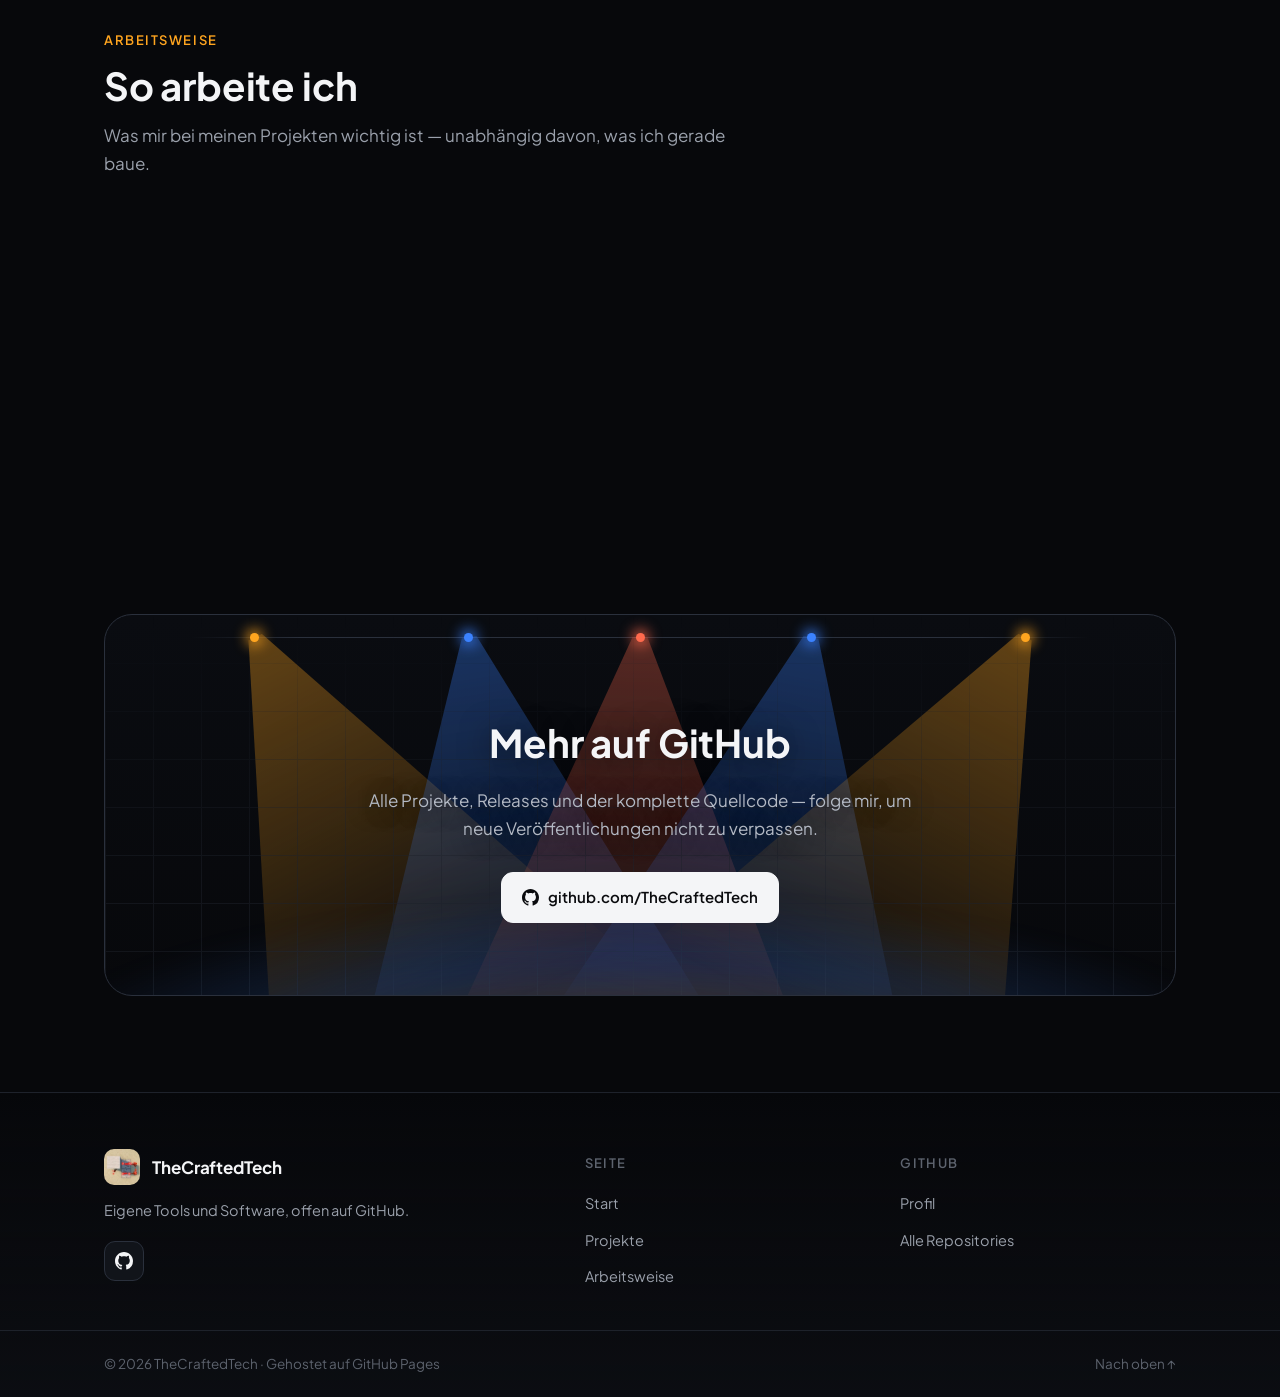
==== commit 385a0388: "Final Logo + Share Menu" ====
--- a/index.html
+++ b/index.html
@@ -1,228 +1,246 @@
-<!doctype html>
-<html lang="de">
-<head>
-<meta charset="utf-8">
-<meta name="viewport" content="width=device-width, initial-scale=1">
-<title>TheCraftedTech — Tools &amp; Software</title>
-<meta name="description" content="TheCraftedTech baut eigene Tools und Software und veröffentlicht sie als Open Source — unter anderem OpenCue, ein DMX-Lichtstellpult für Windows, und Home TV für den Fire TV.">
-<meta name="theme-color" content="#07080b">
-<meta property="og:title" content="TheCraftedTech — Tools &amp; Software">
-<meta property="og:description" content="Eigene Tools und Software, offen auf GitHub.">
-<meta property="og:type" content="website">
-<meta property="og:url" content="https://thecraftedtech.github.io/">
-<meta property="og:image" content="https://thecraftedtech.github.io/assets/img/logo-512.png">
-<meta name="twitter:card" content="summary">
-<link rel="icon" type="image/png" href="assets/img/logo-192.png">
-<link rel="apple-touch-icon" href="assets/img/logo-192.png">
-<link rel="preload" href="assets/fonts/jakarta.woff2" as="font" type="font/woff2" crossorigin>
-<link rel="stylesheet" href="assets/css/site.css">
-<script>document.documentElement.classList.add('js')</script>
-</head>
-<body>
-
-<div class="bg-glow"></div>
-<div class="bg-grid"></div>
-
-<header class="nav" id="nav">
-  <div class="wrap nav-inner">
-    <a class="brand" href="index.html" aria-label="TheCraftedTech — Startseite">
-      <img src="assets/img/logo-96.webp" alt="" width="36" height="36">
-      TheCraftedTech
-    </a>
-    <button class="burger" id="burger" aria-label="Menü öffnen" aria-expanded="false" aria-controls="navlinks">
-      <svg class="icon"><use href="#i-menu"/></svg>
-    </button>
-    <nav class="nav-links" id="navlinks" aria-label="Hauptnavigation">
-      <a href="index.html" aria-current="page">Start</a>
-      <a href="projekte/index.html">Projekte</a>
-      <a href="index.html#arbeitsweise">Arbeitsweise</a>
-      <a class="btn-nav" href="https://github.com/TheCraftedTech" target="_blank" rel="noopener">
-        <svg class="icon fill" viewBox="0 0 16 16"><use href="#i-github"/></svg> GitHub
-      </a>
-    </nav>
-  </div>
-</header>
-
-<main id="top">
-
-  <!-- HERO -->
-  <section class="hero">
-    <div class="wrap hero-grid">
-      <div>
-        <h1>Hi, ich bin <span class="grad">TheCraftedTech</span>.</h1>
-        <p class="lede">Ich baue eigene Tools und Software — von Weboberflächen über Minecraft-Plugins bis zu eingebetteter Hardware. Hier findest du meine Projekte, alle offen auf GitHub.</p>
-        <div class="hero-cta">
-          <a class="btn btn-primary" href="projekte/index.html">Projekte ansehen <svg class="icon"><use href="#i-arrow"/></svg></a>
-          <a class="btn" href="https://github.com/TheCraftedTech" target="_blank" rel="noopener"><svg class="icon fill" viewBox="0 0 16 16"><use href="#i-github"/></svg> Profil auf GitHub</a>
-        </div>
-      </div>
-
-      <div class="profile reveal">
-        <div class="profile-card">
-          <img class="logo-big" src="assets/img/logo-1024.webp" alt="Logo von TheCraftedTech: eine Redstone-Clock aus Minecraft" width="1024" height="1024">
-          <div class="profile-meta">
-            <h2>TheCraftedTech</h2>
-            <p>@TheCraftedTech</p>
-            <div class="chips">
-              <span class="chip">Python</span>
-              <span class="chip">Kotlin</span>
-              <span class="chip">JavaScript</span>
-              <span class="chip">Windows</span>
-              <span class="chip">Android</span>
-            </div>
-          </div>
-        </div>
-      </div>
-    </div>
-  </section>
-
-  <!-- PROJEKTE (Teaser) -->
-  <section class="block" id="projekte">
-    <div class="wrap">
-      <div class="section-head row reveal">
-        <div>
-          <p class="kicker">Projekte</p>
-          <h2 class="title">Eine Auswahl meiner Arbeit</h2>
-          <p>Frei verfügbar auf GitHub — mehr Details auf den Projektseiten.</p>
-        </div>
-        <a class="text-link" href="projekte/index.html">Alle Projekte <svg class="icon"><use href="#i-right"/></svg></a>
-      </div>
-
-      <div class="p-grid">
-        <a class="p-card oc reveal" href="projekte/opencue.html">
-          <div class="p-media"><img src="assets/img/opencue-demo.webp" alt="OpenCue mit 3D-Bühnensimulation und Cue-Liste" width="1436" height="919" loading="lazy"></div>
-          <div class="p-body">
-            <div class="p-head">
-              <img class="p-logo" src="assets/img/opencue-icon.png" alt="" width="46" height="46">
-              <div>
-                <h3>OpenCue</h3>
-                <div class="badges"><span class="badge accent-o">Windows</span><span class="badge">GPL-3.0</span></div>
-              </div>
-            </div>
-            <p class="p-tagline">Open-Source-Lichtstellpult für DMX — mit 3D-Simulation, Cues, Effekten und Tablet-Fernsteuerung.</p>
-            <div class="p-more"><span>Details ansehen</span><span class="arrow"><svg class="icon"><use href="#i-right"/></svg></span></div>
-          </div>
-        </a>
-
-        <a class="p-card tv reveal" href="projekte/hometv.html">
-          <div class="p-media tvbg">
-            <div class="tv-set" aria-hidden="true">
-              <div class="tv-screen">
-                <img src="assets/img/hometv-banner.png" alt="" width="1280" height="720" loading="lazy">
-                <div class="tv-ui">
-                  <div class="tv-row"><b>1</b> Sender 1</div>
-                  <div class="tv-row on"><svg class="icon fill"><use href="#i-star"/></svg><b>2</b> Sender 2</div>
-                  <div class="tv-row"><b>3</b> Sender 3</div>
-                </div>
-              </div>
-            </div>
-          </div>
-          <div class="p-body">
-            <div class="p-head">
-              <img class="p-logo" src="assets/img/hometv-icon.png" alt="" width="46" height="46">
-              <div>
-                <h3>Home TV</h3>
-                <div class="badges"><span class="badge accent-b">Fire TV</span><span class="badge">MIT</span></div>
-              </div>
-            </div>
-            <p class="p-tagline">Live-Fernsehen auf dem Amazon Fire TV — direkt von der FRITZ!Box, ohne Server dazwischen.</p>
-            <div class="p-more"><span>Details ansehen</span><span class="arrow"><svg class="icon"><use href="#i-right"/></svg></span></div>
-          </div>
-        </a>
-      </div>
-    </div>
-  </section>
-
-  <!-- ARBEITSWEISE -->
-  <section class="block" id="arbeitsweise">
-    <div class="wrap">
-      <div class="section-head reveal">
-        <p class="kicker">Arbeitsweise</p>
-        <h2 class="title">So arbeite ich</h2>
-        <p>Was mir bei meinen Projekten wichtig ist — unabhängig davon, was ich gerade baue.</p>
-      </div>
-      <div class="values">
-        <div class="value reveal">
-          <div class="v-icon"><svg class="icon"><use href="#i-code"/></svg></div>
-          <h3>Offen von Anfang an</h3>
-          <p>Der Quellcode ist öffentlich auf GitHub, unter freien Lizenzen wie GPL-3.0 und MIT. Jeder darf nachlesen, selbst bauen und verbessern.</p>
-        </div>
-        <div class="value reveal">
-          <div class="v-icon"><svg class="icon"><use href="#i-book"/></svg></div>
-          <h3>Gut dokumentiert</h3>
-          <p>README, Changelog und Anleitungen gehören zum Projekt dazu — damit man nicht raten muss, wie etwas installiert oder gebaut wird.</p>
-        </div>
-        <div class="value reveal">
-          <div class="v-icon"><svg class="icon"><use href="#i-shield"/></svg></div>
-          <h3>Nachprüfbar &amp; ehrlich</h3>
-          <p>Fertige Releases mit Prüfsummen und ein offener Teststatus: Bei Home TV steht dabei, was getestet wurde — und was nicht.</p>
-        </div>
-      </div>
-    </div>
-  </section>
-
-  <!-- CTA -->
-  <section class="block" style="padding-bottom:0">
-    <div class="wrap">
-      <div class="cta reveal">
-        <div class="stage" aria-hidden="true">
-          <div class="truss"></div>
-          <span class="beam" style="--x:14%; --r:-26deg; --c:rgba(255,165,31,.85); --d:7s"></span>
-          <span class="beam" style="--x:34%; --r:-9deg;  --c:rgba(59,130,255,.8);  --d:9s"></span>
-          <span class="beam" style="--x:50%; --r:2deg;   --c:rgba(255,106,77,.75); --d:8s"></span>
-          <span class="beam" style="--x:66%; --r:11deg;  --c:rgba(59,130,255,.8);  --d:10s"></span>
-          <span class="beam" style="--x:86%; --r:27deg;  --c:rgba(255,165,31,.85); --d:7.5s"></span>
-          <span class="lamp" style="--x:14%; --c2:#ffa51f"></span>
-          <span class="lamp" style="--x:34%; --c2:#3b82ff"></span>
-          <span class="lamp" style="--x:50%; --c2:#ff6a4d"></span>
-          <span class="lamp" style="--x:66%; --c2:#3b82ff"></span>
-          <span class="lamp" style="--x:86%; --c2:#ffa51f"></span>
-          <div class="grid"></div>
-          <div class="floor"></div>
-        </div>
-        <h2>Mehr auf GitHub</h2>
-        <p>Alle Projekte, Releases und der komplette Quellcode — folge mir, um neue Veröffentlichungen nicht zu verpassen.</p>
-        <div class="actions">
-          <a class="btn btn-primary" href="https://github.com/TheCraftedTech" target="_blank" rel="noopener"><svg class="icon fill" viewBox="0 0 16 16"><use href="#i-github"/></svg> github.com/TheCraftedTech</a>
-        </div>
-      </div>
-    </div>
-  </section>
-</main>
-
-<footer>
-  <div class="wrap foot-grid">
-    <div class="foot-brand">
-      <a class="brand" href="index.html"><img src="assets/img/logo-96.webp" alt="" width="36" height="36"> TheCraftedTech</a>
-      <p>Eigene Tools und Software, offen auf GitHub.</p>
-      <div class="social">
-        <a href="https://github.com/TheCraftedTech" target="_blank" rel="noopener" aria-label="GitHub-Profil"><svg class="icon fill" viewBox="0 0 16 16"><use href="#i-github"/></svg></a>
-      </div>
-    </div>
-    <div>
-      <h4>Seite</h4>
-      <ul>
-        <li><a href="index.html">Start</a></li>
-        <li><a href="projekte/index.html">Projekte</a></li>
-        <li><a href="index.html#arbeitsweise">Arbeitsweise</a></li>
-      </ul>
-    </div>
-    <div>
-      <h4>GitHub</h4>
-      <ul>
-        <li><a href="https://github.com/TheCraftedTech" target="_blank" rel="noopener">Profil</a></li>
-        <li><a href="https://github.com/TheCraftedTech?tab=repositories" target="_blank" rel="noopener">Alle Repositories</a></li>
-      </ul>
-    </div>
-  </div>
-  <div class="foot-bottom">
-    <div class="wrap">
-      <span>© 2026 TheCraftedTech · Gehostet auf GitHub Pages</span>
-      <a href="#top">Nach oben ↑</a>
-    </div>
-  </div>
-</footer>
-
-<script src="assets/js/main.js"></script>
-</body>
-</html>
+<!doctype html>
+<html lang="de">
+<head>
+<meta charset="utf-8">
+<meta name="viewport" content="width=device-width, initial-scale=1">
+<title>TheCraftedTech — Tools &amp; Software</title>
+<meta name="description" content="Profil von TheCraftedTech: eigene Tools und Software als Open Source — darunter OpenCue, ein DMX-Lichtstellpult für Windows, und Home TV für den Fire TV.">
+<meta name="author" content="TheCraftedTech">
+<meta name="robots" content="index, follow, max-image-preview:large">
+<meta name="theme-color" content="#07080b">
+<link rel="canonical" href="https://thecraftedtech.github.io/">
+<meta property="og:site_name" content="TheCraftedTech">
+<meta property="og:locale" content="de_DE">
+<meta property="og:type" content="website">
+<meta property="og:title" content="TheCraftedTech — Tools &amp; Software">
+<meta property="og:description" content="Profil von TheCraftedTech: eigene Tools und Software als Open Source — darunter OpenCue, ein DMX-Lichtstellpult für Windows, und Home TV für den Fire TV.">
+<meta property="og:url" content="https://thecraftedtech.github.io/">
+<meta property="og:image" content="https://thecraftedtech.github.io/assets/img/og/og-home.jpg">
+<meta property="og:image:type" content="image/jpeg">
+<meta property="og:image:width" content="1200">
+<meta property="og:image:height" content="630">
+<meta property="og:image:alt" content="TheCraftedTech — Tools &amp; Software, mit Logo einer Redstone-Clock">
+<meta name="twitter:card" content="summary_large_image">
+<meta name="twitter:title" content="TheCraftedTech — Tools &amp; Software">
+<meta name="twitter:description" content="Profil von TheCraftedTech: eigene Tools und Software als Open Source — darunter OpenCue, ein DMX-Lichtstellpult für Windows, und Home TV für den Fire TV.">
+<meta name="twitter:image" content="https://thecraftedtech.github.io/assets/img/og/og-home.jpg">
+<meta name="twitter:image:alt" content="TheCraftedTech — Tools &amp; Software, mit Logo einer Redstone-Clock">
+<meta name="google-site-verification" content="KJpm586hY-CZjQABYOZ9OPLWuqUyl0kTLkgnbjriHA8" />
+<link rel="icon" type="image/png" sizes="192x192" href="assets/img/logo-192.png">
+<link rel="apple-touch-icon" href="assets/img/logo-192.png">
+<link rel="preload" href="assets/fonts/jakarta.woff2" as="font" type="font/woff2" crossorigin>
+<link rel="stylesheet" href="assets/css/site.css">
+<script>document.documentElement.classList.add('js')</script>
+<script type="application/ld+json">{"@context":"https://schema.org","@graph":[{"@type":"WebSite","@id":"https://thecraftedtech.github.io/#website","url":"https://thecraftedtech.github.io/","name":"TheCraftedTech","inLanguage":"de","publisher":{"@id":"https://thecraftedtech.github.io/#person"}},{"@type":"ProfilePage","@id":"https://thecraftedtech.github.io/#profilepage","url":"https://thecraftedtech.github.io/","name":"TheCraftedTech — Tools & Software","inLanguage":"de","isPartOf":{"@id":"https://thecraftedtech.github.io/#website"},"mainEntity":{"@id":"https://thecraftedtech.github.io/#person"},"primaryImageOfPage":{"@type":"ImageObject","url":"https://thecraftedtech.github.io/assets/img/og/og-home.jpg"}},{"@type":"Person","@id":"https://thecraftedtech.github.io/#person","name":"TheCraftedTech","alternateName":"TheCraftedTech","url":"https://thecraftedtech.github.io/","image":"https://thecraftedtech.github.io/assets/img/logo-512.png","description":"Entwickelt eigene Tools und Software und veröffentlicht sie als Open Source.","knowsAbout":["Python","JavaScript","Java","Arduino","Windows-Software"],"sameAs":["https://github.com/TheCraftedTech"]}]}</script>
+</head>
+<body data-share-image="assets/img/og/og-home.jpg">
+
+<div class="bg-glow"></div>
+<div class="bg-grid"></div>
+
+<header class="nav" id="nav">
+  <div class="wrap nav-inner">
+    <a class="brand" href="index.html" aria-label="TheCraftedTech — Startseite">
+      <img src="assets/img/logo-96.webp" alt="" width="36" height="36">
+      TheCraftedTech
+    </a>
+    <div class="nav-right">
+      <nav class="nav-links" id="navlinks" aria-label="Hauptnavigation">
+      <a href="index.html" aria-current="page">Start</a>
+      <a href="projekte/index.html">Projekte</a>
+      <a href="index.html#arbeitsweise">Arbeitsweise</a>
+      <a class="btn-nav" href="https://github.com/TheCraftedTech" target="_blank" rel="noopener">
+        <svg class="icon fill" viewBox="0 0 16 16"><use href="#i-github"/></svg> GitHub
+      </a>
+    </nav>
+      <button class="icon-btn" type="button" data-share-open aria-label="Seite teilen" title="Seite teilen"><svg class="icon"><use href="#i-share"/></svg></button>
+      <button class="burger" id="burger" aria-label="Menü öffnen" aria-expanded="false" aria-controls="navlinks">
+      <svg class="icon"><use href="#i-menu"/></svg>
+    </button>
+    </div>
+  </div>
+</header>
+
+<main id="top">
+
+  <!-- HERO -->
+  <section class="hero">
+    <div class="wrap hero-grid">
+      <div>
+        <h1>Hi, ich bin <span class="grad">TheCraftedTech</span>.</h1>
+        <p class="lede">Ich baue eigene Tools und Software — von Weboberflächen über Minecraft-Plugins bis zu eingebetteter Hardware. Hier findest du meine Projekte, alle offen auf GitHub.</p>
+        <div class="hero-cta">
+          <a class="btn btn-primary" href="projekte/index.html">Projekte ansehen <svg class="icon"><use href="#i-arrow"/></svg></a>
+          <a class="btn" href="https://github.com/TheCraftedTech" target="_blank" rel="noopener"><svg class="icon fill" viewBox="0 0 16 16"><use href="#i-github"/></svg> Profil auf GitHub</a>
+        </div>
+      </div>
+
+      <div class="profile reveal">
+        <div class="profile-card">
+          <img class="logo-big" src="assets/img/logo-1200.webp" alt="Logo von TheCraftedTech: eine Redstone-Clock aus Minecraft" width="1200" height="1200">
+          <div class="profile-meta">
+            <h2>TheCraftedTech</h2>
+            <p>@TheCraftedTech</p>
+            <div class="chips">
+              <span class="chip">Python</span>
+              <span class="chip">JavaScript</span>
+              <span class="chip">Java</span>
+              <span class="chip">Arduino</span>
+              <span class="chip">Windows</span>
+            </div>
+          </div>
+        </div>
+      </div>
+    </div>
+  </section>
+
+  <!-- PROJEKTE (Teaser) -->
+  <section class="block" id="projekte">
+    <div class="wrap">
+      <div class="section-head row reveal">
+        <div>
+          <p class="kicker">Projekte</p>
+          <h2 class="title">Eine Auswahl meiner Arbeit</h2>
+          <p>Frei verfügbar auf GitHub — mehr Details auf den Projektseiten.</p>
+        </div>
+        <a class="text-link" href="projekte/index.html">Alle Projekte <svg class="icon"><use href="#i-right"/></svg></a>
+      </div>
+
+      <div class="p-grid">
+        <a class="p-card oc reveal" href="projekte/opencue.html">
+          <div class="p-media"><img src="assets/img/opencue-demo.webp" alt="OpenCue mit 3D-Bühnensimulation und Cue-Liste" width="1436" height="919" loading="lazy"></div>
+          <div class="p-body">
+            <div class="p-head">
+              <img class="p-logo" src="assets/img/opencue-icon.png" alt="" width="46" height="46">
+              <div>
+                <h3>OpenCue</h3>
+                <div class="badges"><span class="badge accent-o">Windows</span><span class="badge">GPL-3.0</span></div>
+              </div>
+            </div>
+            <p class="p-tagline">Open-Source-Lichtstellpult für DMX — mit 3D-Simulation, Cues, Effekten und Tablet-Fernsteuerung.</p>
+            <div class="p-more"><span>Details ansehen</span><span class="arrow"><svg class="icon"><use href="#i-right"/></svg></span></div>
+          </div>
+        </a>
+
+        <a class="p-card tv reveal" href="projekte/hometv.html">
+          <div class="p-media tvbg">
+            <div class="tv-set" aria-hidden="true">
+              <div class="tv-screen">
+                <img src="assets/img/hometv-banner.png" alt="" width="1280" height="720" loading="lazy">
+                <div class="tv-ui">
+                  <div class="tv-row"><b>1</b> Sender 1</div>
+                  <div class="tv-row on"><svg class="icon fill"><use href="#i-star"/></svg><b>2</b> Sender 2</div>
+                  <div class="tv-row"><b>3</b> Sender 3</div>
+                </div>
+              </div>
+            </div>
+          </div>
+          <div class="p-body">
+            <div class="p-head">
+              <img class="p-logo" src="assets/img/hometv-icon.png" alt="" width="46" height="46">
+              <div>
+                <h3>Home TV</h3>
+                <div class="badges"><span class="badge accent-b">Fire TV</span><span class="badge">MIT</span></div>
+              </div>
+            </div>
+            <p class="p-tagline">Live-Fernsehen auf dem Amazon Fire TV — direkt von der FRITZ!Box, ohne Server dazwischen.</p>
+            <div class="p-more"><span>Details ansehen</span><span class="arrow"><svg class="icon"><use href="#i-right"/></svg></span></div>
+          </div>
+        </a>
+      </div>
+    </div>
+  </section>
+
+  <!-- ARBEITSWEISE -->
+  <section class="block" id="arbeitsweise">
+    <div class="wrap">
+      <div class="section-head reveal">
+        <p class="kicker">Arbeitsweise</p>
+        <h2 class="title">So arbeite ich</h2>
+        <p>Was mir bei meinen Projekten wichtig ist — unabhängig davon, was ich gerade baue.</p>
+      </div>
+      <div class="values">
+        <div class="value reveal">
+          <div class="v-icon"><svg class="icon"><use href="#i-code"/></svg></div>
+          <h3>Offen von Anfang an</h3>
+          <p>Der Quellcode ist öffentlich auf GitHub, unter freien Lizenzen wie GPL-3.0 und MIT. Jeder darf nachlesen, selbst bauen und verbessern.</p>
+        </div>
+        <div class="value reveal">
+          <div class="v-icon"><svg class="icon"><use href="#i-book"/></svg></div>
+          <h3>Gut dokumentiert</h3>
+          <p>README, Changelog und Anleitungen gehören zum Projekt dazu — damit man nicht raten muss, wie etwas installiert oder gebaut wird.</p>
+        </div>
+        <div class="value reveal">
+          <div class="v-icon"><svg class="icon"><use href="#i-shield"/></svg></div>
+          <h3>Nachprüfbar &amp; ehrlich</h3>
+          <p>Fertige Releases mit Prüfsummen und ein offener Teststatus: Bei Home TV steht dabei, was getestet wurde — und was nicht.</p>
+        </div>
+      </div>
+    </div>
+  </section>
+
+  <!-- CTA -->
+  <section class="block" style="padding-bottom:0">
+    <div class="wrap">
+      <div class="cta reveal">
+        <div class="stage" aria-hidden="true">
+          <div class="truss"></div>
+          <span class="beam" style="--x:14%; --r:-26deg; --c:rgba(255,165,31,.85); --d:7s"></span>
+          <span class="beam" style="--x:34%; --r:-9deg;  --c:rgba(59,130,255,.8);  --d:9s"></span>
+          <span class="beam" style="--x:50%; --r:2deg;   --c:rgba(255,106,77,.75); --d:8s"></span>
+          <span class="beam" style="--x:66%; --r:11deg;  --c:rgba(59,130,255,.8);  --d:10s"></span>
+          <span class="beam" style="--x:86%; --r:27deg;  --c:rgba(255,165,31,.85); --d:7.5s"></span>
+          <span class="lamp" style="--x:14%; --c2:#ffa51f"></span>
+          <span class="lamp" style="--x:34%; --c2:#3b82ff"></span>
+          <span class="lamp" style="--x:50%; --c2:#ff6a4d"></span>
+          <span class="lamp" style="--x:66%; --c2:#3b82ff"></span>
+          <span class="lamp" style="--x:86%; --c2:#ffa51f"></span>
+          <div class="grid"></div>
+          <div class="floor"></div>
+        </div>
+        <h2>Mehr auf GitHub</h2>
+        <p>Alle Projekte, Releases und der komplette Quellcode — folge mir, um neue Veröffentlichungen nicht zu verpassen.</p>
+        <div class="actions">
+          <a class="btn btn-primary" href="https://github.com/TheCraftedTech" target="_blank" rel="noopener"><svg class="icon fill" viewBox="0 0 16 16"><use href="#i-github"/></svg> github.com/TheCraftedTech</a>
+        </div>
+      </div>
+    </div>
+  </section>
+</main>
+
+<footer>
+  <div class="wrap foot-grid">
+    <div class="foot-brand">
+      <a class="brand" href="index.html"><img src="assets/img/logo-96.webp" alt="" width="36" height="36"> TheCraftedTech</a>
+      <p>Eigene Tools und Software, offen auf GitHub.</p>
+      <div class="social">
+        <a href="https://github.com/TheCraftedTech" target="_blank" rel="noopener" aria-label="GitHub-Profil"><svg class="icon fill" viewBox="0 0 16 16"><use href="#i-github"/></svg></a>
+      </div>
+    </div>
+    <div>
+      <h4>Seite</h4>
+      <ul>
+        <li><a href="index.html">Start</a></li>
+        <li><a href="projekte/index.html">Projekte</a></li>
+        <li><a href="index.html#arbeitsweise">Arbeitsweise</a></li>
+      </ul>
+    </div>
+    <div>
+      <h4>GitHub</h4>
+      <ul>
+        <li><a href="https://github.com/TheCraftedTech" target="_blank" rel="noopener">Profil</a></li>
+        <li><a href="https://github.com/TheCraftedTech?tab=repositories" target="_blank" rel="noopener">Alle Repositories</a></li>
+      </ul>
+    </div>
+  </div>
+  <div class="foot-bottom">
+    <div class="wrap">
+      <span>© 2026 TheCraftedTech · Gehostet auf GitHub Pages</span>
+      <a href="#top">Nach oben ↑</a>
+    </div>
+  </div>
+</footer>
+
+<script src="assets/js/main.js"></script>
+</body>
+</html>
--- a/assets/css/site.css
+++ b/assets/css/site.css
@@ -368,3 +368,116 @@
   .beam { animation: none; }
   .js .reveal { opacity: 1; transform: none; }
 }
+
+/* ==========================================================
+   Interaction layer: nav actions, share menu, toast, lightbox,
+   code copy, progress bar, spotlight, tilt
+   ========================================================== */
+
+/* nav layout with share button */
+.nav-right { display: flex; align-items: center; gap: 8px; }
+.icon-btn {
+  width: 42px; height: 42px; border-radius: 11px; border: 1px solid var(--line-hi);
+  background: var(--card); color: var(--fg); cursor: pointer; display: grid; place-items: center; font-size: 19px;
+  transition: border-color .15s, background .15s, transform .15s;
+}
+.icon-btn:hover { border-color: var(--fg-faint); background: var(--card-hi); transform: translateY(-1px); }
+.icon-btn[aria-expanded="true"] { background: var(--fg); color: #0a0b0e; border-color: var(--fg); }
+.nav { transition: background .2s, border-color .2s, box-shadow .2s; }
+.nav.scrolled { background: rgba(7,8,11,.88); box-shadow: 0 10px 40px rgba(0,0,0,.35); }
+.progress { position: absolute; left: 0; right: 0; bottom: -1px; height: 2px; pointer-events: none; }
+.progress i { display: block; height: 100%; transform-origin: 0 50%; transform: scaleX(0); background: linear-gradient(90deg, var(--orange), #ff6a4d 55%, var(--blue)); }
+
+/* share popover */
+.share-backdrop { position: fixed; inset: 0; z-index: 80; background: rgba(0,0,0,.5); opacity: 0; transition: opacity .18s; }
+.share-backdrop.open { opacity: 1; }
+@media (min-width: 561px) { .share-backdrop { background: transparent; } }
+.share {
+  position: fixed; z-index: 90; width: 380px; max-width: calc(100vw - 24px);
+  background: rgba(17,20,26,.98); border: 1px solid var(--line-hi); border-radius: 20px; padding: 16px;
+  box-shadow: 0 30px 80px rgba(0,0,0,.65);
+  opacity: 0; transform: translateY(-8px) scale(.98); transform-origin: 100% 0; transition: opacity .18s, transform .18s;
+}
+.share.open { opacity: 1; transform: none; }
+.share[hidden], .share-backdrop[hidden], .lightbox[hidden] { display: none; }
+.share-head { display: flex; align-items: center; justify-content: space-between; margin-bottom: 12px; }
+.share-head b { font-size: 16px; }
+.share-close { width: 32px; height: 32px; border-radius: 9px; border: 0; background: transparent; color: var(--fg-dim); cursor: pointer; display: grid; place-items: center; font-size: 18px; }
+.share-close:hover { background: var(--card-hi); color: var(--fg); }
+.share-preview { border: 1px solid var(--line-hi); border-radius: 14px; overflow: hidden; background: var(--bg-2); margin-bottom: 14px; }
+.share-preview img { width: 100%; aspect-ratio: 1200 / 630; object-fit: cover; display: block; border-bottom: 1px solid var(--line); }
+.share-meta { padding: 10px 14px 12px; }
+.share-meta b { display: block; font-size: 14px; line-height: 1.35; }
+.share-meta small { display: block; color: var(--fg-faint); font-size: 12.5px; font-family: var(--font-mono); margin-top: 2px; white-space: nowrap; overflow: hidden; text-overflow: ellipsis; }
+.share-grid { display: grid; grid-template-columns: repeat(3, 1fr); gap: 8px; margin-bottom: 14px; }
+.share-item {
+  display: flex; flex-direction: column; align-items: center; gap: 8px; padding: 12px 6px; border-radius: 14px;
+  border: 1px solid var(--line); background: var(--card); color: var(--fg); text-decoration: none; cursor: pointer;
+  font: inherit; font-size: 12.5px; font-weight: 500; transition: transform .15s, border-color .15s, background .15s;
+}
+.share-item:hover { transform: translateY(-2px); border-color: var(--line-hi); background: var(--card-hi); }
+.share-item .s-ico { width: 40px; height: 40px; border-radius: 12px; display: grid; place-items: center; font-size: 20px; background: rgba(255,255,255,.06); }
+.share-item.wa .s-ico { background: rgba(37,211,102,.16); color: #4ade80; }
+.share-item.tg .s-ico { background: rgba(42,171,238,.16); color: #5cc3f5; }
+.share-item.x .s-ico { background: rgba(255,255,255,.1); color: #fff; font-size: 17px; }
+.share-item.li .s-ico { background: rgba(10,102,194,.22); color: #6aa9ee; }
+.share-item.ml .s-ico { background: var(--orange-soft); color: var(--orange); }
+.share-item.native .s-ico { background: linear-gradient(135deg, var(--orange-soft), var(--blue-soft)); }
+.share-link { display: flex; gap: 8px; }
+.share-link input { flex: 1; min-width: 0; background: var(--bg-2); border: 1px solid var(--line-hi); border-radius: 11px; color: var(--fg-dim); padding: 10px 12px; font: inherit; font-family: var(--font-mono); font-size: 12.5px; }
+.share-link input:focus { outline: 2px solid var(--orange); outline-offset: 1px; color: var(--fg); }
+.btn-copy { display: inline-flex; align-items: center; gap: 7px; padding: 0 14px; border-radius: 11px; border: 1px solid var(--fg); background: var(--fg); color: #0a0b0e; font: inherit; font-weight: 600; font-size: 14px; cursor: pointer; transition: transform .15s; }
+.btn-copy:hover { transform: translateY(-1px); }
+@media (max-width: 560px) {
+  .share { left: 0; right: 0; bottom: 0; top: auto; width: auto; max-width: none; border-radius: 22px 22px 0 0; padding: 18px 16px 22px; transform: translateY(24px); transform-origin: 50% 100%; }
+  .share.open { transform: none; }
+}
+
+/* toast */
+.toast {
+  position: fixed; left: 50%; bottom: 28px; z-index: 120; display: flex; align-items: center; gap: 10px;
+  padding: 12px 18px; border-radius: 12px; background: #f4f5f7; color: #0a0b0e; font-weight: 600; font-size: 14.5px;
+  box-shadow: 0 16px 50px rgba(0,0,0,.5); transform: translate(-50%, 20px); opacity: 0; pointer-events: none; transition: opacity .2s, transform .2s;
+}
+.toast.show { opacity: 1; transform: translate(-50%, 0); }
+.toast .icon { font-size: 18px; color: #16a34a; }
+
+/* lightbox */
+.lightbox { position: fixed; inset: 0; z-index: 110; display: grid; place-items: center; padding: 28px; background: rgba(4,5,8,.92); backdrop-filter: blur(6px); opacity: 0; transition: opacity .2s; cursor: zoom-out; }
+.lightbox.open { opacity: 1; }
+.lightbox img { max-width: min(1500px, 100%); max-height: 100%; border-radius: 12px; box-shadow: 0 40px 120px rgba(0,0,0,.7); }
+.lb-close { position: absolute; top: 18px; right: 18px; width: 44px; height: 44px; border-radius: 12px; border: 1px solid var(--line-hi); background: var(--card); color: var(--fg); cursor: pointer; display: grid; place-items: center; font-size: 20px; }
+.no-scroll { overflow: hidden; }
+[data-zoom] { cursor: zoom-in; }
+.zoom-hint { position: absolute; right: 14px; bottom: 14px; display: inline-flex; align-items: center; gap: 7px; padding: 7px 12px; border-radius: 999px; background: rgba(7,8,11,.78); border: 1px solid var(--line-hi); color: var(--fg); font-size: 13px; font-weight: 600; pointer-events: none; opacity: 0; transform: translateY(6px); transition: opacity .2s, transform .2s; backdrop-filter: blur(6px); }
+.window:hover .zoom-hint, .window:focus-within .zoom-hint { opacity: 1; transform: none; }
+@media (hover: none) { .zoom-hint { opacity: 1; transform: none; } }
+
+/* code copy */
+.code-wrap { position: relative; }
+.code-copy { position: absolute; top: 20px; right: 10px; display: inline-flex; align-items: center; gap: 6px; padding: 6px 10px; border-radius: 8px; border: 1px solid var(--line-hi); background: var(--card); color: var(--fg-dim); font: inherit; font-size: 12.5px; font-weight: 600; cursor: pointer; transition: color .15s, border-color .15s, background .15s; }
+.code-copy:hover { color: var(--fg); border-color: var(--fg-faint); }
+.code-copy.done { color: #4ade80; border-color: rgba(74,222,128,.4); }
+.code-wrap pre.code { padding-right: 110px; }
+
+/* spotlight on cards */
+.spot { position: relative; }
+.spot::before {
+  content: ""; position: absolute; inset: 0; border-radius: inherit; pointer-events: none; z-index: 2; opacity: 0; transition: opacity .25s;
+  background: radial-gradient(360px circle at var(--mx, 50%) var(--my, 50%), rgba(255,255,255,.07), transparent 65%);
+}
+.spot:hover::before { opacity: 1; }
+
+/* profile tilt */
+.profile { perspective: 900px; }
+.profile-card { transition: transform .25s ease; will-change: transform; }
+
+/* Home TV card hover parity with OpenCue card */
+.p-media.tvbg .tv-set { transition: transform .5s ease; }
+.p-card:hover .p-media.tvbg .tv-set { transform: scale(1.07); }
+
+/* Home TV demo rows */
+.showcase .tv-row { cursor: pointer; transition: background .15s; }
+.showcase .tv-row:hover:not(.on) { background: rgba(59,130,255,.12); }
+
+@media (prefers-reduced-motion: reduce) { .p-card:hover .p-media.tvbg .tv-set, .p-card:hover .p-media > img { transform: none; } }
